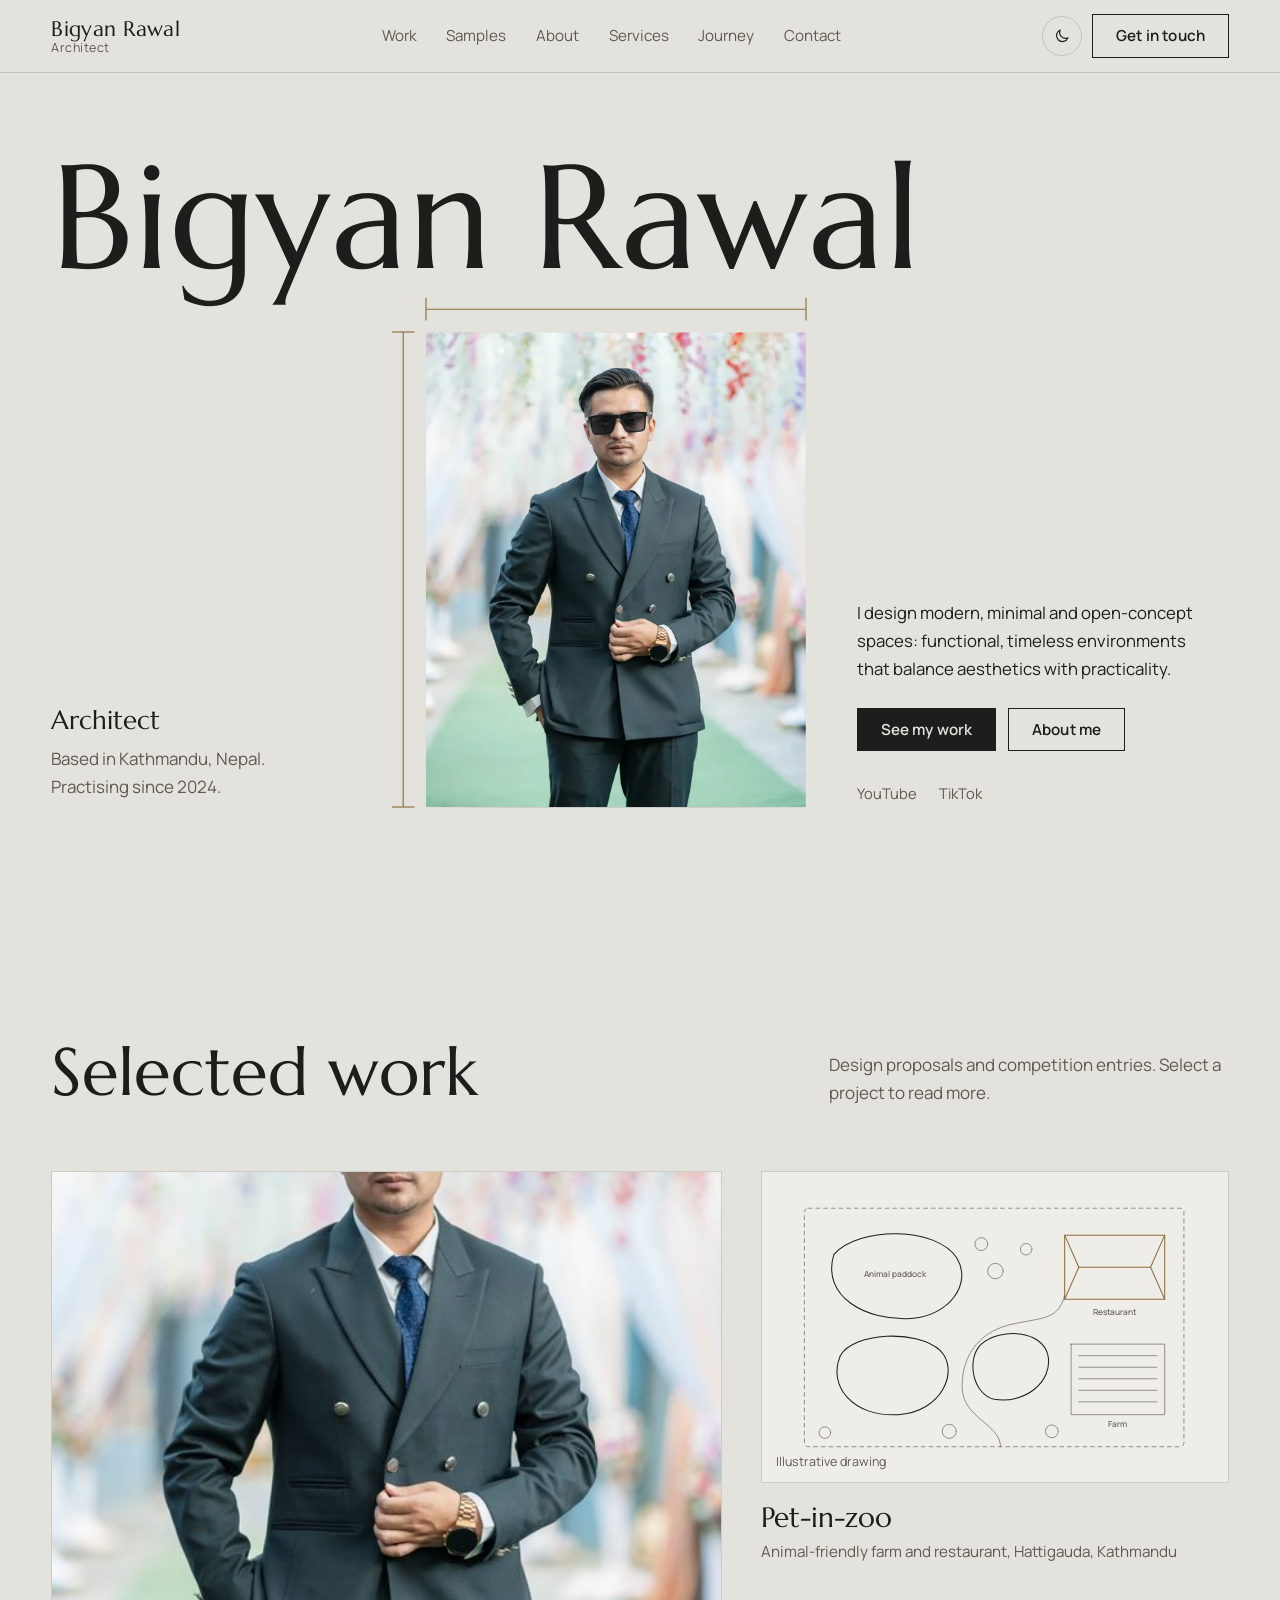
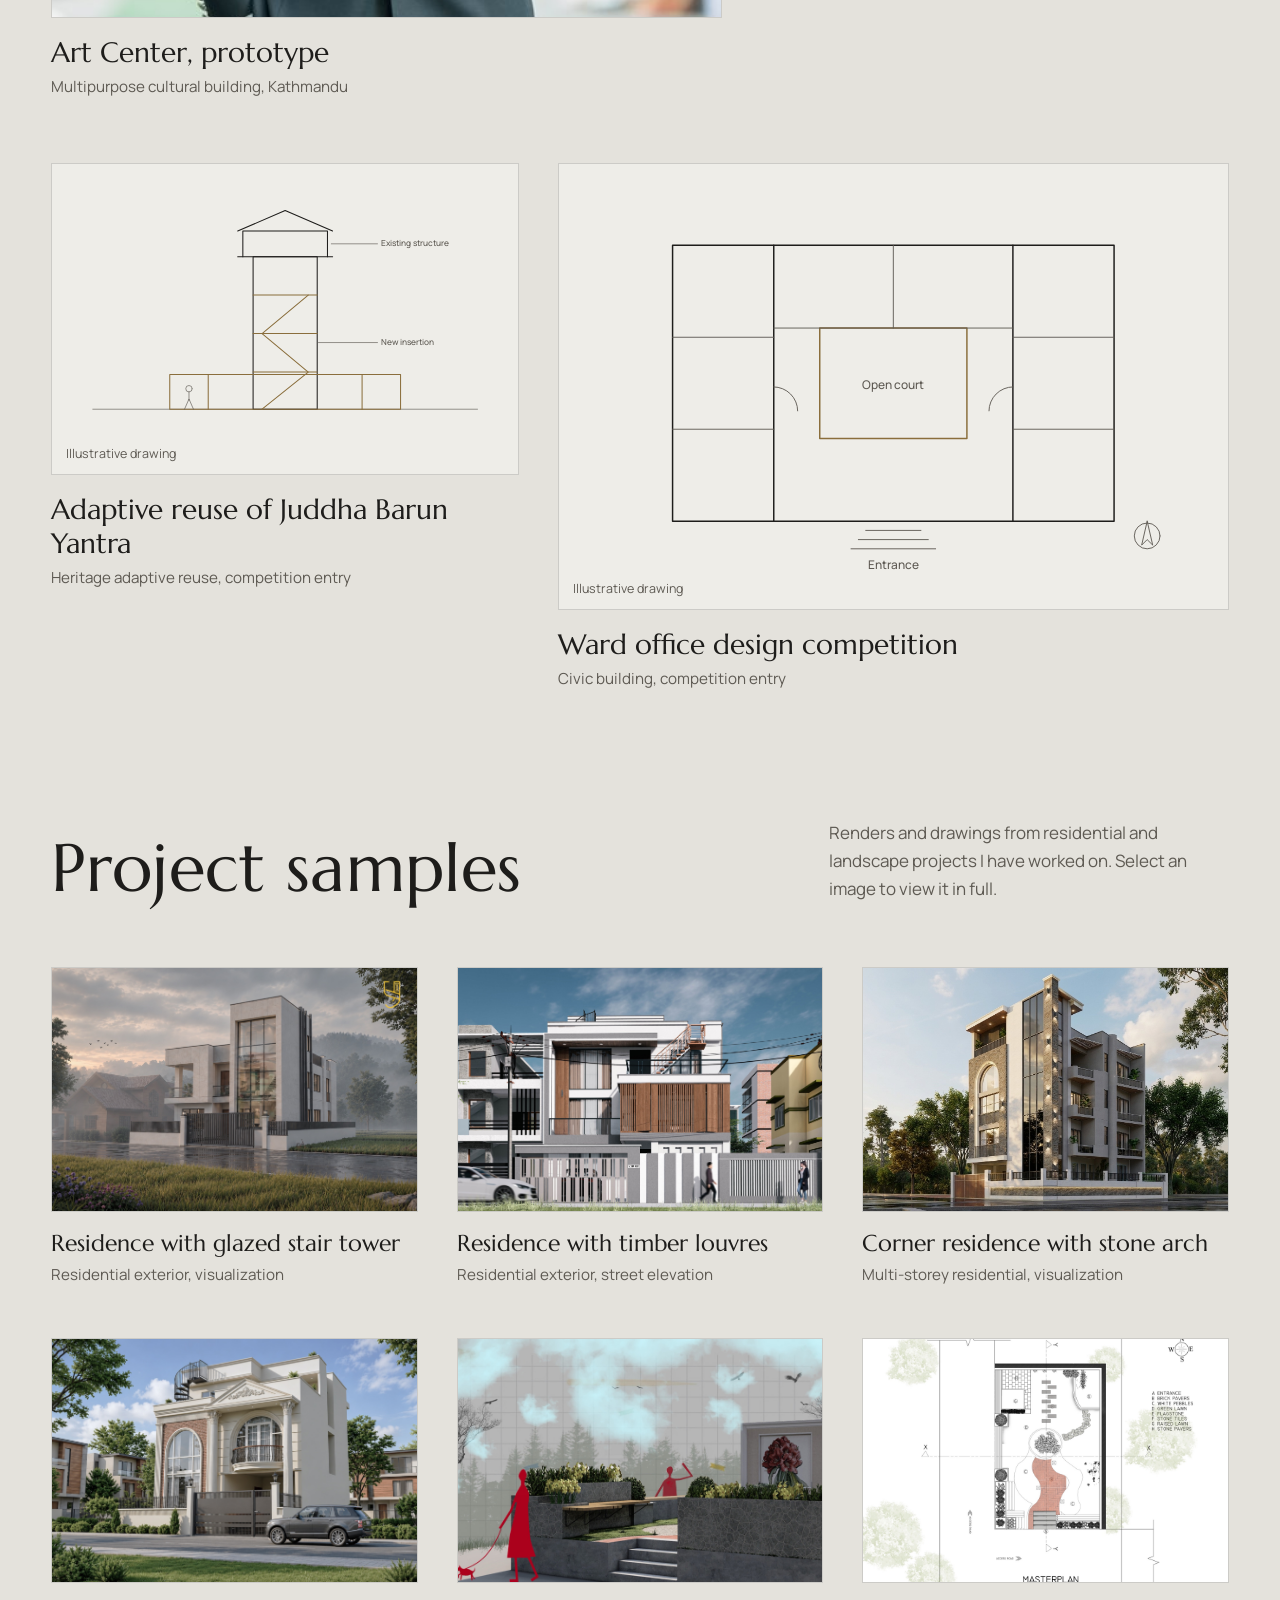
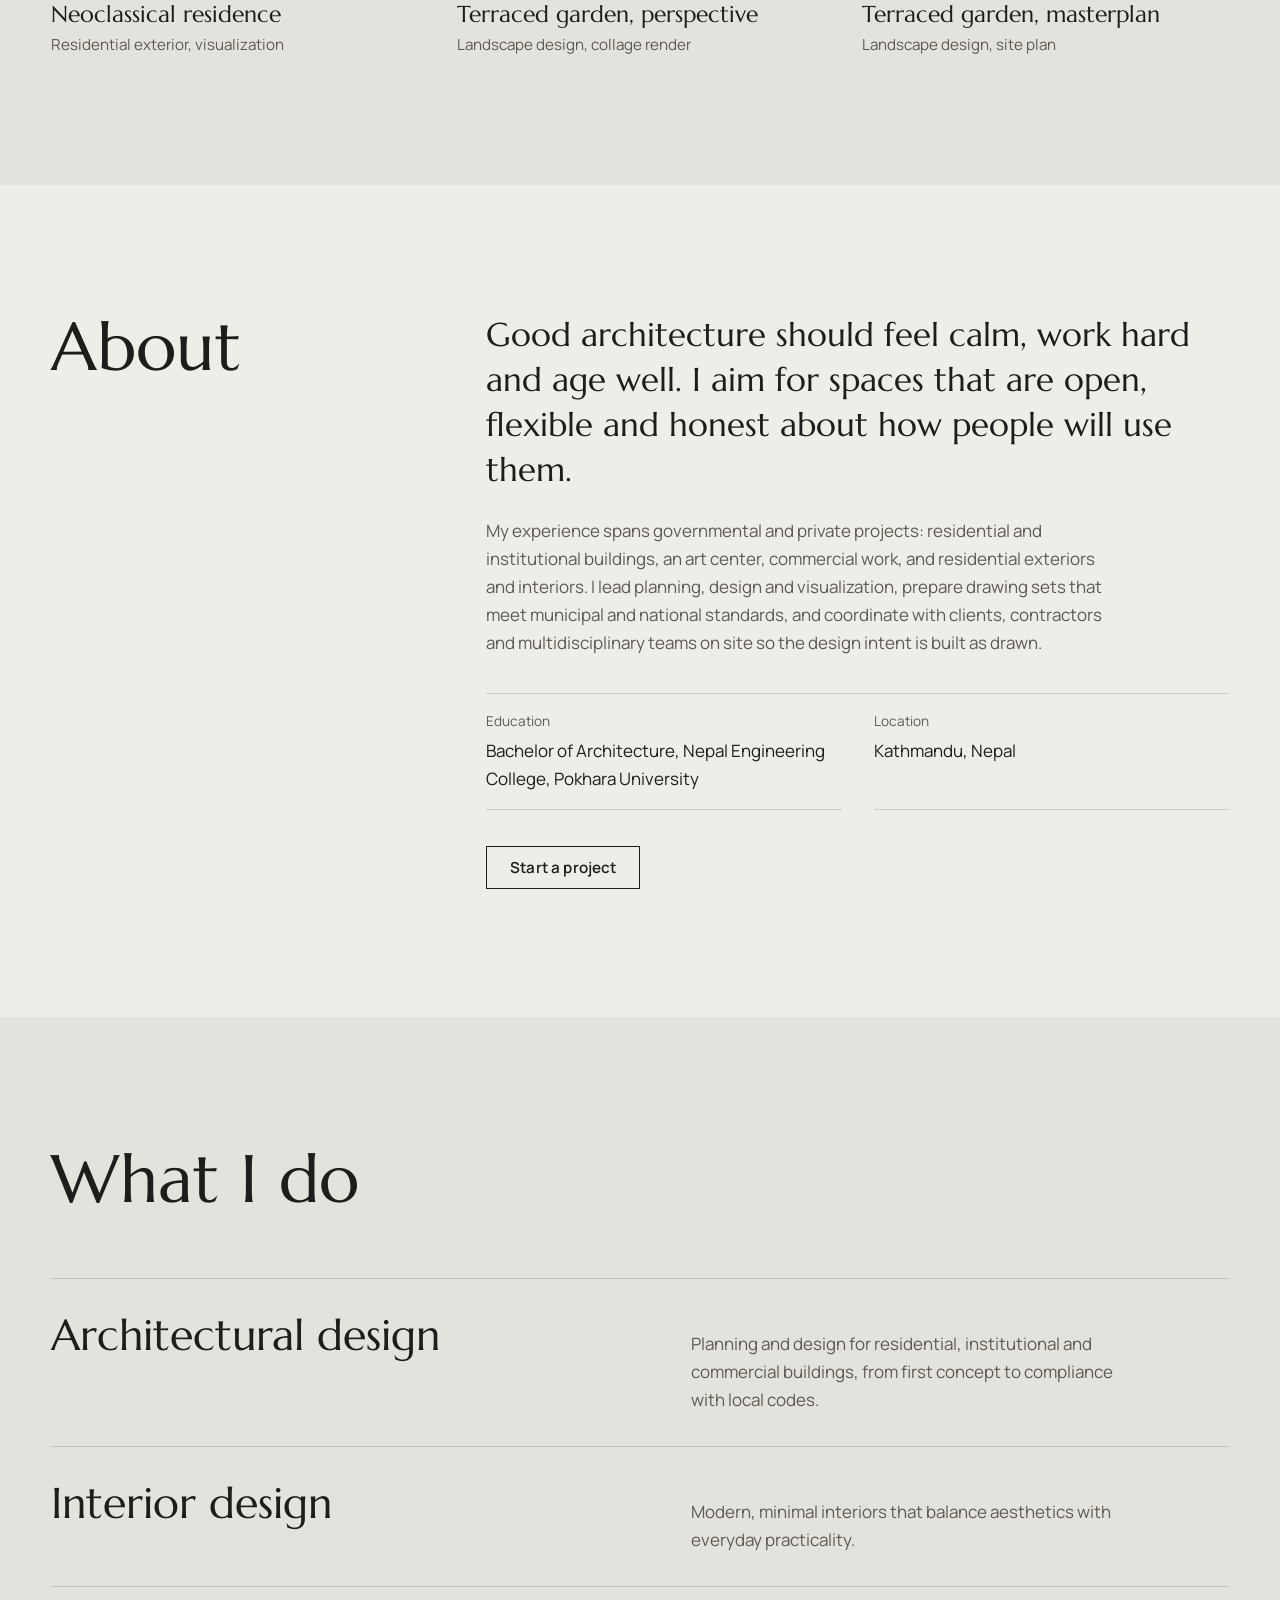
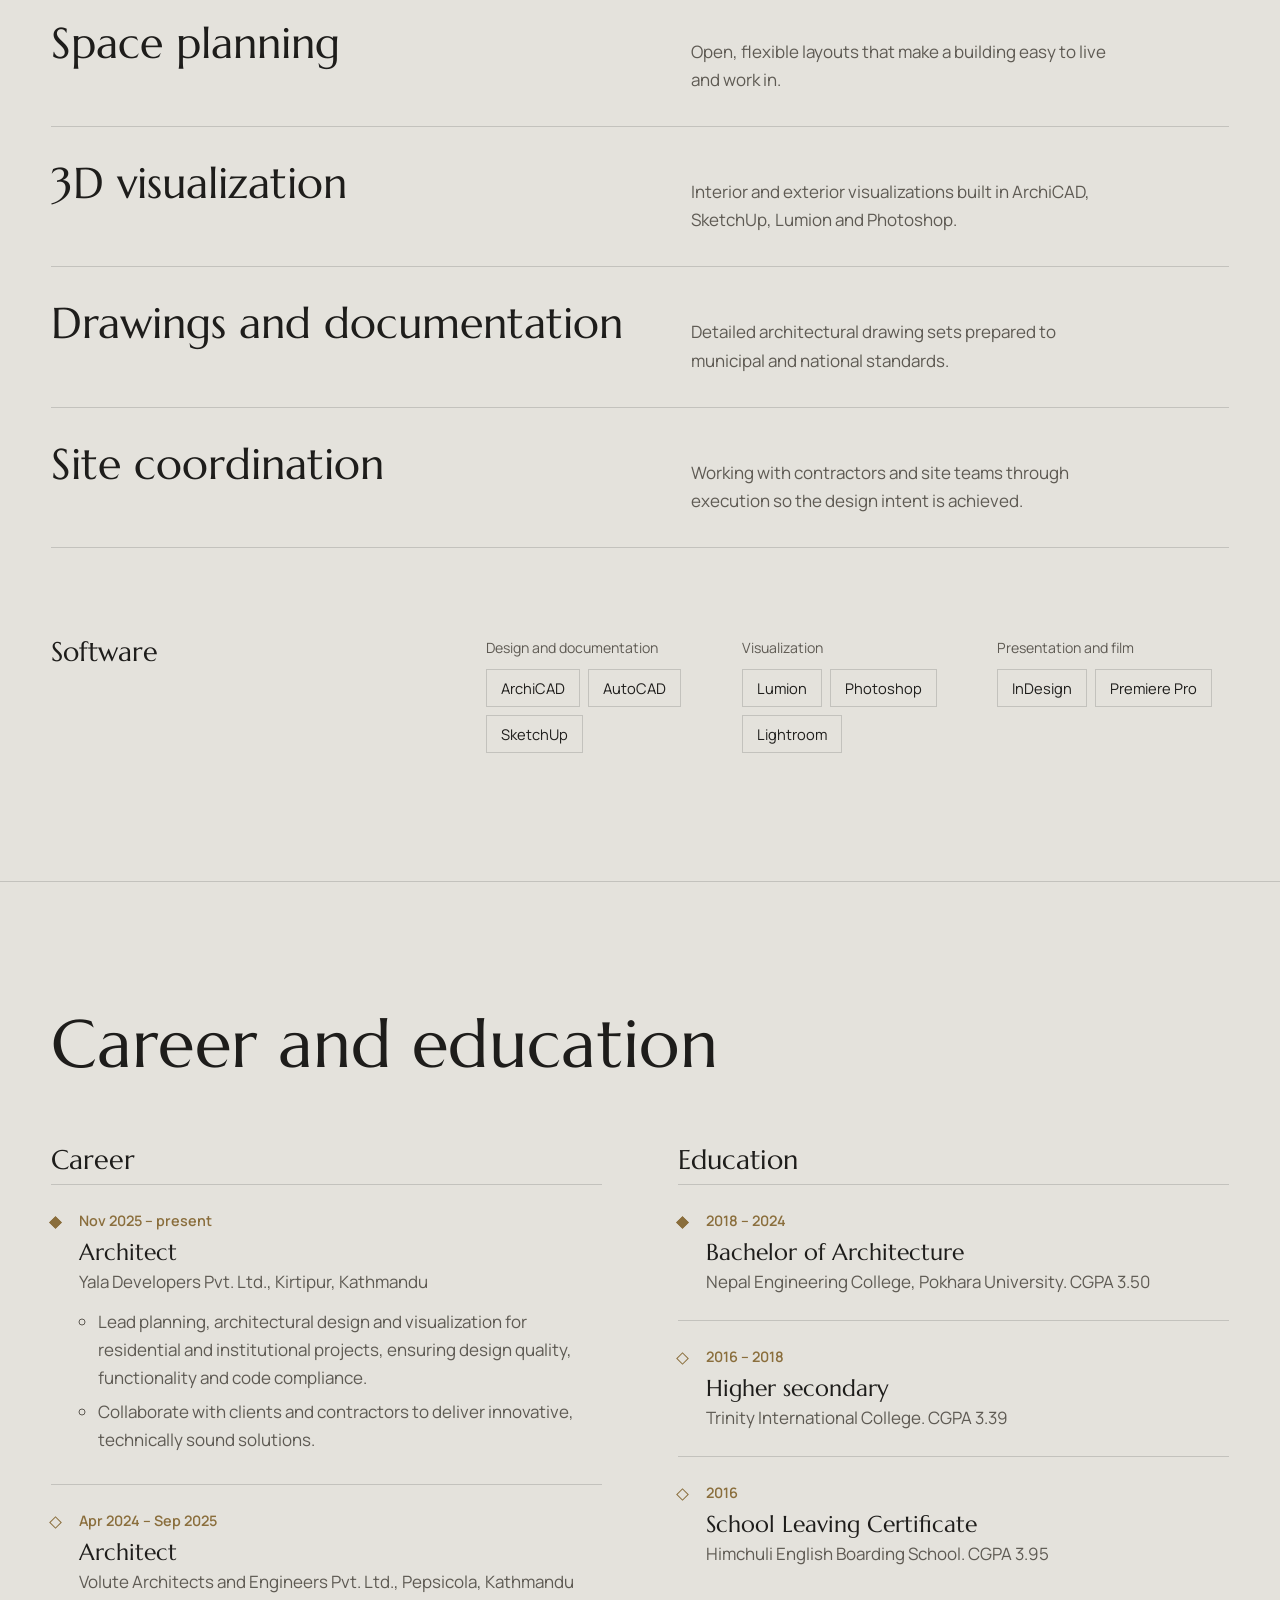
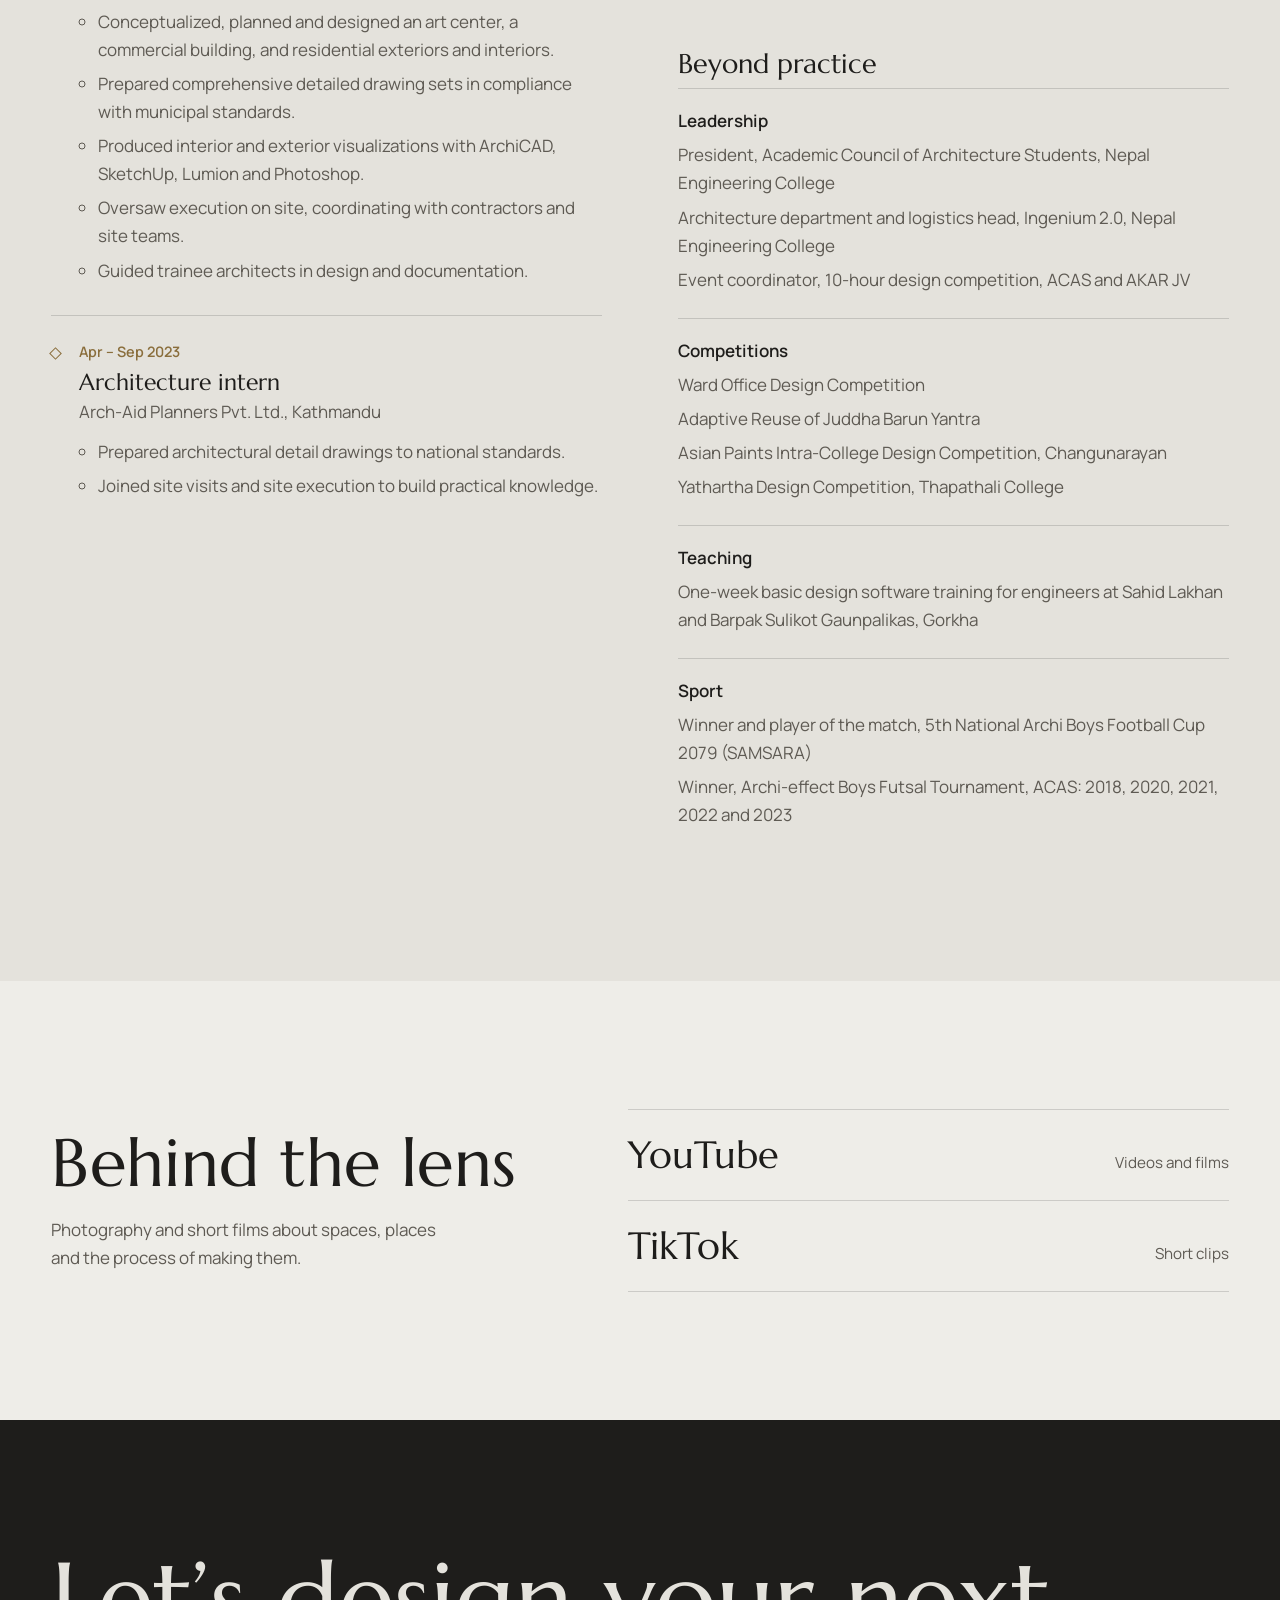
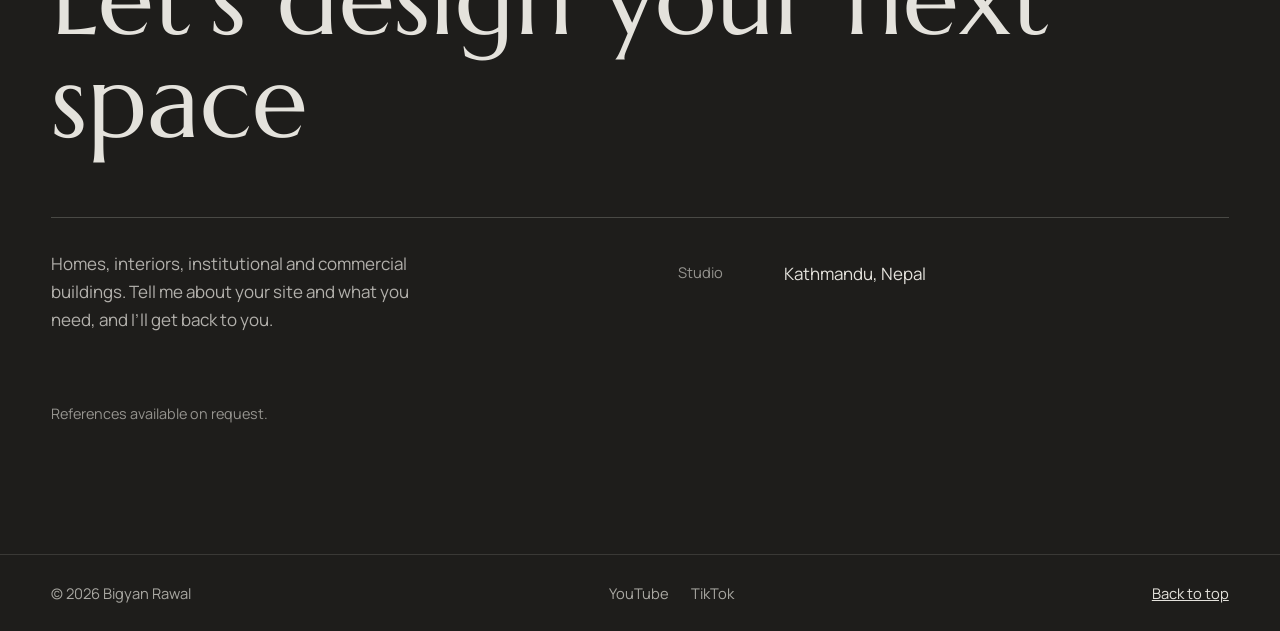
==== index.html @ cb6bcbfb "1st commit" ====
<!doctype html>
<html lang="en">
<head>
<meta charset="utf-8">
<meta name="viewport" content="width=device-width, initial-scale=1, viewport-fit=cover">
<title>Bigyan Rawal – Architect, Kathmandu</title>
<meta name="description" content="Bigyan Rawal is an architect in Kathmandu, Nepal, designing modern, minimal and open-concept buildings and interiors, with space planning, 3D visualization and site coordination.">
<meta property="og:title" content="Bigyan Rawal – Architect, Kathmandu">
<meta property="og:description" content="Modern, minimal, open-concept architecture and interiors.">
<meta property="og:type" content="website">
<meta property="og:image" content="assets/img/portrait-1000.jpg">
<meta name="theme-color" content="#E4E2DC" media="(prefers-color-scheme: light)">
<meta name="theme-color" content="#1E1D1B" media="(prefers-color-scheme: dark)">
<link rel="icon" href="favicon.svg" type="image/svg+xml">
<link rel="preconnect" href="https://fonts.googleapis.com">
<link rel="preconnect" href="https://fonts.gstatic.com" crossorigin>
<link href="https://fonts.googleapis.com/css2?family=Marcellus&family=Manrope:wght@400;500;600;700&display=swap" rel="stylesheet">
<!-- Your email, phone, social links and CV path live in js/config.js -->
<script src="js/config.js"></script>
<script>
  // Runs before paint: theme, JS flag, and whether to show the first-visit loader.
  (function () {
    var root = document.documentElement;
    root.classList.add('js');
    try { var t = localStorage.getItem('theme'); if (t === 'light' || t === 'dark') root.dataset.theme = t; } catch (e) {}
    var reduce = window.matchMedia && matchMedia('(prefers-reduced-motion: reduce)').matches;
    var seen = false;
    try { seen = sessionStorage.getItem('seen') === '1'; } catch (e) {}
    if (!reduce && !seen) root.classList.add('is-loading');
    setTimeout(function () { root.classList.add('force-reveal'); root.classList.remove('is-loading'); }, 4000);
  })();
</script>
<script type="application/ld+json">
{
  "@context": "https://schema.org",
  "@type": "Person",
  "name": "Bigyan Rawal",
  "jobTitle": "Architect",
  "address": { "@type": "PostalAddress", "addressLocality": "Kathmandu", "addressCountry": "NP" },
  "alumniOf": { "@type": "CollegeOrUniversity", "name": "Nepal Engineering College, Pokhara University" },
  "knowsAbout": ["Architecture", "Interior design", "Space planning", "3D visualization", "ArchiCAD", "SketchUp", "Lumion"]
}
</script>
<link rel="stylesheet" href="css/style.css">
</head>
<body>
<a class="skip" href="#main">Skip to content</a>

<div class="loader" aria-hidden="true">
  <div class="loader-inner">
    <p class="loader-name">Bigyan Rawal</p>
    <span class="loader-rule"></span>
    <p class="loader-sub">Architecture and interiors</p>
  </div>
</div>

<header class="site-header">
  <div class="wrap header-inner">
    <a class="brand" href="#top"><span class="brand-name">Bigyan Rawal</span><span class="brand-role">Architect</span></a>
    <nav class="nav" id="nav" aria-label="Main">
      <a href="#work">Work</a>
      <a href="#samples">Samples</a>
      <a href="#about">About</a>
      <a href="#services">Services</a>
      <a href="#journey">Journey</a>
      <a href="#contact">Contact</a>
    </nav>
    <div class="header-tools">
      <button class="icon-btn" id="themeToggle" type="button" aria-label="Switch theme">
        <svg class="theme-moon" viewBox="0 0 24 24" fill="none" stroke="currentColor" stroke-width="1.6" stroke-linecap="round" stroke-linejoin="round" aria-hidden="true"><path d="M20 14.5A8 8 0 0 1 9.5 4 8 8 0 1 0 20 14.5z"/></svg>
        <svg class="theme-sun" viewBox="0 0 24 24" fill="none" stroke="currentColor" stroke-width="1.6" stroke-linecap="round" aria-hidden="true"><circle cx="12" cy="12" r="4.2"/><path d="M12 2.5v2M12 19.5v2M2.5 12h2M19.5 12h2M5.3 5.3l1.4 1.4M17.3 17.3l1.4 1.4M5.3 18.7l1.4-1.4M17.3 6.7l1.4-1.4"/></svg>
      </button>
      <a class="btn btn--line header-cta" href="#contact">Get in touch</a>
      <button class="icon-btn menu-btn" id="menuToggle" type="button" aria-expanded="false" aria-controls="nav" aria-label="Open menu">
        <svg viewBox="0 0 24 24" fill="none" stroke="currentColor" stroke-width="1.6" stroke-linecap="round" aria-hidden="true"><path d="M4 8h16M4 16h16"/></svg>
      </button>
    </div>
  </div>
</header>

<main id="main">

  <!-- ================= HERO ================= -->
  <section class="hero" id="top" aria-labelledby="hero-name">
    <div class="wrap">
      <h1 class="hero-name" id="hero-name" aria-label="Bigyan Rawal">
        <span class="word" aria-hidden="true">Bigyan</span>
        <span class="word" aria-hidden="true">Rawal</span>
      </h1>

      <div class="hero-grid">
        <div class="hero-meta reveal-soft">
          <p class="hero-role">Architect</p>
          <p>Based in Kathmandu, Nepal.<br>Practising since 2024.</p>
        </div>

        <div class="portrait-frame">
          <svg class="dims" viewBox="0 0 100 125" preserveAspectRatio="none" aria-hidden="true">
            <line class="d" pathLength="1" x1="0" y1="-6" x2="100" y2="-6"/>
            <line class="d" pathLength="1" x1="0" y1="-9" x2="0" y2="-3"/>
            <line class="d" pathLength="1" x1="100" y1="-9" x2="100" y2="-3"/>
            <line class="d" pathLength="1" x1="-6" y1="0" x2="-6" y2="125"/>
            <line class="d" pathLength="1" x1="-9" y1="0" x2="-3" y2="0"/>
            <line class="d" pathLength="1" x1="-9" y1="125" x2="-3" y2="125"/>
          </svg>
          <div class="portrait">
            <picture>
              <source type="image/webp" srcset="assets/img/portrait-520.webp 520w, assets/img/portrait-1000.webp 1000w" sizes="(max-width: 900px) 86vw, 380px">
              <img src="assets/img/portrait-1000.jpg" srcset="assets/img/portrait-520.jpg 520w, assets/img/portrait-1000.jpg 1000w" sizes="(max-width: 900px) 86vw, 380px" width="1000" height="1250" alt="Portrait of Bigyan Rawal" fetchpriority="high">
            </picture>
          </div>
        </div>

        <div class="hero-intro reveal-soft">
          <p>I design modern, minimal and open-concept spaces: functional, timeless environments that balance aesthetics with practicality.</p>
          <div class="hero-actions">
            <a class="btn btn--solid" href="#work">See my work</a>
            <a class="btn btn--line" href="#about">About me</a>
          </div>
          <ul class="social" aria-label="Social links">
            <li data-social="youtube"><a href="#" target="_blank" rel="noopener">YouTube</a></li>
            <li data-social="tiktok"><a href="#" target="_blank" rel="noopener">TikTok</a></li>
            <li data-social="instagram"><a href="#" target="_blank" rel="noopener">Instagram</a></li>
            <li data-social="linkedin"><a href="#" target="_blank" rel="noopener">LinkedIn</a></li>
          </ul>
        </div>
      </div>
    </div>
  </section>

  <!-- ================= WORK ================= -->
  <section class="section" id="work" aria-labelledby="work-title">
    <div class="wrap">
      <div class="section-head">
        <h2 class="h2" id="work-title">Selected work</h2>
        <p class="section-note">Design proposals and competition entries. Select a project to read more.</p>
      </div>

      <div class="work-grid">
        <!-- Project 1 -->
        <article class="work-card work-card--wide">
          <button class="work-open" type="button" data-project="p-art-center" aria-label="Open project: Art Center prototype">
            <figure class="work-figure">
              <svg class="drawing" viewBox="0 0 640 420" aria-hidden="true">
                <g class="ln-t">
                  <line class="d" pathLength="1" x1="20" y1="350" x2="620" y2="350"/>
                  <line class="d" pathLength="1" x1="62" y1="58" x2="580" y2="58"/>
                  <line class="d" pathLength="1" x1="62" y1="50" x2="62" y2="66"/>
                  <line class="d" pathLength="1" x1="328" y1="50" x2="328" y2="66"/>
                  <line class="d" pathLength="1" x1="580" y1="50" x2="580" y2="66"/>
                </g>
                <g class="ln">
                  <polyline class="d" pathLength="1" points="62,150 195,98 328,150"/>
                  <rect class="d" pathLength="1" x="62" y="150" width="266" height="22"/>
                  <rect class="d" pathLength="1" x="82" y="172" width="16" height="158"/>
                  <rect class="d" pathLength="1" x="134" y="172" width="16" height="158"/>
                  <rect class="d" pathLength="1" x="186" y="172" width="16" height="158"/>
                  <rect class="d" pathLength="1" x="238" y="172" width="16" height="158"/>
                  <rect class="d" pathLength="1" x="290" y="172" width="16" height="158"/>
                  <rect class="d" pathLength="1" x="56" y="330" width="278" height="20"/>
                  <rect class="d" pathLength="1" x="328" y="122" width="252" height="228"/>
                  <line class="d" pathLength="1" x1="316" y1="122" x2="596" y2="122"/>
                  <line class="d" pathLength="1" x1="316" y1="112" x2="596" y2="112"/>
                </g>
                <g class="ln-a">
                  <rect class="d" pathLength="1" x="352" y="150" width="204" height="170"/>
                  <line class="d" pathLength="1" x1="403" y1="150" x2="403" y2="320"/>
                  <line class="d" pathLength="1" x1="454" y1="150" x2="454" y2="320"/>
                  <line class="d" pathLength="1" x1="505" y1="150" x2="505" y2="320"/>
                  <line class="d" pathLength="1" x1="352" y1="236" x2="556" y2="236"/>
                </g>
                <g class="ln-t">
                  <circle class="d" pathLength="1" cx="214" cy="316" r="5"/>
                  <polyline class="d" pathLength="1" points="207,350 214,334 221,350"/>
                  <line class="d" pathLength="1" x1="214" y1="321" x2="214" y2="336"/>
                  <circle class="d" pathLength="1" cx="472" cy="316" r="5"/>
                  <polyline class="d" pathLength="1" points="465,350 472,334 479,350"/>
                  <line class="d" pathLength="1" x1="472" y1="321" x2="472" y2="336"/>
                </g>
                <g class="lbl"><text x="195" y="44" text-anchor="middle">Neoclassical portico</text><text x="454" y="44" text-anchor="middle">Modern volume</text></g>
              </svg>
              <img class="render" src="assets/projects/art-center.jpg" alt="" loading="lazy">
              <figcaption class="illus-note">Illustrative drawing</figcaption>
            </figure>
            <span class="work-text">
              <span class="work-title">Art Center, prototype</span>
              <span class="work-meta">Multipurpose cultural building, Kathmandu</span>
            </span>
          </button>
        </article>

        <!-- Project 2 -->
        <article class="work-card">
          <button class="work-open" type="button" data-project="p-pet-in-zoo" aria-label="Open project: Pet-in-zoo">
            <figure class="work-figure">
              <svg class="drawing" viewBox="0 0 640 420" aria-hidden="true">
                <rect class="dash" x="24" y="24" width="592" height="372" rx="6"/>
                <g class="ln">
                  <path class="d" pathLength="1" d="M70 96 C 110 52, 230 52, 262 102 C 286 142, 250 192, 190 196 C 120 200, 50 162, 70 96 Z"/>
                  <path class="d" pathLength="1" d="M80 254 C 100 218, 200 212, 236 246 C 266 276, 240 342, 170 346 C 100 350, 60 302, 80 254 Z"/>
                  <path class="d" pathLength="1" d="M300 236 C 330 210, 396 214, 404 254 C 412 296, 366 330, 320 322 C 286 314, 276 258, 300 236 Z"/>
                </g>
                <g class="ln-a">
                  <rect class="d" pathLength="1" x="430" y="66" width="156" height="100"/>
                  <line class="d" pathLength="1" x1="452" y1="116" x2="564" y2="116"/>
                  <line class="d" pathLength="1" x1="430" y1="66" x2="452" y2="116"/>
                  <line class="d" pathLength="1" x1="586" y1="66" x2="564" y2="116"/>
                  <line class="d" pathLength="1" x1="430" y1="166" x2="452" y2="116"/>
                  <line class="d" pathLength="1" x1="586" y1="166" x2="564" y2="116"/>
                </g>
                <g class="ln-t">
                  <rect class="d" pathLength="1" x="440" y="236" width="146" height="110"/>
                  <line class="d" pathLength="1" x1="452" y1="254" x2="574" y2="254"/>
                  <line class="d" pathLength="1" x1="452" y1="272" x2="574" y2="272"/>
                  <line class="d" pathLength="1" x1="452" y1="290" x2="574" y2="290"/>
                  <line class="d" pathLength="1" x1="452" y1="308" x2="574" y2="308"/>
                  <line class="d" pathLength="1" x1="452" y1="326" x2="574" y2="326"/>
                  <path class="d" pathLength="1" d="M330 396 C 330 360 270 352 270 302 C 270 250 300 214 352 204 C 402 194 420 196 430 160"/>
                  <circle class="d" pathLength="1" cx="300" cy="80" r="10"/>
                  <circle class="d" pathLength="1" cx="322" cy="122" r="12"/>
                  <circle class="d" pathLength="1" cx="370" cy="88" r="9"/>
                  <circle class="d" pathLength="1" cx="250" cy="372" r="11"/>
                  <circle class="d" pathLength="1" cx="56" cy="374" r="9"/>
                  <circle class="d" pathLength="1" cx="410" cy="372" r="10"/>
                </g>
                <g class="lbl"><text x="166" y="132" text-anchor="middle">Animal paddock</text><text x="508" y="190" text-anchor="middle">Restaurant</text><text x="513" y="366" text-anchor="middle">Farm</text></g>
              </svg>
              <img class="render" src="assets/projects/pet-in-zoo.jpg" alt="" loading="lazy">
              <figcaption class="illus-note">Illustrative drawing</figcaption>
            </figure>
            <span class="work-text">
              <span class="work-title">Pet-in-zoo</span>
              <span class="work-meta">Animal-friendly farm and restaurant, Hattigauda, Kathmandu</span>
            </span>
          </button>
        </article>

        <!-- Project 3 -->
        <article class="work-card">
          <button class="work-open" type="button" data-project="p-barun-yantra" aria-label="Open project: Adaptive reuse of Juddha Barun Yantra">
            <figure class="work-figure">
              <svg class="drawing" viewBox="0 0 640 420" aria-hidden="true">
                <g class="ln-t"><line class="d" pathLength="1" x1="20" y1="350" x2="620" y2="350"/></g>
                <g class="ln">
                  <rect class="d" pathLength="1" x="270" y="112" width="100" height="238"/>
                  <polyline class="d" pathLength="1" points="254,112 254,72 386,72 386,112"/>
                  <line class="d" pathLength="1" x1="246" y1="112" x2="394" y2="112"/>
                  <polyline class="d" pathLength="1" points="246,72 320,40 394,72"/>
                </g>
                <g class="ln-a">
                  <line class="d" pathLength="1" x1="270" y1="172" x2="370" y2="172"/>
                  <line class="d" pathLength="1" x1="270" y1="232" x2="370" y2="232"/>
                  <line class="d" pathLength="1" x1="270" y1="292" x2="370" y2="292"/>
                  <polyline class="d" pathLength="1" points="284,350 356,292 284,232 356,172"/>
                  <rect class="d" pathLength="1" x="140" y="296" width="360" height="54"/>
                  <line class="d" pathLength="1" x1="200" y1="296" x2="200" y2="350"/>
                  <line class="d" pathLength="1" x1="440" y1="296" x2="440" y2="350"/>
                </g>
                <g class="ln-t">
                  <circle class="d" pathLength="1" cx="170" cy="318" r="5"/>
                  <polyline class="d" pathLength="1" points="163,350 170,334 177,350"/>
                  <line class="d" pathLength="1" x1="170" y1="323" x2="170" y2="336"/>
                </g>
                <g class="lbl"><text x="470" y="96" text-anchor="start">Existing structure</text><text x="470" y="250" text-anchor="start">New insertion</text></g>
                <g class="ln-t"><line class="d" pathLength="1" x1="392" y1="92" x2="464" y2="92"/><line class="d" pathLength="1" x1="372" y1="246" x2="464" y2="246"/></g>
              </svg>
              <img class="render" src="assets/projects/juddha-barun-yantra.jpg" alt="" loading="lazy">
              <figcaption class="illus-note">Illustrative drawing</figcaption>
            </figure>
            <span class="work-text">
              <span class="work-title">Adaptive reuse of Juddha Barun Yantra</span>
              <span class="work-meta">Heritage adaptive reuse, competition entry</span>
            </span>
          </button>
        </article>

        <!-- Project 4 -->
        <article class="work-card work-card--wide">
          <button class="work-open" type="button" data-project="p-ward-office" aria-label="Open project: Ward office design competition">
            <figure class="work-figure">
              <svg class="drawing" viewBox="0 0 640 420" aria-hidden="true">
                <g class="ln">
                  <rect class="d" pathLength="1" x="80" y="56" width="480" height="300"/>
                  <line class="d" pathLength="1" x1="190" y1="56" x2="190" y2="356"/>
                  <line class="d" pathLength="1" x1="450" y1="56" x2="450" y2="356"/>
                </g>
                <g class="ln-a"><rect class="d" pathLength="1" x="240" y="146" width="160" height="120"/></g>
                <g class="ln-t">
                  <line class="d" pathLength="1" x1="80" y1="156" x2="190" y2="156"/>
                  <line class="d" pathLength="1" x1="80" y1="256" x2="190" y2="256"/>
                  <line class="d" pathLength="1" x1="450" y1="156" x2="560" y2="156"/>
                  <line class="d" pathLength="1" x1="450" y1="256" x2="560" y2="256"/>
                  <line class="d" pathLength="1" x1="320" y1="56" x2="320" y2="146"/>
                  <line class="d" pathLength="1" x1="190" y1="146" x2="450" y2="146"/>
                  <line class="d" pathLength="1" x1="290" y1="366" x2="350" y2="366"/>
                  <line class="d" pathLength="1" x1="282" y1="376" x2="358" y2="376"/>
                  <line class="d" pathLength="1" x1="274" y1="386" x2="366" y2="386"/>
                  <path class="d" pathLength="1" d="M190 210 A 26 26 0 0 1 216 236"/>
                  <path class="d" pathLength="1" d="M450 210 A 26 26 0 0 0 424 236"/>
                  <circle class="d" pathLength="1" cx="596" cy="372" r="14"/>
                  <polyline class="d" pathLength="1" points="596,356 602,382 596,376 590,382 596,356"/>
                </g>
                <g class="lbl"><text x="320" y="212" text-anchor="middle">Open court</text><text x="320" y="408" text-anchor="middle">Entrance</text></g>
              </svg>
              <img class="render" src="assets/projects/ward-office.jpg" alt="" loading="lazy">
              <figcaption class="illus-note">Illustrative drawing</figcaption>
            </figure>
            <span class="work-text">
              <span class="work-title">Ward office design competition</span>
              <span class="work-meta">Civic building, competition entry</span>
            </span>
          </button>
        </article>
      </div>
    </div>
  </section>

  <!-- ================= PROJECT SAMPLES (images in assets/projects/samples/) ================= -->
  <section class="section samples" id="samples" aria-labelledby="samples-title">
    <div class="wrap">
      <div class="section-head">
        <h2 class="h2" id="samples-title">Project samples</h2>
        <p class="section-note">Renders and drawings from residential and landscape projects I have worked on. Select an image to view it in full.</p>
      </div>

      <ul class="sample-grid">
        <li>
          <button class="sample-open" type="button" data-sample>
            <span class="sample-figure"><img src="assets/projects/samples/residence-glass-stair-tower.jpg" alt="Contemporary white residence with a full-height glazed stair tower, at misty dawn" width="1537" height="1023" loading="lazy" decoding="async"></span>
            <span class="work-text">
              <span class="work-title">Residence with glazed stair tower</span>
              <span class="work-meta">Residential exterior, visualization</span>
            </span>
          </button>
        </li>
        <li>
          <button class="sample-open" type="button" data-sample>
            <span class="sample-figure"><img src="assets/projects/samples/residence-timber-louvres.jpg" alt="Street elevation of a three-storey house with timber louvres and a rooftop stair" width="2000" height="1125" loading="lazy" decoding="async"></span>
            <span class="work-text">
              <span class="work-title">Residence with timber louvres</span>
              <span class="work-meta">Residential exterior, street elevation</span>
            </span>
          </button>
        </li>
        <li>
          <button class="sample-open" type="button" data-sample>
            <span class="sample-figure"><img src="assets/projects/samples/apartment-stone-arch.jpg" alt="Five-storey corner building with a stone-clad arched bay and full-height glazing" width="1264" height="841" loading="lazy" decoding="async"></span>
            <span class="work-text">
              <span class="work-title">Corner residence with stone arch</span>
              <span class="work-meta">Multi-storey residential, visualization</span>
            </span>
          </button>
        </li>
        <li>
          <button class="sample-open" type="button" data-sample>
            <span class="sample-figure"><img src="assets/projects/samples/neoclassical-residence.jpg" alt="Neoclassical house with Corinthian columns, a pediment, arched windows and a spiral roof stair" width="1537" height="1023" loading="lazy" decoding="async"></span>
            <span class="work-text">
              <span class="work-title">Neoclassical residence</span>
              <span class="work-meta">Residential exterior, visualization</span>
            </span>
          </button>
        </li>
        <li>
          <button class="sample-open" type="button" data-sample>
            <span class="sample-figure"><img src="assets/projects/samples/landscape-courtyard-collage.jpg" alt="Collage perspective of a terraced garden with raised planters, timber benches and steps" width="2000" height="1116" loading="lazy" decoding="async"></span>
            <span class="work-text">
              <span class="work-title">Terraced garden, perspective</span>
              <span class="work-meta">Landscape design, collage render</span>
            </span>
          </button>
        </li>
        <li>
          <button class="sample-open" type="button" data-sample>
            <span class="sample-figure"><img src="assets/projects/samples/landscape-masterplan.jpg" alt="Landscape masterplan showing a brick-paver path, pebble beds, lawn, flagstone and raised lawns" width="2000" height="1413" loading="lazy" decoding="async"></span>
            <span class="work-text">
              <span class="work-title">Terraced garden, masterplan</span>
              <span class="work-meta">Landscape design, site plan</span>
            </span>
          </button>
        </li>
      </ul>
    </div>
  </section>

  <!-- ================= ABOUT ================= -->
  <section class="section about" id="about" aria-labelledby="about-title">
    <div class="wrap about-grid">
      <div>
        <h2 class="h2" id="about-title">About</h2>
      </div>
      <div class="about-body">
        <p class="about-lede">Good architecture should feel calm, work hard and age well. I aim for spaces that are open, flexible and honest about how people will use them.</p>
        <p>My experience spans governmental and private projects: residential and institutional buildings, an art center, commercial work, and residential exteriors and interiors. I lead planning, design and visualization, prepare drawing sets that meet municipal and national standards, and coordinate with clients, contractors and multidisciplinary teams on site so the design intent is built as drawn.</p>
        <dl class="facts">
          <div><dt>Education</dt><dd>Bachelor of Architecture, Nepal Engineering College, Pokhara University</dd></div>
          <div><dt>Location</dt><dd>Kathmandu, Nepal</dd></div>
          <div data-nec hidden><dt>Registration</dt><dd>Nepal Engineering Council, Reg. No. <span data-nec-number></span></dd></div>
        </dl>
        <div class="about-actions">
          <a class="btn btn--solid" href="assets/Bigyan_Rawal_CV.pdf" download data-cv>Download CV</a>
          <a class="btn btn--line" href="#contact">Start a project</a>
        </div>
      </div>
    </div>
  </section>

  <!-- ================= SERVICES ================= -->
  <section class="section" id="services" aria-labelledby="services-title">
    <div class="wrap">
      <div class="section-head">
        <h2 class="h2" id="services-title">What I do</h2>
      </div>
      <ul class="services">
        <li><h3>Architectural design</h3><p>Planning and design for residential, institutional and commercial buildings, from first concept to compliance with local codes.</p></li>
        <li><h3>Interior design</h3><p>Modern, minimal interiors that balance aesthetics with everyday practicality.</p></li>
        <li><h3>Space planning</h3><p>Open, flexible layouts that make a building easy to live and work in.</p></li>
        <li><h3>3D visualization</h3><p>Interior and exterior visualizations built in ArchiCAD, SketchUp, Lumion and Photoshop.</p></li>
        <li><h3>Drawings and documentation</h3><p>Detailed architectural drawing sets prepared to municipal and national standards.</p></li>
        <li><h3>Site coordination</h3><p>Working with contractors and site teams through execution so the design intent is achieved.</p></li>
      </ul>

      <div class="tools">
        <h3 class="tools-title">Software</h3>
        <div class="tool-groups">
          <div><p class="tool-group">Design and documentation</p><ul class="chips"><li>ArchiCAD</li><li>AutoCAD</li><li>SketchUp</li></ul></div>
          <div><p class="tool-group">Visualization</p><ul class="chips"><li>Lumion</li><li>Photoshop</li><li>Lightroom</li></ul></div>
          <div><p class="tool-group">Presentation and film</p><ul class="chips"><li>InDesign</li><li>Premiere Pro</li></ul></div>
        </div>
      </div>
    </div>
  </section>

  <!-- ================= JOURNEY ================= -->
  <section class="section journey" id="journey" aria-labelledby="journey-title">
    <div class="wrap">
      <div class="section-head">
        <h2 class="h2" id="journey-title">Career and education</h2>
      </div>
      <div class="journey-grid">
        <div>
          <h3 class="col-title">Career</h3>
          <ol class="timeline">
            <li>
              <p class="when">Nov 2025 – present</p>
              <h4>Architect</h4>
              <p class="where">Yala Developers Pvt. Ltd., Kirtipur, Kathmandu</p>
              <ul>
                <li>Lead planning, architectural design and visualization for residential and institutional projects, ensuring design quality, functionality and code compliance.</li>
                <li>Collaborate with clients and contractors to deliver innovative, technically sound solutions.</li>
              </ul>
            </li>
            <li>
              <p class="when">Apr 2024 – Sep 2025</p>
              <h4>Architect</h4>
              <p class="where">Volute Architects and Engineers Pvt. Ltd., Pepsicola, Kathmandu</p>
              <ul>
                <li>Conceptualized, planned and designed an art center, a commercial building, and residential exteriors and interiors.</li>
                <li>Prepared comprehensive detailed drawing sets in compliance with municipal standards.</li>
                <li>Produced interior and exterior visualizations with ArchiCAD, SketchUp, Lumion and Photoshop.</li>
                <li>Oversaw execution on site, coordinating with contractors and site teams.</li>
                <li>Guided trainee architects in design and documentation.</li>
              </ul>
            </li>
            <li>
              <p class="when">Apr – Sep 2023</p>
              <h4>Architecture intern</h4>
              <p class="where">Arch-Aid Planners Pvt. Ltd., Kathmandu</p>
              <ul>
                <li>Prepared architectural detail drawings to national standards.</li>
                <li>Joined site visits and site execution to build practical knowledge.</li>
              </ul>
            </li>
          </ol>
        </div>
        <div>
          <h3 class="col-title">Education</h3>
          <ol class="timeline">
            <li>
              <p class="when">2018 – 2024</p>
              <h4>Bachelor of Architecture</h4>
              <p class="where">Nepal Engineering College, Pokhara University. CGPA 3.50</p>
            </li>
            <li>
              <p class="when">2016 – 2018</p>
              <h4>Higher secondary</h4>
              <p class="where">Trinity International College. CGPA 3.39</p>
            </li>
            <li>
              <p class="when">2016</p>
              <h4>School Leaving Certificate</h4>
              <p class="where">Himchuli English Boarding School. CGPA 3.95</p>
            </li>
          </ol>

          <h3 class="col-title col-title--gap">Beyond practice</h3>
          <dl class="extras">
            <div>
              <dt>Leadership</dt>
              <dd>President, Academic Council of Architecture Students, Nepal Engineering College</dd>
              <dd>Architecture department and logistics head, Ingenium 2.0, Nepal Engineering College</dd>
              <dd>Event coordinator, 10-hour design competition, ACAS and AKAR JV</dd>
            </div>
            <div>
              <dt>Competitions</dt>
              <dd>Ward Office Design Competition</dd>
              <dd>Adaptive Reuse of Juddha Barun Yantra</dd>
              <dd>Asian Paints Intra-College Design Competition, Changunarayan</dd>
              <dd>Yathartha Design Competition, Thapathali College</dd>
            </div>
            <div>
              <dt>Teaching</dt>
              <dd>One-week basic design software training for engineers at Sahid Lakhan and Barpak Sulikot Gaunpalikas, Gorkha</dd>
            </div>
            <div>
              <dt>Sport</dt>
              <dd>Winner and player of the match, 5th National Archi Boys Football Cup 2079 (SAMSARA)</dd>
              <dd>Winner, Archi-effect Boys Futsal Tournament, ACAS: 2018, 2020, 2021, 2022 and 2023</dd>
            </div>
          </dl>
        </div>
      </div>
    </div>
  </section>

  <!-- ================= MEDIA ================= -->
  <section class="section media" id="media" aria-labelledby="media-title" data-media>
    <div class="wrap media-grid">
      <div>
        <h2 class="h2" id="media-title">Behind the lens</h2>
        <p class="section-note">Photography and short films about spaces, places and the process of making them.</p>
      </div>
      <ul class="media-links">
        <li data-social="youtube"><a href="#" target="_blank" rel="noopener"><span class="m-name">YouTube</span><span class="m-desc">Videos and films</span></a></li>
        <li data-social="tiktok"><a href="#" target="_blank" rel="noopener"><span class="m-name">TikTok</span><span class="m-desc">Short clips</span></a></li>
        <li data-social="instagram"><a href="#" target="_blank" rel="noopener"><span class="m-name">Instagram</span><span class="m-desc">Photography</span></a></li>
      </ul>
    </div>
  </section>

  <!-- ================= CONTACT ================= -->
  <section class="section contact" id="contact" aria-labelledby="contact-title">
    <div class="wrap">
      <h2 class="contact-big" id="contact-title">Let’s design your next space</h2>
      <div class="contact-grid">
        <p class="contact-note">Homes, interiors, institutional and commercial buildings. Tell me about your site and what you need, and I’ll get back to you.</p>
        <ul class="contact-list">
          <li data-email><span>Email</span><a href="#"></a></li>
          <li data-phone><span>Phone</span><a href="#"></a></li>
          <li><span>Studio</span><p>Kathmandu, Nepal</p></li>
        </ul>
      </div>
      <div class="contact-actions">
        <a class="btn btn--solid" href="#" data-email-btn>Email me</a>
        <a class="btn btn--line" href="assets/Bigyan_Rawal_CV.pdf" download data-cv>Download CV</a>
      </div>
      <p class="refs">References available on request.</p>
    </div>
  </section>
</main>

<footer class="site-footer">
  <div class="wrap footer-inner">
    <span>© <span id="year">2026</span> Bigyan Rawal</span>
    <ul class="social social--footer" aria-label="Social links">
      <li data-social="youtube"><a href="#" target="_blank" rel="noopener">YouTube</a></li>
      <li data-social="tiktok"><a href="#" target="_blank" rel="noopener">TikTok</a></li>
      <li data-social="instagram"><a href="#" target="_blank" rel="noopener">Instagram</a></li>
      <li data-social="linkedin"><a href="#" target="_blank" rel="noopener">LinkedIn</a></li>
    </ul>
    <a href="#top">Back to top</a>
  </div>
</footer>

<!-- ================= PROJECT DIALOG ================= -->
<dialog class="project-dialog" id="projectDialog" aria-labelledby="projectHeading">
  <div class="pd-shell">
    <div class="pd-bar">
      <button class="icon-btn" type="button" id="projectClose" aria-label="Close project">
        <svg viewBox="0 0 24 24" fill="none" stroke="currentColor" stroke-width="1.6" stroke-linecap="round" aria-hidden="true"><path d="M6 6l12 12M18 6L6 18"/></svg>
      </button>
    </div>
    <div class="pd-body" id="projectBody"></div>
  </div>
</dialog>

<template id="p-art-center">
  <h2 id="projectHeading">Art Center, prototype</h2>
  <dl class="pd-facts"><div><dt>Type</dt><dd>Multipurpose cultural building</dd></div><div><dt>Location</dt><dd>Kathmandu</dd></div><div><dt>Status</dt><dd>Prototype proposal</dd></div></dl>
  <p>A proposal for a multifunctional building that fuses modern minimal design with neoclassical elements. It is planned as a multipurpose venue that brings together an art gallery, film-making workshops and yoga under one roof.</p>
</template>
<template id="p-pet-in-zoo">
  <h2 id="projectHeading">Pet-in-zoo</h2>
  <dl class="pd-facts"><div><dt>Type</dt><dd>Animal-friendly leisure space with restaurant</dd></div><div><dt>Location</dt><dd>Hattigauda, Kathmandu</dd></div></dl>
  <p>An animal-friendly space laid out like a farm, alongside a restaurant. The design uses a traditional Nepali aesthetic that complements the overall concept of the site.</p>
</template>
<template id="p-barun-yantra">
  <h2 id="projectHeading">Adaptive reuse of Juddha Barun Yantra</h2>
  <dl class="pd-facts"><div><dt>Type</dt><dd>Heritage adaptive reuse</dd></div><div><dt>Format</dt><dd>Design competition entry</dd></div></dl>
  <p>A competition entry exploring how a heritage structure can take on a new public life through adaptive reuse.</p>
</template>
<template id="p-ward-office">
  <h2 id="projectHeading">Ward office design competition</h2>
  <dl class="pd-facts"><div><dt>Type</dt><dd>Civic building</dd></div><div><dt>Format</dt><dd>Design competition entry</dd></div></dl>
  <p>A competition entry for a ward office, the local government building where residents come for everyday public services.</p>
</template>

<script src="js/main.js"></script>
</body>
</html>
---- css/style.css ----
/* Portfolio styles. Colours are the variables at the top; dark theme values follow. */
*, *::before, *::after { box-sizing: inherit; }

:root {
  color-scheme: light;
  --bg: #E4E2DC;        /* lime plaster */
  --surface: #EEEDE8;
  --surface-2: #D9D6CE;
  --ink: #1E1D1B;       /* graphite */
  --muted: #5E5A53;
  --brass: #8A6E3C;
  --line: rgba(30, 29, 27, .16);
  --header-bg: rgba(228, 226, 220, .86);
  --shadow: 0 40px 70px -40px rgba(30, 29, 27, .45);

  --f-display: "Marcellus", "Optima", "Candara", Georgia, serif;
  --f-body: "Manrope", system-ui, -apple-system, "Segoe UI", Roboto, sans-serif;
  --ease: cubic-bezier(.65, 0, .25, 1);
  --gutter: clamp(20px, 4vw, 56px);
  --wrap: min(1280px, 100% - 2 * var(--gutter));
  --header-h: 72px;

  box-sizing: border-box;
  padding-top: env(safe-area-inset-top, 0px);
  padding-bottom: env(safe-area-inset-bottom, 0px);
}
@media (prefers-color-scheme: dark) {
  :root:not([data-theme="light"]) {
    color-scheme: dark;
    --bg: #1E1D1B; --surface: #272522; --surface-2: #312F2B;
    --ink: #ECE8E1; --muted: #A39D92; --brass: #C4A877;
    --line: rgba(236, 232, 225, .15); --header-bg: rgba(30, 29, 27, .86);
    --shadow: 0 40px 70px -40px rgba(0, 0, 0, .8);
  }
}
:root[data-theme="dark"] {
  color-scheme: dark;
  --bg: #1E1D1B; --surface: #272522; --surface-2: #312F2B;
  --ink: #ECE8E1; --muted: #A39D92; --brass: #C4A877;
  --line: rgba(236, 232, 225, .15); --header-bg: rgba(30, 29, 27, .86);
  --shadow: 0 40px 70px -40px rgba(0, 0, 0, .8);
}

html { scroll-behavior: smooth; scroll-padding-top: calc(env(safe-area-inset-top, 0px) + var(--header-h) + 12px); background: var(--bg); }
@media (prefers-reduced-motion: reduce) { html { scroll-behavior: auto; } }
body {
  margin: 0; background: var(--bg); color: var(--ink);
  font: 400 1.0625rem/1.65 var(--f-body);
  -webkit-font-smoothing: antialiased; text-rendering: optimizeLegibility;
  overflow-x: hidden;
}
body::before {
  content: ""; position: fixed; inset: 0 0 auto; height: env(safe-area-inset-top, 0px);
  z-index: 60; background: var(--header-bg); backdrop-filter: blur(12px); -webkit-backdrop-filter: blur(12px);
}
img, svg { max-width: 100%; }
a { color: inherit; }
:focus-visible { outline: 2px solid var(--brass); outline-offset: 3px; border-radius: 4px; }
.wrap { width: var(--wrap); margin-inline: auto; }
.skip { position: absolute; left: 12px; top: -60px; z-index: 100; background: var(--ink); color: var(--bg); padding: 10px 16px; text-decoration: none; }
.skip:focus { top: calc(env(safe-area-inset-top, 0px) + 12px); }
[hidden] { display: none !important; }

/* ---------- Loader ---------- */
.loader { display: none; }
.is-loading .loader {
  display: grid; place-items: center; position: fixed; inset: 0; z-index: 200;
  background: var(--bg); color: var(--ink); text-align: center;
  transition: opacity .7s ease, visibility .7s;
}
.loader-done .loader { opacity: 0; visibility: hidden; }
.loader-name { margin: 0; font: 400 clamp(2rem, 6vw, 3.6rem)/1.1 var(--f-display); letter-spacing: .04em; }
.loader-rule { display: block; height: 1px; background: var(--brass); margin: 18px auto; width: 0; animation: rule 1.1s var(--ease) .1s forwards; }
.loader-sub { margin: 0; color: var(--muted); font-size: .95rem; letter-spacing: .02em; }
@keyframes rule { to { width: min(320px, 70vw); } }
.is-loading body { overflow: hidden; }

/* ---------- Header ---------- */
.site-header {
  position: sticky; top: env(safe-area-inset-top, 0px); z-index: 50;
  background: var(--header-bg); backdrop-filter: blur(12px); -webkit-backdrop-filter: blur(12px);
  border-bottom: 1px solid var(--line);
}
.header-inner { height: var(--header-h); display: flex; align-items: center; justify-content: space-between; gap: 24px; }
.brand { display: flex; flex-direction: column; text-decoration: none; line-height: 1.1; }
.brand-name { font: 400 1.3rem/1.1 var(--f-display); letter-spacing: .02em; }
.brand-role { font-size: .78rem; color: var(--muted); letter-spacing: .04em; }
.nav { display: flex; align-items: center; gap: clamp(8px, 2vw, 28px); }
.nav a { text-decoration: none; font-size: .95rem; color: var(--muted); padding: 6px 2px; background: linear-gradient(var(--brass), var(--brass)) 0 100% / 0 1px no-repeat; transition: color .25s, background-size .4s var(--ease); }
.nav a:hover { color: var(--ink); background-size: 100% 1px; }
.header-tools { display: flex; align-items: center; gap: 10px; }
.icon-btn { width: 40px; height: 40px; display: inline-grid; place-items: center; border: 1px solid var(--line); border-radius: 50%; background: transparent; color: var(--ink); cursor: pointer; }
.icon-btn:hover { border-color: var(--ink); }
.icon-btn svg { width: 18px; height: 18px; }
.theme-sun { display: none; }
[data-mode="dark"] .theme-sun { display: block; }
[data-mode="dark"] .theme-moon { display: none; }
.menu-btn { display: none; }
@media (max-width: 880px) {
  .menu-btn { display: inline-grid; }
  .header-tools .header-cta { display: none; }
  .nav { position: absolute; top: 100%; left: 0; right: 0; flex-direction: column; align-items: stretch; gap: 0; background: var(--bg); border-bottom: 1px solid var(--line); padding: 8px var(--gutter) 18px; display: none; }
  .nav.is-open { display: flex; }
  .nav a { padding: 14px 0; font-size: 1.15rem; border-bottom: 1px solid var(--line); background: none; }
}

/* ---------- Buttons ---------- */
.btn { display: inline-flex; align-items: center; justify-content: center; padding: .85em 1.5em; border: 1px solid var(--ink); font: 600 .95rem/1 var(--f-body); letter-spacing: .01em; text-decoration: none; cursor: pointer; transition: background-color .3s, color .3s, border-color .3s; }
.btn--solid { background: var(--ink); color: var(--bg); }
.btn--solid:hover { background: var(--brass); border-color: var(--brass); color: #fff; }
.btn--line { background: transparent; color: var(--ink); }
.btn--line:hover { background: var(--ink); color: var(--bg); }

/* ---------- Hero ---------- */
.hero { padding-block: clamp(36px, 6vw, 80px) clamp(64px, 8vw, 120px); }
.hero-name {
  margin: 0; position: relative; z-index: 1;
  font: 400 clamp(3.4rem, 11.5vw, 11rem)/.92 var(--f-display); letter-spacing: .005em;
  display: flex; flex-wrap: wrap; column-gap: .28em;
}
.word { display: inline-flex; overflow: hidden; padding-bottom: .22em; margin-bottom: -.16em; }
.char { display: inline-block; }
.hero-grid {
  display: grid; grid-template-columns: minmax(0, 1fr) minmax(0, 380px) minmax(0, 1.15fr);
  gap: clamp(28px, 4vw, 64px); align-items: end; margin-top: clamp(28px, 3vw, 44px);
}
.hero-meta { align-self: end; padding-bottom: 6px; color: var(--muted); }
.hero-meta p { margin: 0; }
.hero-role { font: 400 1.6rem/1.2 var(--f-display); color: var(--ink); margin-bottom: 10px !important; }
.portrait-frame { position: relative; z-index: 2; }
.portrait { aspect-ratio: 4 / 5; overflow: hidden; background: var(--surface-2); box-shadow: var(--shadow); clip-path: inset(0 0 0 0); transition: clip-path 1.4s var(--ease); }
.portrait img { display: block; width: 100%; height: 100%; object-fit: cover; transition: transform 1.8s var(--ease); }
.dims { position: absolute; inset: 0; width: 100%; height: 100%; overflow: visible; pointer-events: none; }
.dims line { stroke: var(--brass); stroke-width: .3; }
.hero-intro p { margin: 0 0 26px; font-size: clamp(1.05rem, 1.3vw, 1.2rem); max-width: 36ch; }
.hero-actions { display: flex; flex-wrap: wrap; gap: 12px; margin-bottom: 28px; }
.social { list-style: none; margin: 0; padding: 0; display: flex; flex-wrap: wrap; gap: 6px 22px; }
.social a { font-size: .92rem; color: var(--muted); text-decoration: none; background: linear-gradient(var(--brass), var(--brass)) 0 100% / 0 1px no-repeat; transition: color .25s, background-size .4s var(--ease); }
.social a:hover { color: var(--ink); background-size: 100% 1px; }

@media (prefers-reduced-motion: no-preference) {
  .js .hero:not(.is-revealed) .char { transform: translateY(110%); }
  .js .hero .char { transition: transform 1.1s var(--ease); transition-delay: calc(var(--i, 0) * 45ms); }
  .js .hero:not(.is-revealed) .portrait { clip-path: inset(100% 0 0 0); }
  .js .hero:not(.is-revealed) .portrait img { transform: scale(1.15); }
  .js .hero:not(.is-revealed) .reveal-soft { opacity: 0; transform: translateY(14px); }
  .js .hero .reveal-soft { transition: opacity .9s ease .6s, transform .9s var(--ease) .6s; }
  .js .hero .dims .d { stroke-dasharray: 1; stroke-dashoffset: 1; transition: stroke-dashoffset 1.2s var(--ease) .9s; }
  .js .hero.is-revealed .dims .d { stroke-dashoffset: 0; }
}
.force-reveal .hero .char, .force-reveal .hero .portrait img, .force-reveal .hero .reveal-soft { transform: none !important; opacity: 1 !important; }
.force-reveal .hero .portrait { clip-path: none !important; }
.force-reveal .hero .dims .d { stroke-dashoffset: 0 !important; }

@media (max-width: 960px) {
  .hero-grid { grid-template-columns: minmax(0, 1fr) minmax(0, 1fr); margin-top: 28px; }
  .portrait-frame { grid-column: 1 / -1; grid-row: 1; width: min(100%, 420px); margin-inline: auto; }
  .hero-meta { grid-row: 2; }
  .hero-intro { grid-row: 2; }
}
@media (max-width: 600px) {
  .dims { display: none; }
  .hero-grid { grid-template-columns: 1fr; }
  .hero-meta, .hero-intro { grid-row: auto; }
}

/* ---------- Sections ---------- */
.section { padding-block: clamp(80px, 10vw, 150px); }
.section-head { display: flex; flex-wrap: wrap; align-items: end; justify-content: space-between; gap: 16px 48px; margin-bottom: clamp(36px, 5vw, 64px); }
.h2 { margin: 0; font: 400 clamp(2.4rem, 5.2vw, 4.4rem)/1.04 var(--f-display); letter-spacing: .005em; }
.section-note { margin: 0; max-width: 40ch; color: var(--muted); }

/* ---------- Work ---------- */
.work-grid { display: grid; grid-template-columns: repeat(12, minmax(0, 1fr)); gap: clamp(40px, 5vw, 72px) clamp(20px, 3vw, 40px); }
.work-card { grid-column: span 5; }
.work-card--wide { grid-column: span 7; }
.work-card:nth-child(3) { grid-column: span 5; }
.work-card:nth-child(4) { grid-column: span 7; }
@media (max-width: 820px) { .work-card, .work-card--wide, .work-card:nth-child(n) { grid-column: 1 / -1; } }
.work-open { display: block; width: 100%; padding: 0; border: 0; background: none; color: inherit; font: inherit; text-align: left; cursor: pointer; }
.work-figure { position: relative; margin: 0; aspect-ratio: 3 / 2; background: var(--surface); border: 1px solid var(--line); overflow: hidden; }
.work-figure .drawing { position: absolute; inset: 6%; width: 88%; height: 88%; transition: transform 1s var(--ease); }
.work-open:hover .drawing { transform: scale(1.03); }
.render { position: absolute; inset: 0; width: 100%; height: 100%; object-fit: cover; opacity: 0; transition: opacity .6s ease; }
.render.is-loaded { opacity: 1; }
.has-render .illus-note { display: none; }
.illus-note { position: absolute; left: 14px; bottom: 10px; font-size: .78rem; color: var(--muted); }
.work-text { display: block; margin-top: 18px; }
.work-title { display: block; font: 400 clamp(1.45rem, 2.2vw, 1.9rem)/1.2 var(--f-display); background: linear-gradient(var(--brass), var(--brass)) 0 100% / 0 1px no-repeat; width: fit-content; transition: background-size .5s var(--ease); }
.work-open:hover .work-title, .work-open:focus-visible .work-title { background-size: 100% 1px; }
.work-meta { display: block; margin-top: 4px; color: var(--muted); font-size: .95rem; }

/* ---------- Project samples ---------- */
.samples { padding-top: 0; }
.sample-grid { display: grid; grid-template-columns: repeat(3, minmax(0, 1fr)); gap: clamp(36px, 4vw, 56px) clamp(20px, 3vw, 40px); margin: 0; padding: 0; list-style: none; }
@media (max-width: 960px) { .sample-grid { grid-template-columns: repeat(2, minmax(0, 1fr)); } }
@media (max-width: 600px) { .sample-grid { grid-template-columns: 1fr; } }
.sample-open { display: block; width: 100%; padding: 0; border: 0; background: none; color: inherit; font: inherit; text-align: left; cursor: zoom-in; }
.sample-figure { display: block; aspect-ratio: 3 / 2; background: var(--surface); border: 1px solid var(--line); overflow: hidden; }
.sample-figure img { display: block; width: 100%; height: 100%; object-fit: cover; transition: transform 1s var(--ease); }
.sample-open:hover .sample-figure img { transform: scale(1.03); }
.sample-open .work-title { font-size: clamp(1.25rem, 1.8vw, 1.5rem); }
.sample-open:hover .work-title, .sample-open:focus-visible .work-title { background-size: 100% 1px; }
@media (prefers-reduced-motion: reduce) { .sample-figure img { transition: none; } }
.pd-image { display: block; width: 100%; height: auto; margin-bottom: 28px; border: 1px solid var(--line); }

/* Line drawings: drawn on scroll */
.drawing { overflow: visible; }
.drawing .ln, .drawing .ln-a, .drawing .ln-t, .drawing .dash { fill: none; stroke-linecap: round; stroke-linejoin: round; }
.drawing .ln { stroke: var(--ink); stroke-width: 1.6; }
.drawing .ln-a { stroke: var(--brass); stroke-width: 1.6; }
.drawing .ln-t { stroke: var(--muted); stroke-width: 1; }
.drawing .dash { stroke: var(--muted); stroke-width: 1; stroke-dasharray: 6 6; }
.drawing .lbl text { fill: var(--muted); font: 500 13px var(--f-body); }
@media (prefers-reduced-motion: no-preference) {
  .js .drawing .d { stroke-dasharray: 1; stroke-dashoffset: 1; }
  .js .drawing.is-drawn .d { stroke-dashoffset: 0; transition: stroke-dashoffset 1.8s var(--ease); }
  .js .drawing.is-drawn .ln .d { transition-delay: .1s; }
  .js .drawing.is-drawn .ln-a .d { transition-delay: .7s; }
  .js .drawing.is-drawn .ln-t .d { transition-delay: .4s; }
  .js .drawing .lbl, .js .drawing .dash { opacity: 0; transition: opacity .8s ease 1.4s; }
  .js .drawing.is-drawn .lbl, .js .drawing.is-drawn .dash { opacity: 1; }
}

/* ---------- About ---------- */
.about { background: var(--surface); }
.about-grid { display: grid; grid-template-columns: minmax(0, 1fr) minmax(0, 2fr); gap: clamp(28px, 5vw, 80px); }
.about-lede { margin: 0 0 24px; font: 400 clamp(1.5rem, 2.6vw, 2.15rem)/1.35 var(--f-display); max-width: 30ch; }
.about-body > p { max-width: 62ch; color: var(--muted); }
.about-body > .about-lede { color: var(--ink); }
.facts { margin: 36px 0; display: grid; grid-template-columns: repeat(auto-fit, minmax(200px, 1fr)); gap: 0 32px; border-top: 1px solid var(--line); }
.facts > div { padding: 16px 0; border-bottom: 1px solid var(--line); }
.facts dt { font-size: .85rem; color: var(--muted); }
.facts dd { margin: 4px 0 0; }
.about-actions { display: flex; flex-wrap: wrap; gap: 12px; }
@media (max-width: 760px) { .about-grid { grid-template-columns: 1fr; } }

/* ---------- Services ---------- */
.services { list-style: none; margin: 0; padding: 0; border-bottom: 1px solid var(--line); }
.services li { display: grid; grid-template-columns: minmax(0, 1.1fr) minmax(0, 1fr); gap: 10px 48px; align-items: baseline; padding: clamp(22px, 3vw, 32px) 0; border-top: 1px solid var(--line); }
.services h3 { margin: 0; font: 400 clamp(1.6rem, 3.4vw, 2.7rem)/1.15 var(--f-display); transition: color .35s, transform .6s var(--ease); }
.services p { margin: 0; color: var(--muted); max-width: 44ch; }
@media (hover: hover) and (pointer: fine) {
  .services li:hover h3 { color: var(--brass); transform: translateX(16px); }
}
@media (max-width: 720px) { .services li { grid-template-columns: 1fr; } }
.tools { margin-top: clamp(56px, 7vw, 88px); display: grid; grid-template-columns: minmax(0, 1fr) minmax(0, 2fr); gap: 24px clamp(28px, 5vw, 80px); }
.tools-title { margin: 0; font: 400 1.7rem/1.2 var(--f-display); }
.tool-groups { display: grid; grid-template-columns: repeat(auto-fit, minmax(180px, 1fr)); gap: 24px; }
.tool-group { margin: 0 0 10px; font-size: .88rem; color: var(--muted); }
.chips { list-style: none; margin: 0; padding: 0; display: flex; flex-wrap: wrap; gap: 8px; }
.chips li { padding: 6px 14px; border: 1px solid var(--line); font-size: .92rem; }
@media (max-width: 720px) { .tools { grid-template-columns: 1fr; } }

/* ---------- Journey ---------- */
.journey { border-top: 1px solid var(--line); }
.journey-grid { display: grid; grid-template-columns: repeat(2, minmax(0, 1fr)); gap: 48px clamp(32px, 6vw, 96px); }
.col-title { margin: 0 0 8px; font: 400 1.7rem/1.2 var(--f-display); }
.col-title--gap { margin-top: 56px; }
.timeline { list-style: none; margin: 0; padding: 0; }
.timeline > li { position: relative; padding: 24px 0 24px 28px; border-top: 1px solid var(--line); }
.timeline > li::before { content: ""; position: absolute; left: 0; top: 33px; width: 9px; height: 9px; border: 1px solid var(--brass); transform: rotate(45deg); }
.timeline > li:first-child::before { background: var(--brass); }
.when { margin: 0; font-size: .9rem; color: var(--brass); font-weight: 600; }
.timeline h4 { margin: 4px 0 2px; font: 400 1.45rem/1.25 var(--f-display); }
.where { margin: 0; color: var(--muted); }
.timeline ul { margin: 12px 0 0; padding-left: 1.1em; color: var(--muted); }
.timeline ul li { margin: 6px 0; }
.extras { margin: 0; }
.extras > div { padding: 18px 0; border-top: 1px solid var(--line); }
.extras dt { font-weight: 600; margin-bottom: 6px; }
.extras dd { margin: 0 0 6px; color: var(--muted); }
@media (max-width: 820px) { .journey-grid { grid-template-columns: 1fr; } }

/* ---------- Media ---------- */
.media { background: var(--surface); }
.media-grid { display: grid; grid-template-columns: minmax(0, 1fr) minmax(0, 1.2fr); gap: 32px clamp(28px, 6vw, 96px); align-items: center; }
.media .section-note { margin-top: 18px; }
.media-links { list-style: none; margin: 0; padding: 0; border-bottom: 1px solid var(--line); }
.media-links a { display: flex; justify-content: space-between; align-items: baseline; gap: 16px; padding: 22px 0; border-top: 1px solid var(--line); text-decoration: none; }
.m-name { font: 400 clamp(1.6rem, 3vw, 2.4rem)/1.2 var(--f-display); transition: color .3s, transform .6s var(--ease); }
.m-desc { color: var(--muted); font-size: .95rem; }
.media-links a:hover .m-name { color: var(--brass); transform: translateX(12px); }
@media (max-width: 760px) { .media-grid { grid-template-columns: 1fr; } }

/* ---------- Contact ---------- */
.contact { background: var(--ink); color: var(--bg); }
.contact .btn { border-color: var(--bg); }
.contact .btn--solid { background: var(--bg); color: var(--ink); }
.contact .btn--solid:hover { background: var(--brass); border-color: var(--brass); color: #fff; }
.contact .btn--line { color: var(--bg); }
.contact .btn--line:hover { background: var(--bg); color: var(--ink); }
.contact :focus-visible { outline-color: var(--bg); }
.contact-big { margin: 0 0 clamp(40px, 5vw, 64px); font: 400 clamp(2.8rem, 8vw, 7.2rem)/1 var(--f-display); max-width: 14ch; }
.contact-grid { display: grid; grid-template-columns: minmax(0, 1fr) minmax(0, 1fr); gap: 32px clamp(28px, 6vw, 96px); padding-top: 32px; border-top: 1px solid color-mix(in srgb, var(--bg) 22%, transparent); }
.contact-note { margin: 0; max-width: 40ch; color: color-mix(in srgb, var(--bg) 75%, transparent); }
.contact-list { list-style: none; margin: 0; padding: 0; }
.contact-list li { display: grid; grid-template-columns: 90px 1fr; gap: 16px; padding: 10px 0; }
.contact-list span { color: color-mix(in srgb, var(--bg) 60%, transparent); font-size: .92rem; }
.contact-list a, .contact-list p { margin: 0; text-decoration: none; }
.contact-list a:hover { text-decoration: underline; text-underline-offset: .2em; }
.contact-actions { display: flex; flex-wrap: wrap; gap: 12px; margin-top: 40px; }
.refs { margin: 28px 0 0; font-size: .9rem; color: color-mix(in srgb, var(--bg) 60%, transparent); }
@media (max-width: 720px) { .contact-grid { grid-template-columns: 1fr; } }

/* ---------- Footer ---------- */
.site-footer { background: var(--ink); color: color-mix(in srgb, var(--bg) 70%, transparent); border-top: 1px solid color-mix(in srgb, var(--bg) 14%, transparent); }
.footer-inner { display: flex; flex-wrap: wrap; justify-content: space-between; align-items: center; gap: 12px 32px; padding-block: 26px; font-size: .92rem; }
.site-footer a { color: var(--bg); }
.social--footer a { color: color-mix(in srgb, var(--bg) 70%, transparent); }
.social--footer a:hover { color: var(--bg); }

/* ---------- Project dialog ---------- */
.project-dialog { width: min(920px, 100% - 24px); max-height: min(90svh, 940px); padding: 0; border: 1px solid var(--line); background: var(--bg); color: var(--ink); box-shadow: var(--shadow); }
.project-dialog::backdrop { background: rgba(15, 14, 12, .62); backdrop-filter: blur(4px); }
.project-dialog[open] { animation: rise .55s var(--ease); }
@keyframes rise { from { opacity: 0; transform: translateY(26px); } }
@media (prefers-reduced-motion: reduce) { .project-dialog[open] { animation: none; } }
.pd-shell { display: flex; flex-direction: column; max-height: inherit; }
.pd-bar { display: flex; justify-content: flex-end; padding: 14px 14px 0; }
.pd-body { overflow-y: auto; padding: 0 clamp(20px, 5vw, 56px) clamp(28px, 5vw, 52px); }
.pd-body .work-figure { margin-bottom: 28px; }
.pd-body h2 { margin: 0 0 18px; font: 400 clamp(2rem, 4.4vw, 3.2rem)/1.08 var(--f-display); }
.pd-body p { max-width: 64ch; color: var(--muted); }
.pd-facts { display: grid; grid-template-columns: repeat(auto-fit, minmax(170px, 1fr)); gap: 0 24px; margin: 0 0 20px; border-top: 1px solid var(--line); }
.pd-facts > div { padding: 12px 0; border-bottom: 1px solid var(--line); }
.pd-facts dt { font-size: .82rem; color: var(--muted); }
.pd-facts dd { margin: 2px 0 0; }
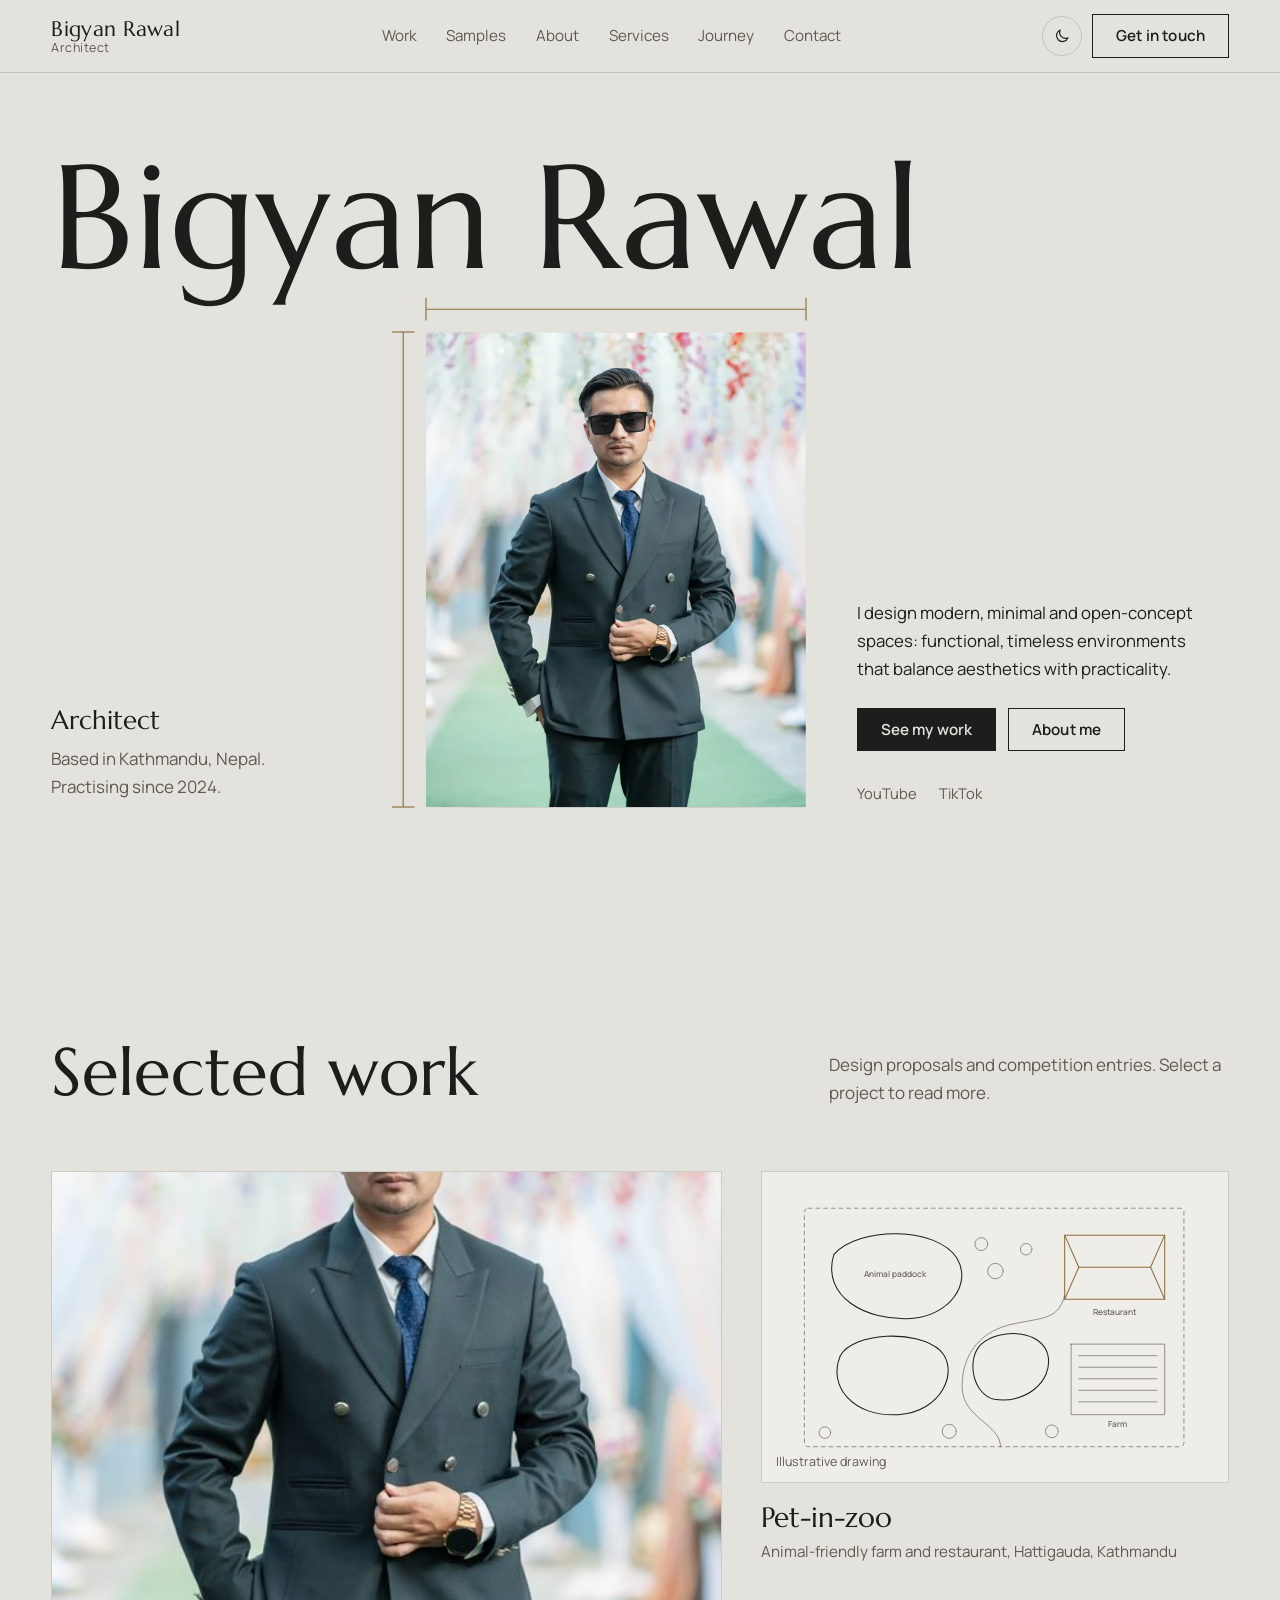
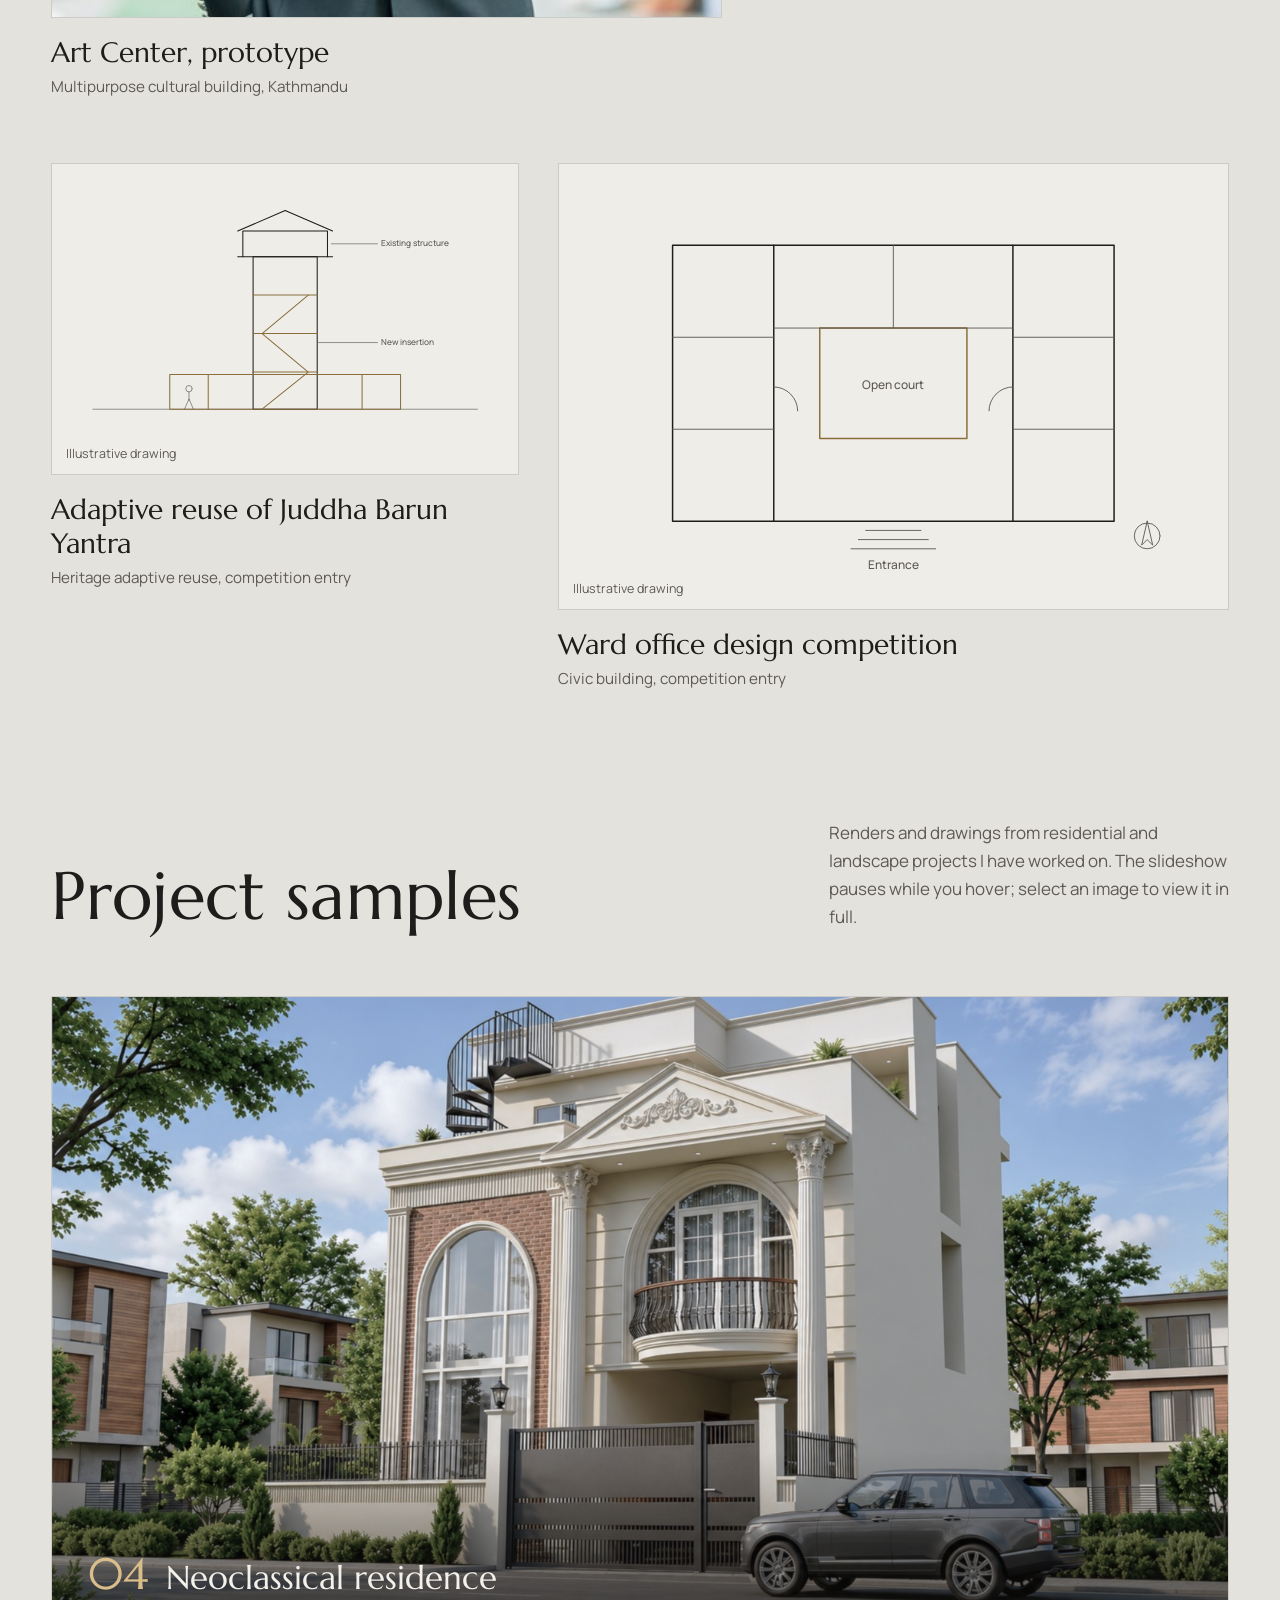
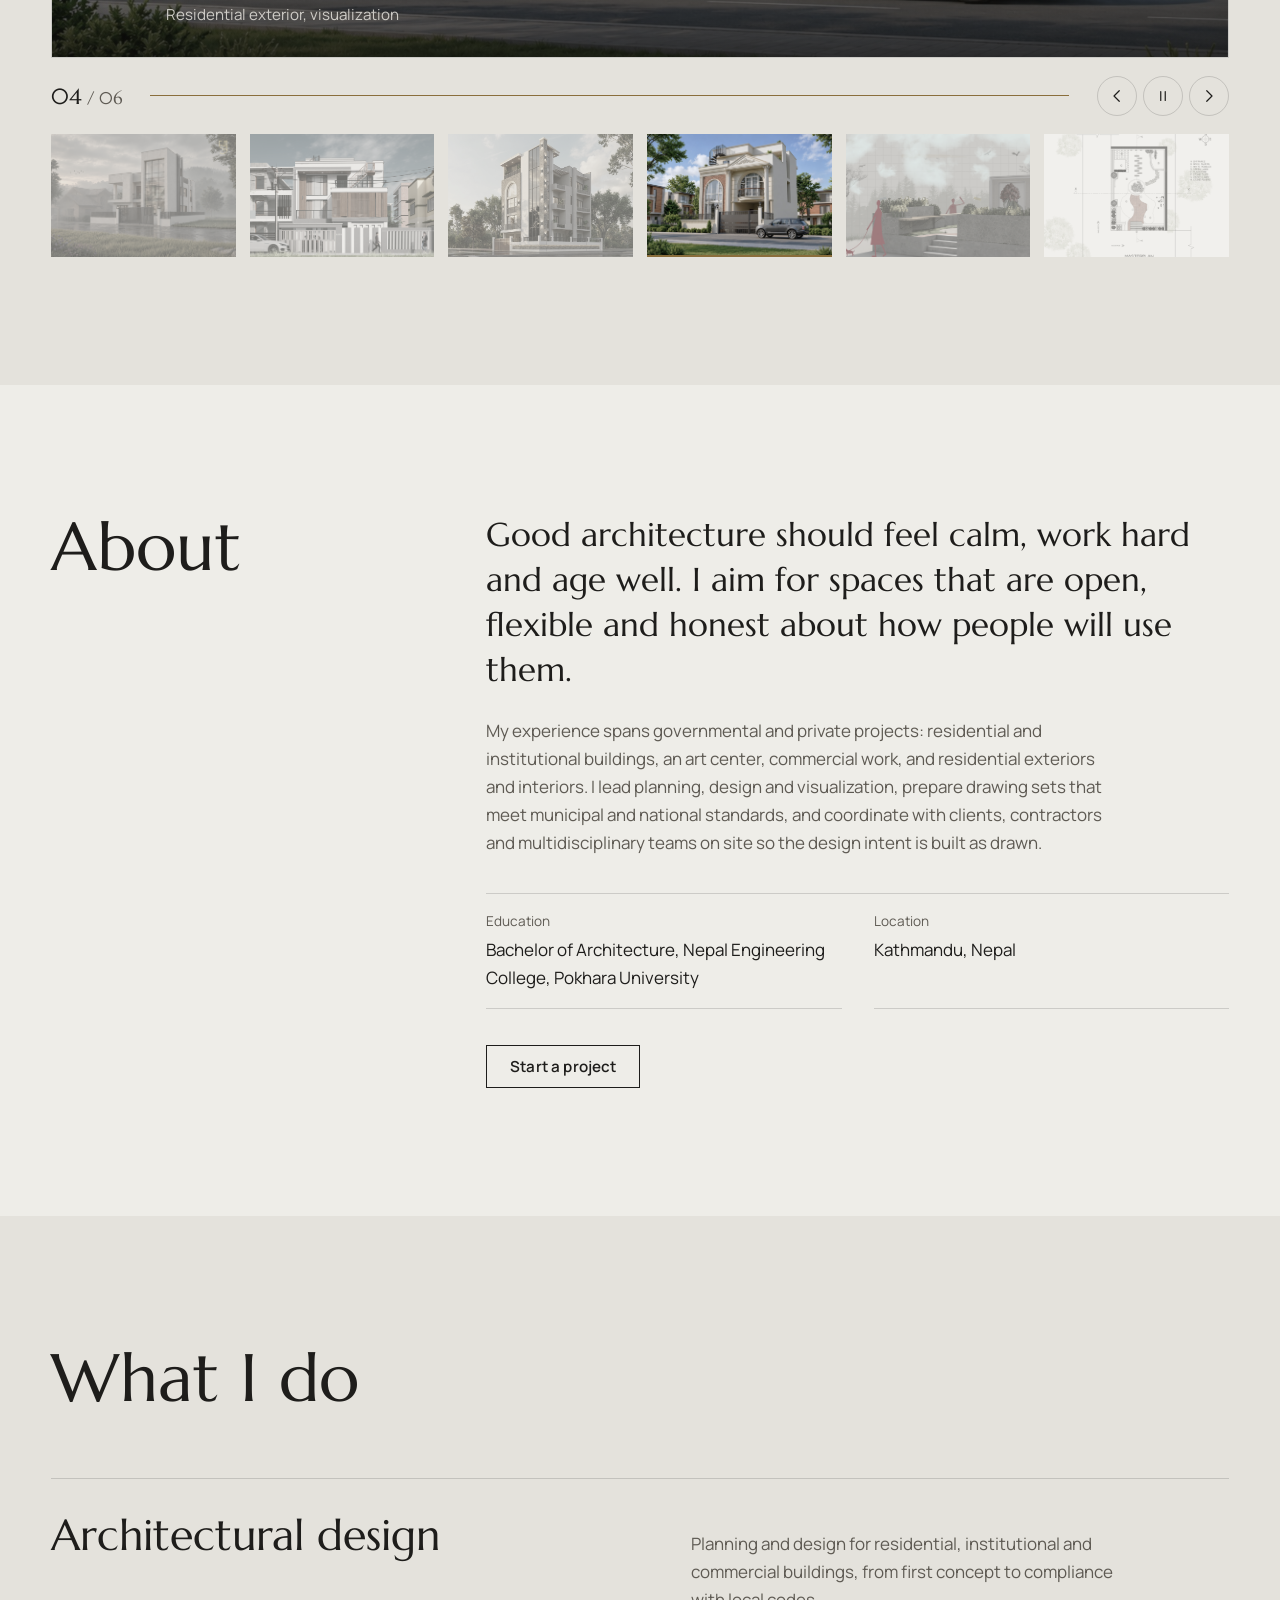
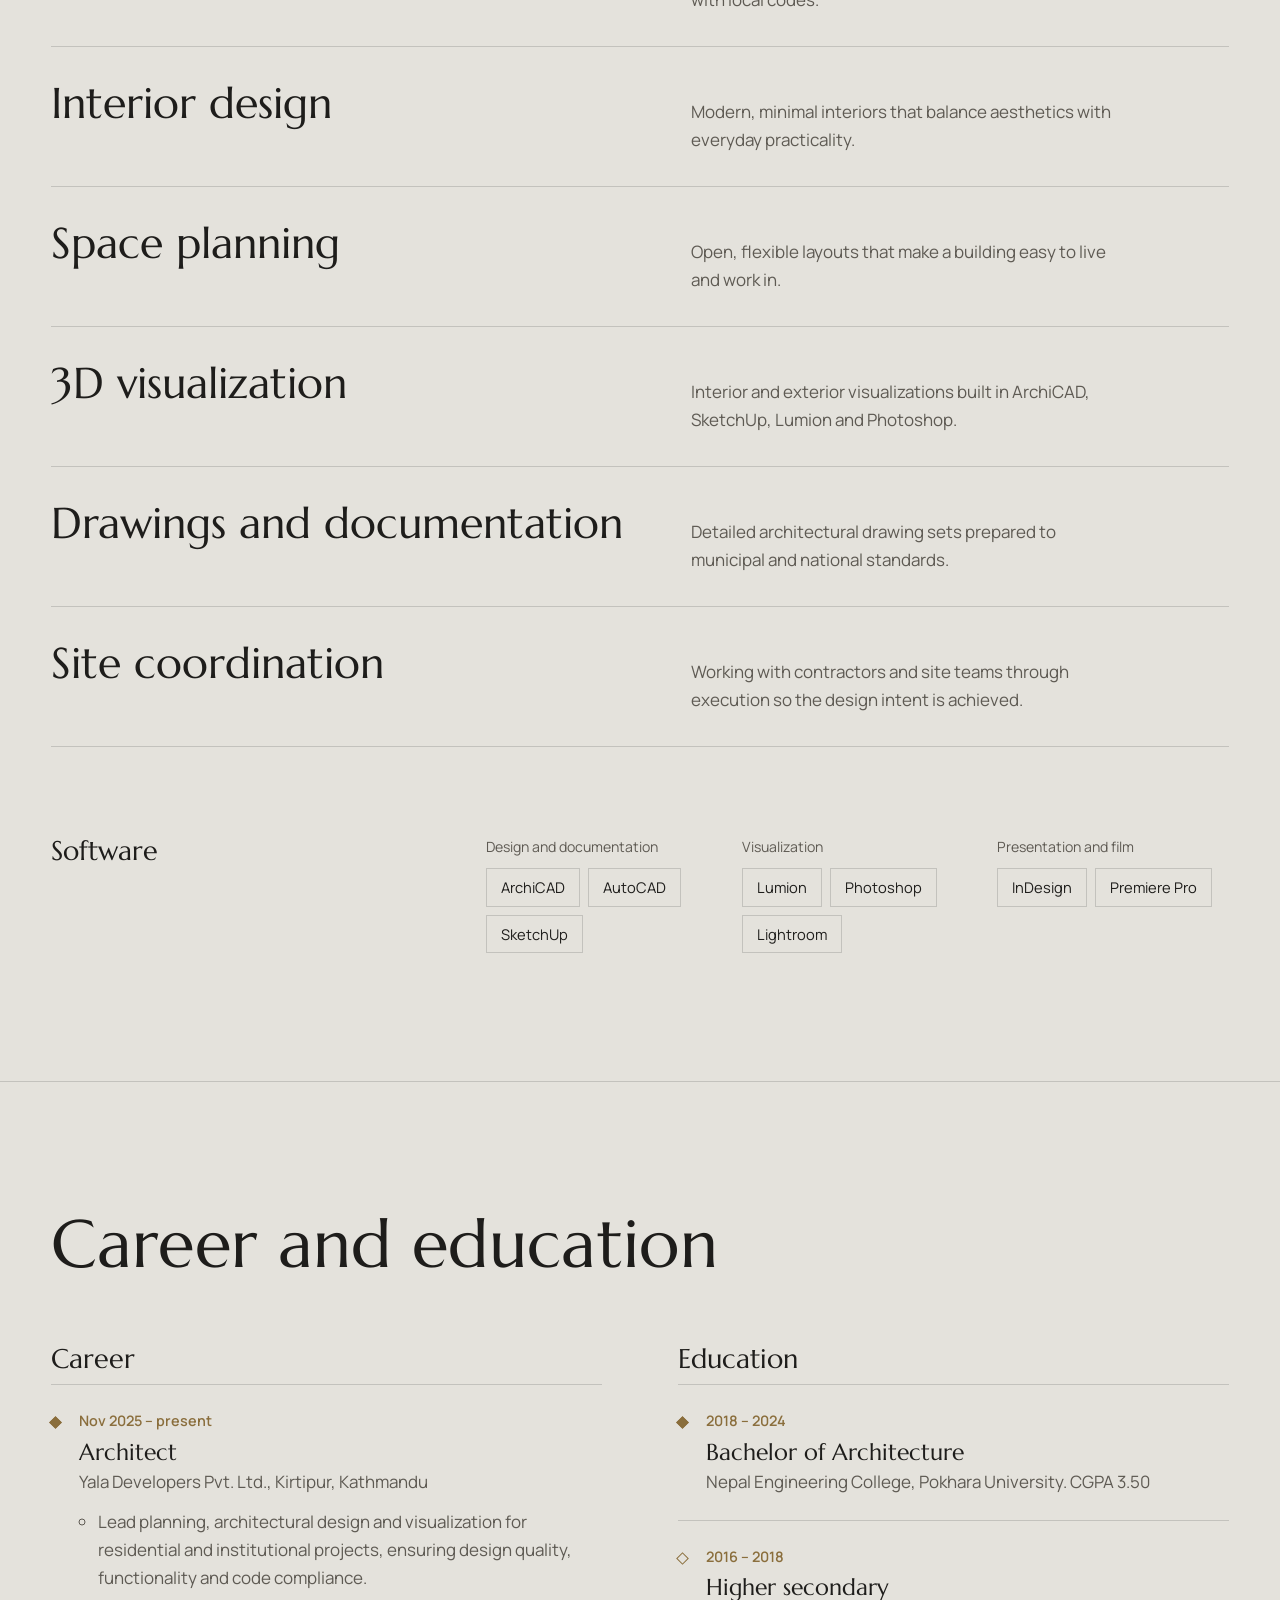
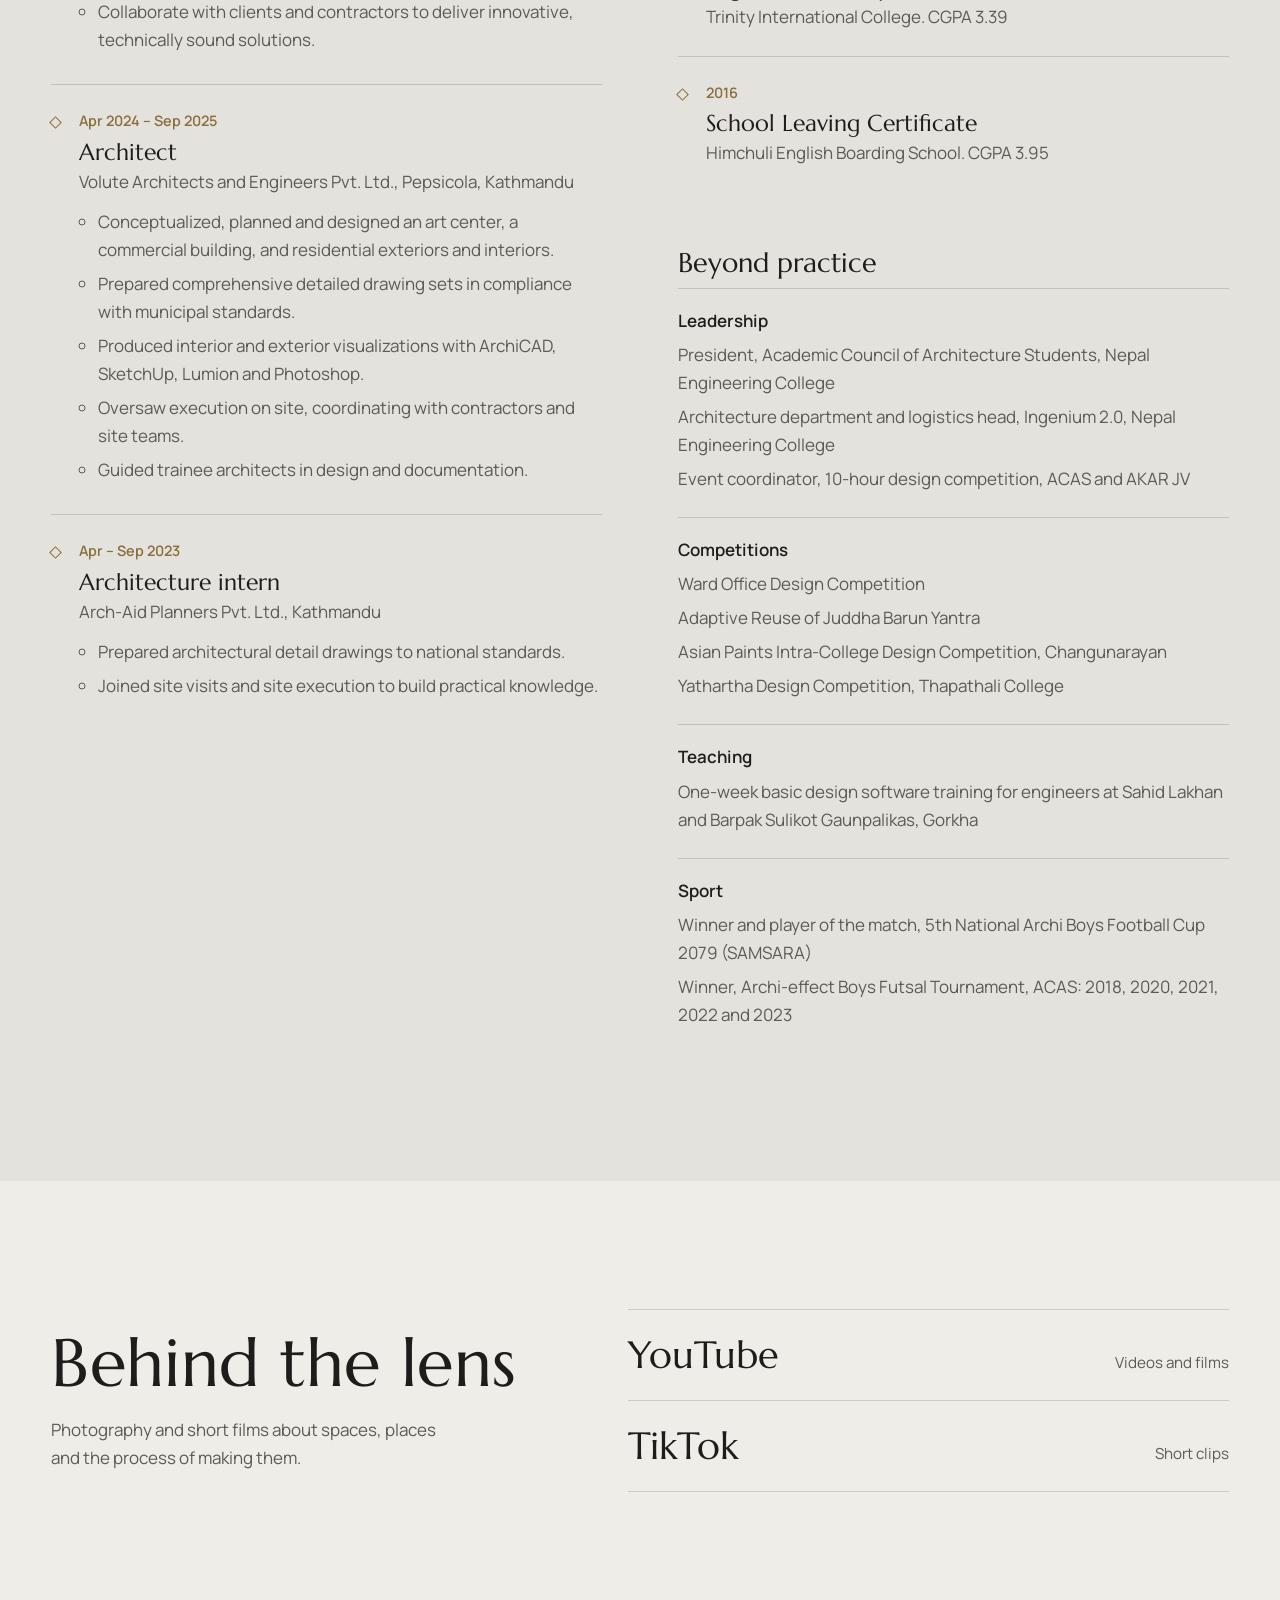
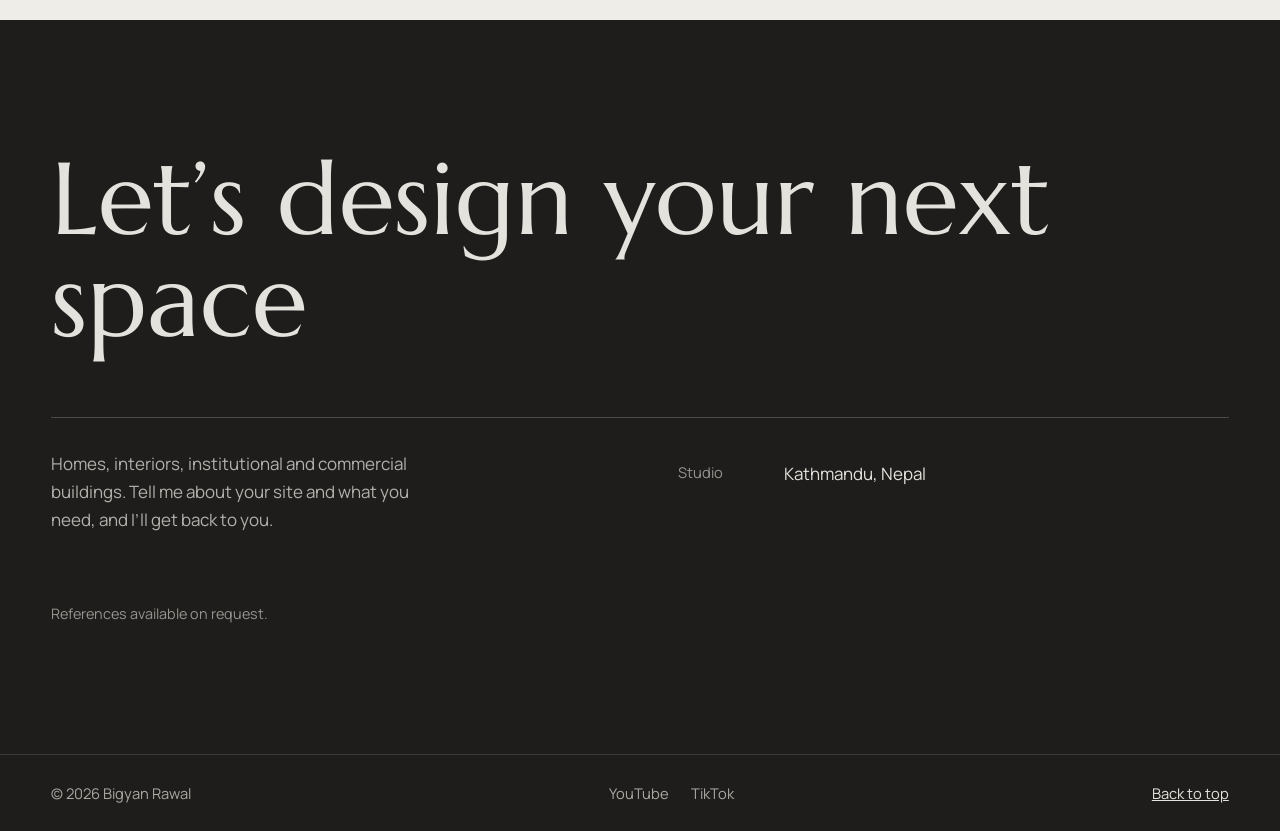
==== commit e74dbb4e: "added contact info" ====
--- a/index.html
+++ b/index.html
@@ -320,65 +320,66 @@
     <div class="wrap">
       <div class="section-head">
         <h2 class="h2" id="samples-title">Project samples</h2>
-        <p class="section-note">Renders and drawings from residential and landscape projects I have worked on. Select an image to view it in full.</p>
-      </div>
-
-      <ul class="sample-grid">
-        <li>
-          <button class="sample-open" type="button" data-sample>
-            <span class="sample-figure"><img src="assets/projects/samples/residence-glass-stair-tower.jpg" alt="Contemporary white residence with a full-height glazed stair tower, at misty dawn" width="1537" height="1023" loading="lazy" decoding="async"></span>
-            <span class="work-text">
-              <span class="work-title">Residence with glazed stair tower</span>
-              <span class="work-meta">Residential exterior, visualization</span>
-            </span>
-          </button>
-        </li>
-        <li>
-          <button class="sample-open" type="button" data-sample>
-            <span class="sample-figure"><img src="assets/projects/samples/residence-timber-louvres.jpg" alt="Street elevation of a three-storey house with timber louvres and a rooftop stair" width="2000" height="1125" loading="lazy" decoding="async"></span>
-            <span class="work-text">
-              <span class="work-title">Residence with timber louvres</span>
-              <span class="work-meta">Residential exterior, street elevation</span>
-            </span>
-          </button>
-        </li>
-        <li>
-          <button class="sample-open" type="button" data-sample>
-            <span class="sample-figure"><img src="assets/projects/samples/apartment-stone-arch.jpg" alt="Five-storey corner building with a stone-clad arched bay and full-height glazing" width="1264" height="841" loading="lazy" decoding="async"></span>
-            <span class="work-text">
-              <span class="work-title">Corner residence with stone arch</span>
-              <span class="work-meta">Multi-storey residential, visualization</span>
-            </span>
-          </button>
-        </li>
-        <li>
-          <button class="sample-open" type="button" data-sample>
-            <span class="sample-figure"><img src="assets/projects/samples/neoclassical-residence.jpg" alt="Neoclassical house with Corinthian columns, a pediment, arched windows and a spiral roof stair" width="1537" height="1023" loading="lazy" decoding="async"></span>
-            <span class="work-text">
-              <span class="work-title">Neoclassical residence</span>
-              <span class="work-meta">Residential exterior, visualization</span>
-            </span>
-          </button>
-        </li>
-        <li>
-          <button class="sample-open" type="button" data-sample>
-            <span class="sample-figure"><img src="assets/projects/samples/landscape-courtyard-collage.jpg" alt="Collage perspective of a terraced garden with raised planters, timber benches and steps" width="2000" height="1116" loading="lazy" decoding="async"></span>
-            <span class="work-text">
-              <span class="work-title">Terraced garden, perspective</span>
-              <span class="work-meta">Landscape design, collage render</span>
-            </span>
-          </button>
-        </li>
-        <li>
-          <button class="sample-open" type="button" data-sample>
-            <span class="sample-figure"><img src="assets/projects/samples/landscape-masterplan.jpg" alt="Landscape masterplan showing a brick-paver path, pebble beds, lawn, flagstone and raised lawns" width="2000" height="1413" loading="lazy" decoding="async"></span>
-            <span class="work-text">
-              <span class="work-title">Terraced garden, masterplan</span>
-              <span class="work-meta">Landscape design, site plan</span>
-            </span>
-          </button>
-        </li>
-      </ul>
+        <p class="section-note">Renders and drawings from residential and landscape projects I have worked on. The slideshow pauses while you hover; select an image to view it in full.</p>
+      </div>
+
+      <div class="slider" data-slider aria-roledescription="carousel" aria-label="Project samples">
+        <ul class="slides" aria-live="off">
+          <li class="slide" aria-roledescription="slide" aria-label="1 of 6">
+            <button class="sample-open" type="button" data-sample>
+              <img src="assets/projects/samples/residence-glass-stair-tower.jpg" alt="Contemporary white residence with a full-height glazed stair tower, at misty dawn" width="1537" height="1023" loading="eager" decoding="async">
+              <span class="slide-caption"><span class="slide-num">01</span><span class="work-title">Residence with glazed stair tower</span><span class="work-meta">Residential exterior, visualization</span></span>
+            </button>
+          </li>
+          <li class="slide" aria-roledescription="slide" aria-label="2 of 6">
+            <button class="sample-open" type="button" data-sample>
+              <img src="assets/projects/samples/residence-timber-louvres.jpg" alt="Street elevation of a three-storey house with timber louvres and a rooftop stair" width="2000" height="1125" loading="lazy" decoding="async">
+              <span class="slide-caption"><span class="slide-num">02</span><span class="work-title">Residence with timber louvres</span><span class="work-meta">Residential exterior, street elevation</span></span>
+            </button>
+          </li>
+          <li class="slide" aria-roledescription="slide" aria-label="3 of 6">
+            <button class="sample-open" type="button" data-sample>
+              <img src="assets/projects/samples/apartment-stone-arch.jpg" alt="Five-storey corner building with a stone-clad arched bay and full-height glazing" width="1264" height="841" loading="lazy" decoding="async">
+              <span class="slide-caption"><span class="slide-num">03</span><span class="work-title">Corner residence with stone arch</span><span class="work-meta">Multi-storey residential, visualization</span></span>
+            </button>
+          </li>
+          <li class="slide" aria-roledescription="slide" aria-label="4 of 6">
+            <button class="sample-open" type="button" data-sample>
+              <img src="assets/projects/samples/neoclassical-residence.jpg" alt="Neoclassical house with Corinthian columns, a pediment, arched windows and a spiral roof stair" width="1537" height="1023" loading="lazy" decoding="async">
+              <span class="slide-caption"><span class="slide-num">04</span><span class="work-title">Neoclassical residence</span><span class="work-meta">Residential exterior, visualization</span></span>
+            </button>
+          </li>
+          <li class="slide" aria-roledescription="slide" aria-label="5 of 6">
+            <button class="sample-open" type="button" data-sample>
+              <img src="assets/projects/samples/landscape-courtyard-collage.jpg" alt="Collage perspective of a terraced garden with raised planters, timber benches and steps" width="2000" height="1116" loading="lazy" decoding="async">
+              <span class="slide-caption"><span class="slide-num">05</span><span class="work-title">Terraced garden, perspective</span><span class="work-meta">Landscape design, collage render</span></span>
+            </button>
+          </li>
+          <li class="slide slide--contain" aria-roledescription="slide" aria-label="6 of 6">
+            <button class="sample-open" type="button" data-sample>
+              <img src="assets/projects/samples/landscape-masterplan.jpg" alt="Landscape masterplan showing a brick-paver path, pebble beds, lawn, flagstone and raised lawns" width="2000" height="1413" loading="lazy" decoding="async">
+              <span class="slide-caption"><span class="slide-num">06</span><span class="work-title">Terraced garden, masterplan</span><span class="work-meta">Landscape design, site plan</span></span>
+            </button>
+          </li>
+        </ul>
+        <div class="slider-bar">
+          <p class="slider-count" aria-hidden="true"><span data-slider-current>01</span> / <span>06</span></p>
+          <span class="slider-progress" aria-hidden="true"><span data-slider-progress></span></span>
+          <div class="slider-btns">
+            <button class="icon-btn" type="button" data-slider-prev aria-label="Previous image">
+              <svg viewBox="0 0 24 24" fill="none" stroke="currentColor" stroke-width="1.6" stroke-linecap="round" stroke-linejoin="round" aria-hidden="true"><path d="M15 5l-7 7 7 7"/></svg>
+            </button>
+            <button class="icon-btn" type="button" data-slider-play aria-label="Pause slideshow">
+              <svg class="i-pause" viewBox="0 0 24 24" fill="none" stroke="currentColor" stroke-width="1.6" stroke-linecap="round" aria-hidden="true"><path d="M9 6v12M15 6v12"/></svg>
+              <svg class="i-play" viewBox="0 0 24 24" fill="none" stroke="currentColor" stroke-width="1.6" stroke-linejoin="round" aria-hidden="true"><path d="M8 5.5v13l10.5-6.5z"/></svg>
+            </button>
+            <button class="icon-btn" type="button" data-slider-next aria-label="Next image">
+              <svg viewBox="0 0 24 24" fill="none" stroke="currentColor" stroke-width="1.6" stroke-linecap="round" stroke-linejoin="round" aria-hidden="true"><path d="M9 5l7 7-7 7"/></svg>
+            </button>
+          </div>
+        </div>
+        <div class="slider-thumbs" data-slider-thumbs></div>
+      </div>
     </div>
   </section>
 
--- a/css/style.css
+++ b/css/style.css
@@ -190,18 +190,62 @@
 .work-open:hover .work-title, .work-open:focus-visible .work-title { background-size: 100% 1px; }
 .work-meta { display: block; margin-top: 4px; color: var(--muted); font-size: .95rem; }
 
-/* ---------- Project samples ---------- */
+/* ---------- Project samples: auto-playing slider ---------- */
 .samples { padding-top: 0; }
-.sample-grid { display: grid; grid-template-columns: repeat(3, minmax(0, 1fr)); gap: clamp(36px, 4vw, 56px) clamp(20px, 3vw, 40px); margin: 0; padding: 0; list-style: none; }
-@media (max-width: 960px) { .sample-grid { grid-template-columns: repeat(2, minmax(0, 1fr)); } }
-@media (max-width: 600px) { .sample-grid { grid-template-columns: 1fr; } }
-.sample-open { display: block; width: 100%; padding: 0; border: 0; background: none; color: inherit; font: inherit; text-align: left; cursor: zoom-in; }
-.sample-figure { display: block; aspect-ratio: 3 / 2; background: var(--surface); border: 1px solid var(--line); overflow: hidden; }
-.sample-figure img { display: block; width: 100%; height: 100%; object-fit: cover; transition: transform 1s var(--ease); }
-.sample-open:hover .sample-figure img { transform: scale(1.03); }
-.sample-open .work-title { font-size: clamp(1.25rem, 1.8vw, 1.5rem); }
-.sample-open:hover .work-title, .sample-open:focus-visible .work-title { background-size: 100% 1px; }
-@media (prefers-reduced-motion: reduce) { .sample-figure img { transition: none; } }
+.slider { --slide-time: 6s; }
+.slides { position: relative; margin: 0; padding: 0; list-style: none; aspect-ratio: 16 / 9; overflow: hidden; background: var(--surface); border: 1px solid var(--line); touch-action: pan-y; }
+@media (max-width: 600px) { .slides { aspect-ratio: 4 / 3; } }
+.slide { position: absolute; inset: 0; visibility: hidden; }
+.slide.is-active, .slide.is-leaving { visibility: visible; }
+.slide.is-leaving { z-index: 1; }
+.slide.is-active { z-index: 2; animation: wipe-in 1.2s var(--ease) both; }
+.slider.is-reverse .slide.is-active { animation-name: wipe-in-rev; }
+@keyframes wipe-in { from { clip-path: inset(0 0 0 100%); } to { clip-path: inset(0); } }
+@keyframes wipe-in-rev { from { clip-path: inset(0 100% 0 0); } to { clip-path: inset(0); } }
+.slide .sample-open { position: relative; display: block; width: 100%; height: 100%; padding: 0; border: 0; background: none; color: #F4F1EA; font: inherit; text-align: left; cursor: zoom-in; overflow: hidden; }
+.slide img { display: block; width: 100%; height: 100%; object-fit: cover; transform-origin: 60% 40%; }
+.slide.is-active img { animation: ken-burns calc(var(--slide-time) + 1.5s) ease-out both; }
+@keyframes ken-burns { from { transform: scale(1.12); } to { transform: scale(1); } }
+.slide--contain img { object-fit: contain; background: #fff; }
+.slide-caption { position: absolute; inset: auto 0 0; display: grid; grid-template-columns: auto 1fr; column-gap: 18px; align-items: baseline; padding: clamp(48px, 8vw, 110px) clamp(18px, 3vw, 36px) clamp(16px, 2.6vw, 30px); background: linear-gradient(to top, rgba(15, 14, 12, .78), rgba(15, 14, 12, 0)); }
+.slide-num { grid-row: span 2; font: 400 clamp(1.6rem, 3.4vw, 2.8rem)/1 var(--f-display); color: #D9BE8A; }
+.slide-caption .work-title { font-size: clamp(1.3rem, 2.6vw, 2.2rem); }
+.slide-caption .work-meta { color: rgba(244, 241, 234, .78); }
+.slide-caption > * { opacity: 0; transform: translateY(18px); }
+.slide.is-active .slide-caption > * { opacity: 1; transform: none; transition: opacity .7s ease, transform .9s var(--ease); }
+.slide.is-active .slide-num { transition-delay: .45s; }
+.slide.is-active .work-title { transition-delay: .55s; }
+.slide.is-active .work-meta { transition-delay: .68s; }
+.slide .sample-open:hover .work-title, .slide .sample-open:focus-visible .work-title { background-size: 100% 1px; }
+.slide .sample-open:focus-visible { outline-offset: -4px; }
+
+.slider-bar { display: flex; align-items: center; gap: clamp(14px, 2.4vw, 28px); margin-top: 18px; }
+.slider-count { margin: 0; font: 400 1.05rem/1 var(--f-display); color: var(--muted); font-variant-numeric: tabular-nums; }
+.slider-count [data-slider-current] { color: var(--ink); font-size: 1.4rem; }
+.slider-progress { position: relative; flex: 1; height: 1px; background: var(--line); overflow: hidden; }
+.slider-progress > span { position: absolute; inset: 0; background: var(--brass); transform: scaleX(0); transform-origin: left; }
+.slider-progress > span.is-running { animation: slide-progress var(--slide-time) linear forwards; }
+.slider.is-paused .slider-progress > span { animation-play-state: paused; }
+@keyframes slide-progress { to { transform: scaleX(1); } }
+.slider-btns { display: flex; gap: 6px; }
+[data-slider-play] .i-play { display: none; }
+.slider.is-stopped [data-slider-play] .i-play { display: block; }
+.slider.is-stopped [data-slider-play] .i-pause { display: none; }
+
+.slider-thumbs { display: grid; grid-template-columns: repeat(6, minmax(0, 1fr)); gap: clamp(8px, 1.2vw, 14px); margin-top: 18px; }
+@media (max-width: 600px) { .slider-thumbs { display: none; } }
+.slider-thumb { position: relative; padding: 0; border: 0; background: var(--surface); aspect-ratio: 3 / 2; overflow: hidden; cursor: pointer; opacity: .5; filter: grayscale(.6); transition: opacity .4s ease, filter .4s ease; }
+.slider-thumb img { display: block; width: 100%; height: 100%; object-fit: cover; }
+.slider-thumb::after { content: ""; position: absolute; inset: auto 0 0; height: 2px; background: var(--brass); transform: scaleX(0); transform-origin: left; transition: transform .6s var(--ease); }
+.slider-thumb:hover { opacity: .85; filter: none; }
+.slider-thumb[aria-current="true"] { opacity: 1; filter: none; }
+.slider-thumb[aria-current="true"]::after { transform: scaleX(1); }
+
+@media (prefers-reduced-motion: reduce) {
+  .slide.is-active, .slide.is-active img { animation: none; }
+  .slide-caption > * { opacity: 1; transform: none; }
+  .slide.is-active .slide-caption > * { transition: none; }
+}
 .pd-image { display: block; width: 100%; height: auto; margin-bottom: 28px; border: 1px solid var(--line); }
 
 /* Line drawings: drawn on scroll */
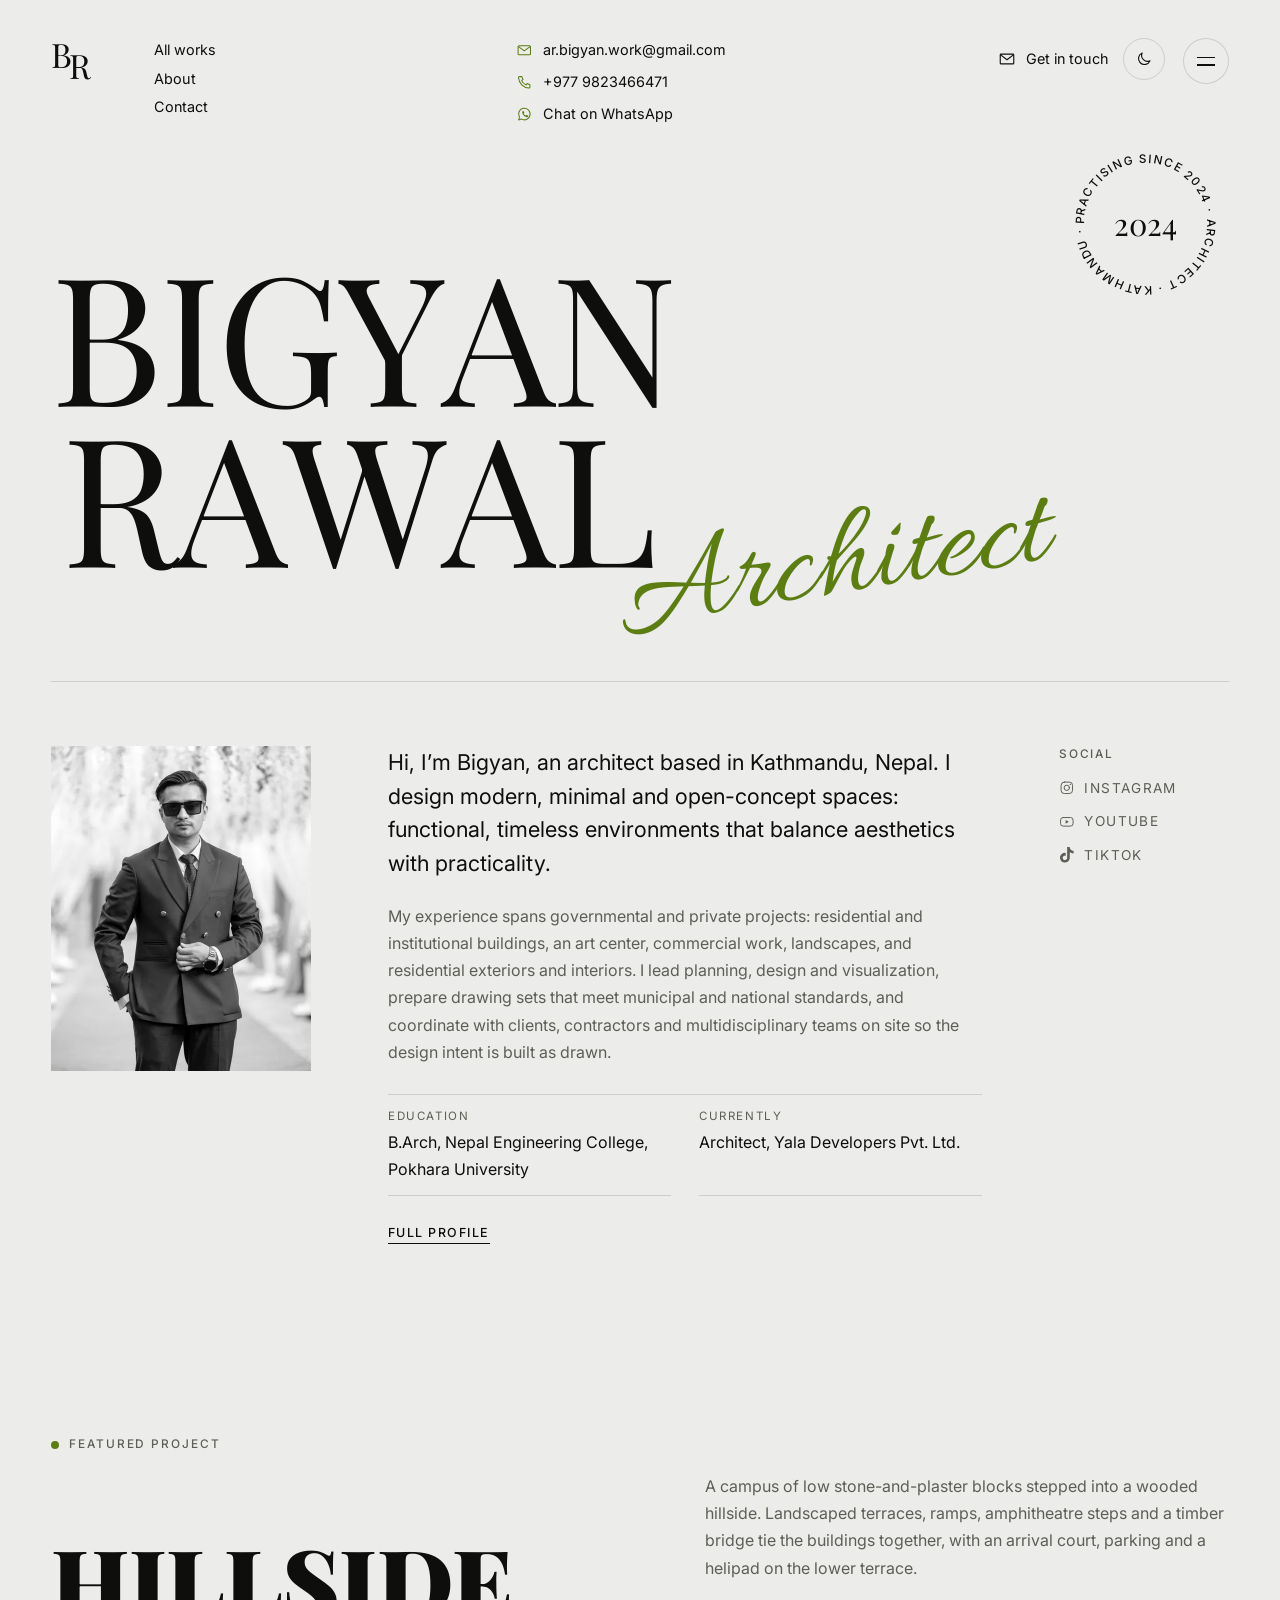
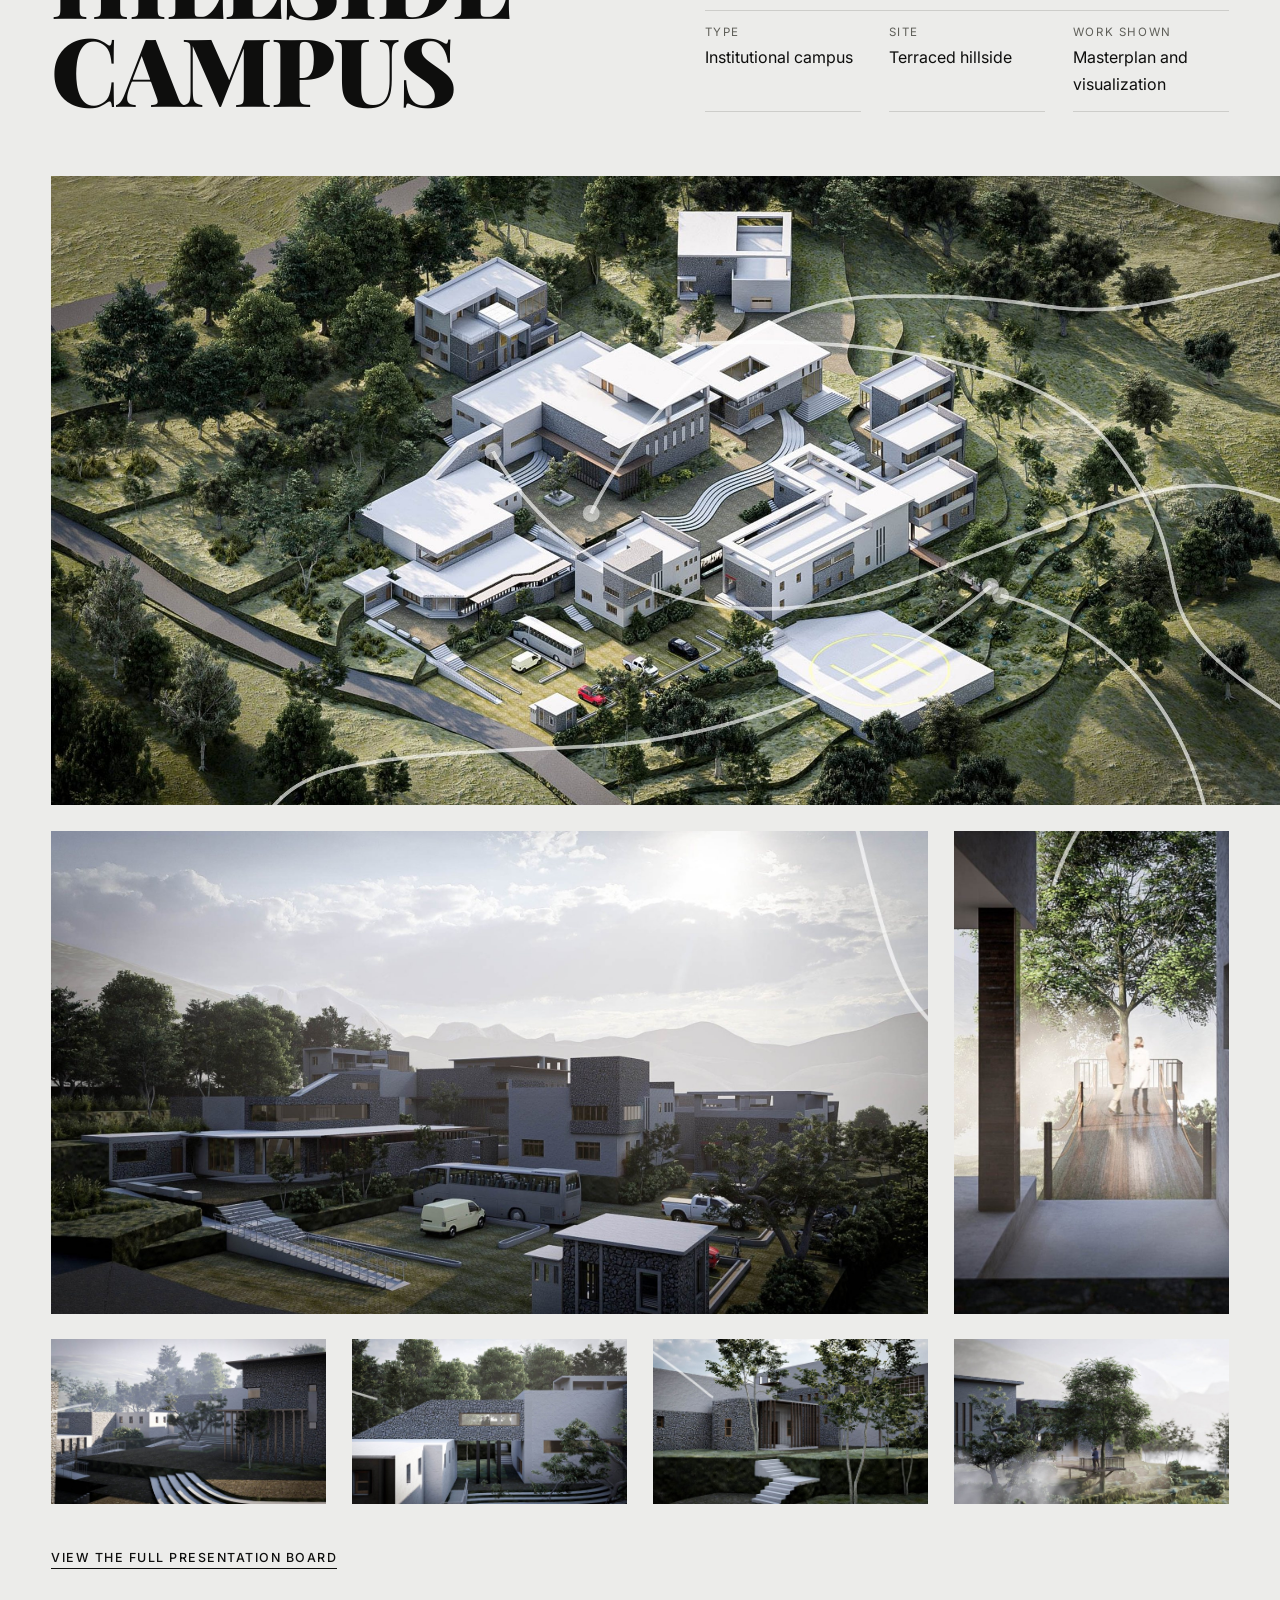
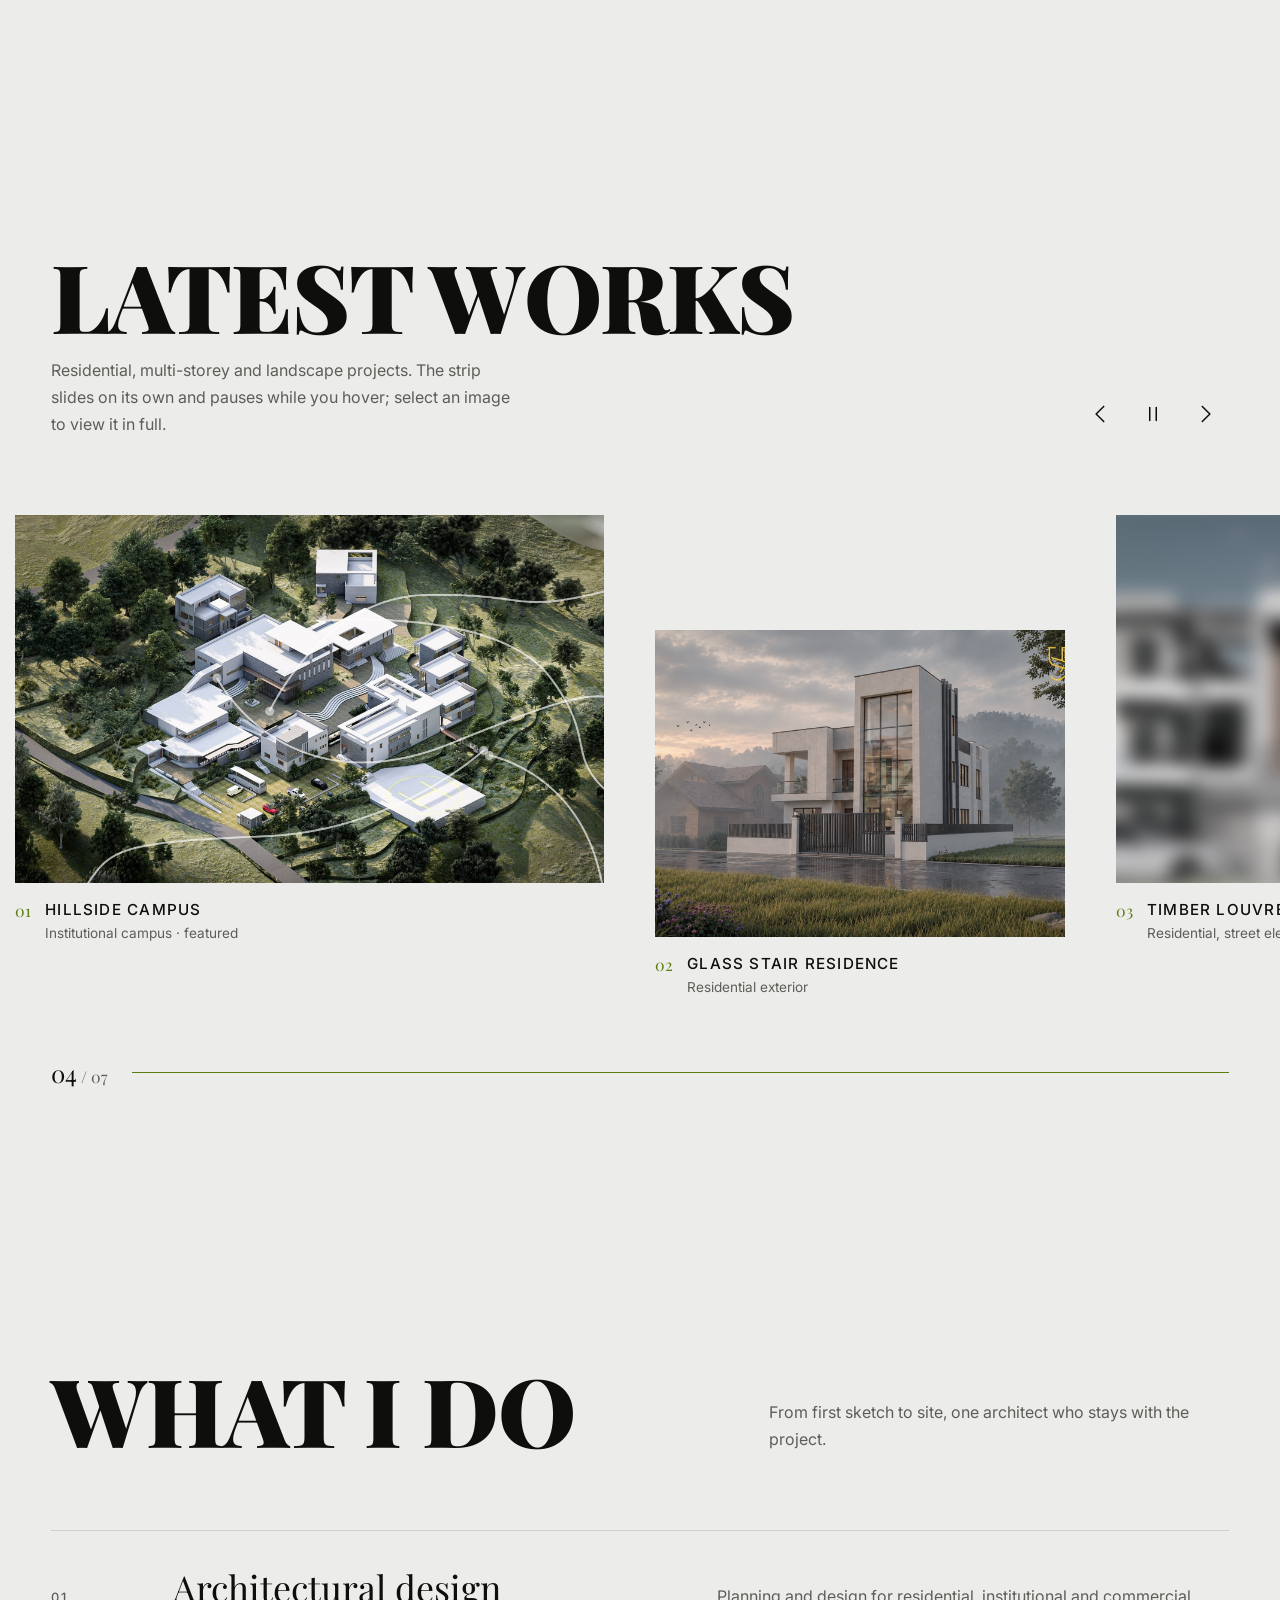
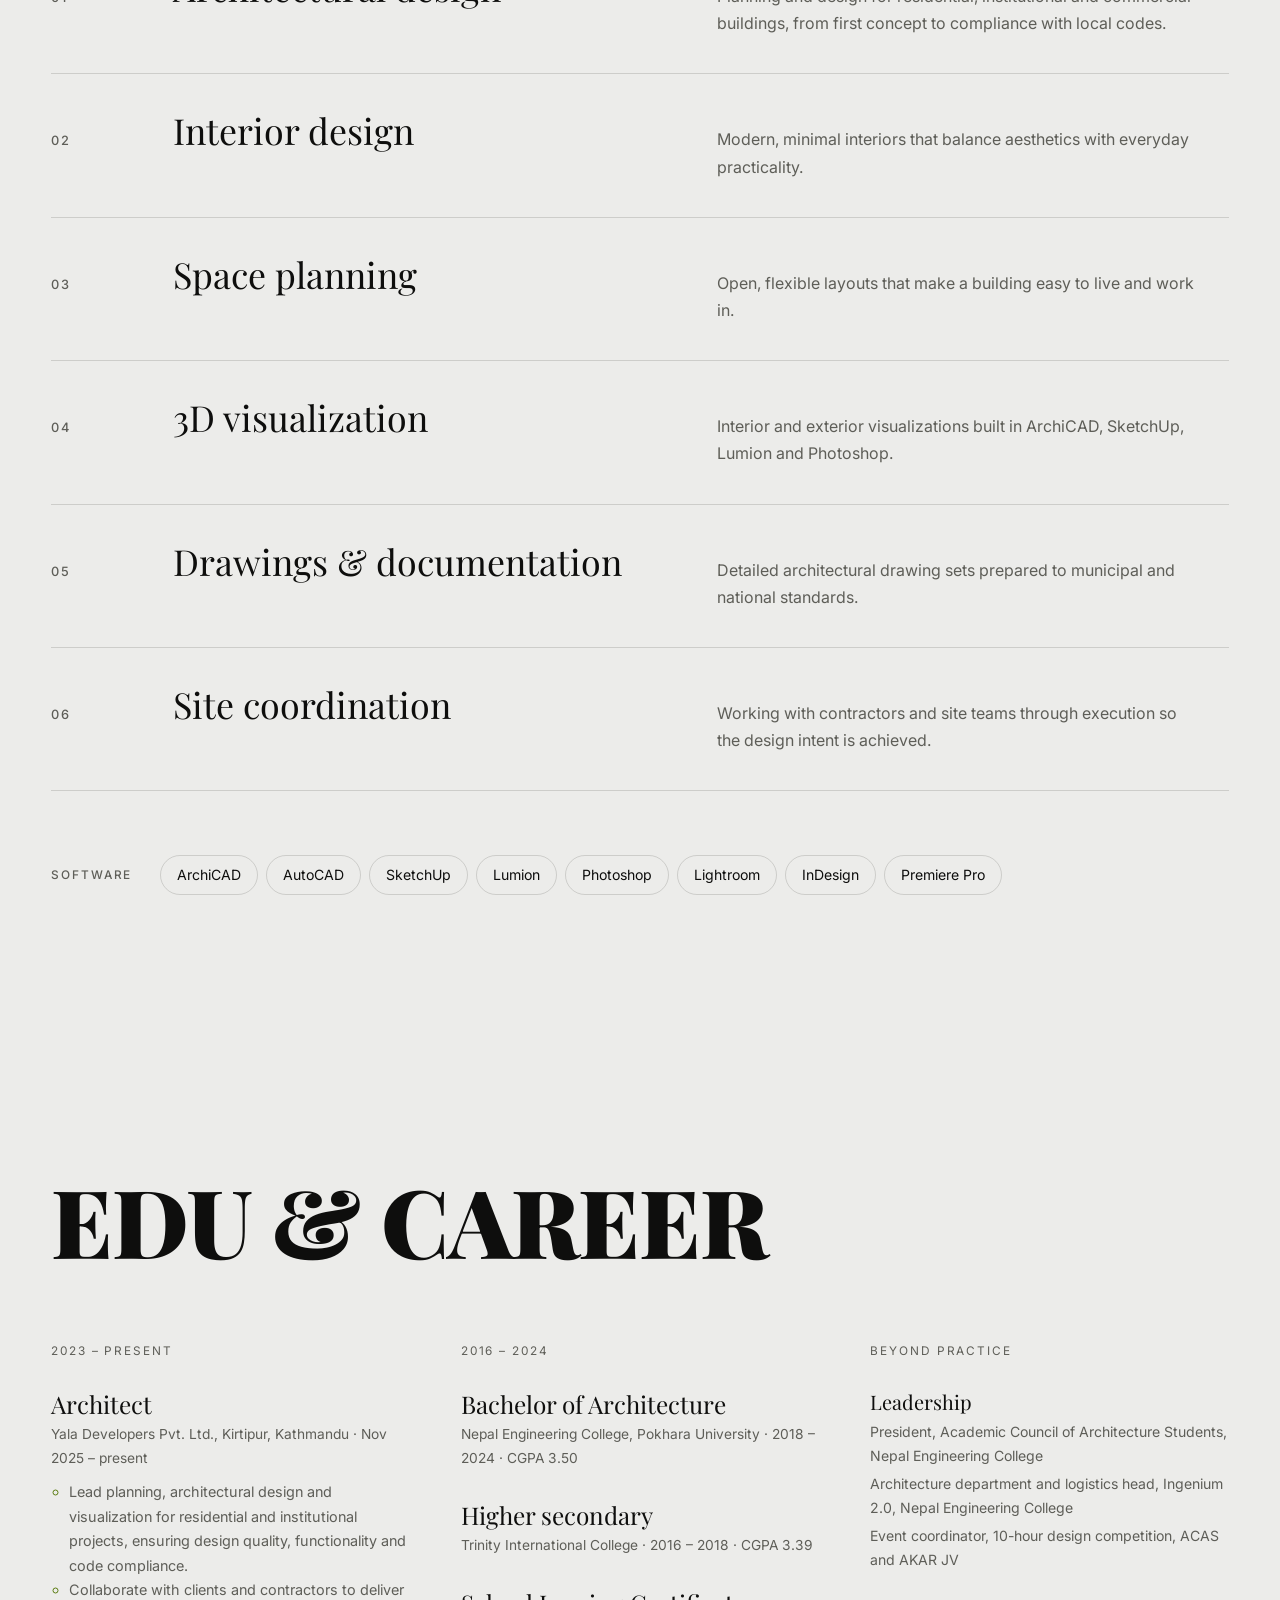
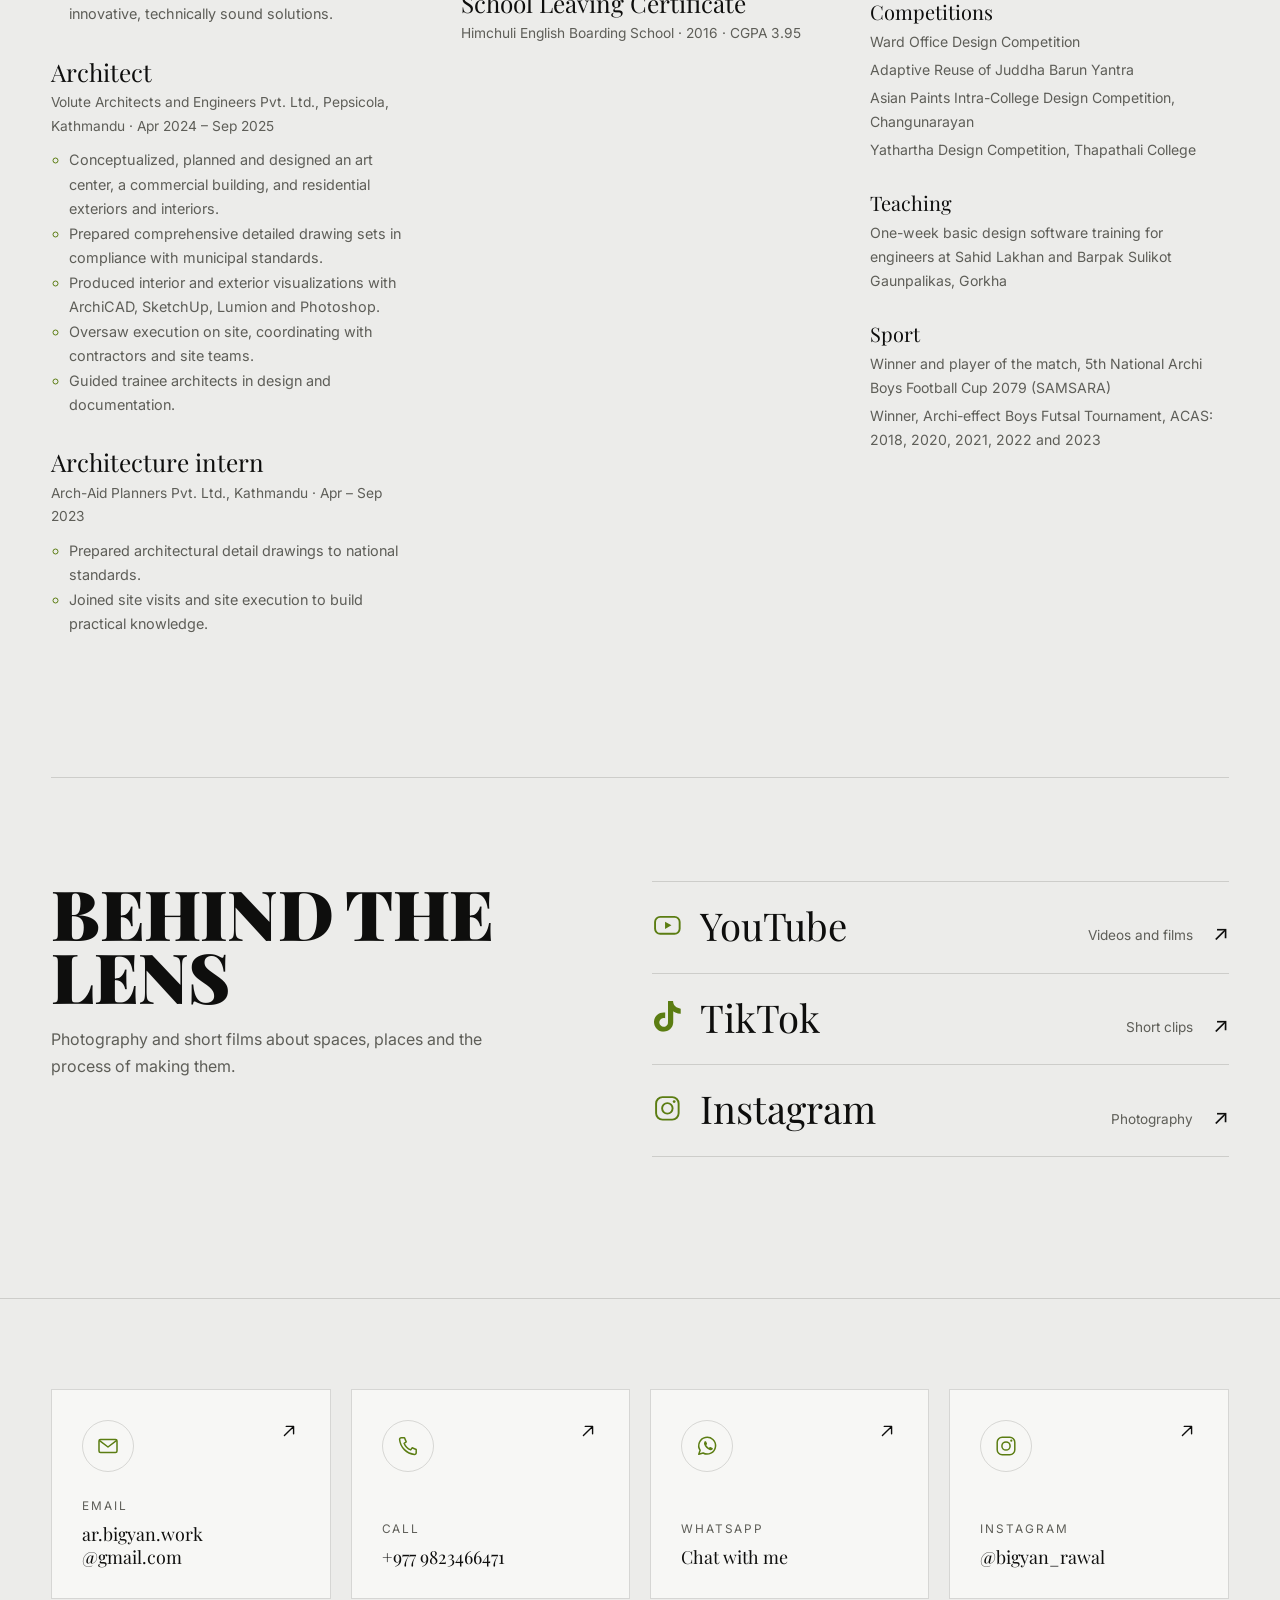
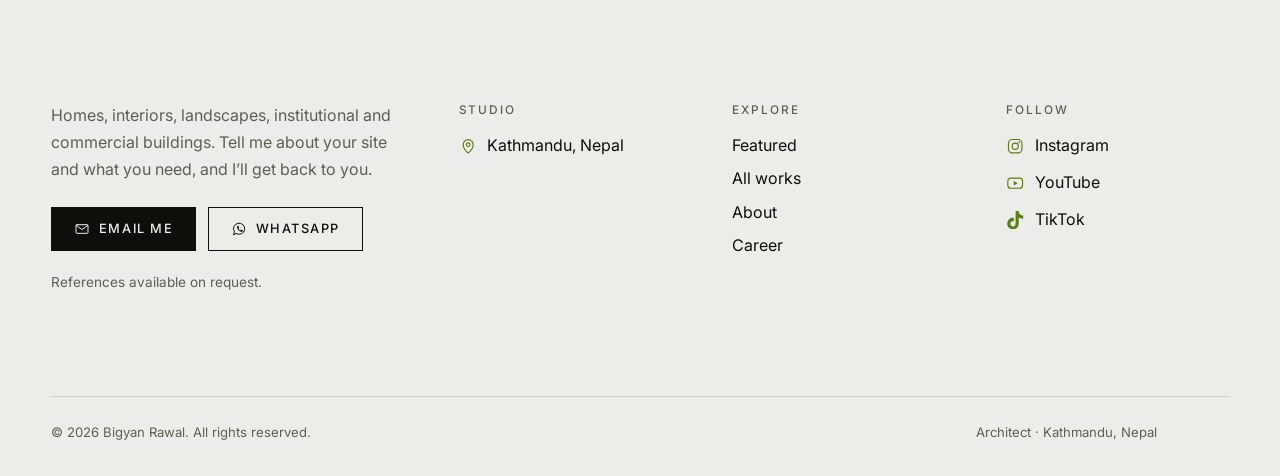
==== commit ea14d33f: "contact info" ====
--- a/index.html
+++ b/index.html
@@ -4,17 +4,17 @@
 <meta charset="utf-8">
 <meta name="viewport" content="width=device-width, initial-scale=1, viewport-fit=cover">
 <title>Bigyan Rawal – Architect, Kathmandu</title>
-<meta name="description" content="Bigyan Rawal is an architect in Kathmandu, Nepal, designing modern, minimal and open-concept buildings and interiors, with space planning, 3D visualization and site coordination.">
+<meta name="description" content="Bigyan Rawal is an architect in Kathmandu, Nepal, designing modern, minimal and open-concept buildings, campuses and interiors, with space planning, 3D visualization and site coordination.">
 <meta property="og:title" content="Bigyan Rawal – Architect, Kathmandu">
-<meta property="og:description" content="Modern, minimal, open-concept architecture and interiors.">
+<meta property="og:description" content="Modern, minimal, open-concept architecture, landscapes and interiors.">
 <meta property="og:type" content="website">
-<meta property="og:image" content="assets/img/portrait-1000.jpg">
-<meta name="theme-color" content="#E4E2DC" media="(prefers-color-scheme: light)">
-<meta name="theme-color" content="#1E1D1B" media="(prefers-color-scheme: dark)">
+<meta property="og:image" content="assets/projects/featured/campus-aerial.jpg">
+<meta name="theme-color" content="#ECECEA" media="(prefers-color-scheme: light)">
+<meta name="theme-color" content="#121211" media="(prefers-color-scheme: dark)">
 <link rel="icon" href="favicon.svg" type="image/svg+xml">
 <link rel="preconnect" href="https://fonts.googleapis.com">
 <link rel="preconnect" href="https://fonts.gstatic.com" crossorigin>
-<link href="https://fonts.googleapis.com/css2?family=Marcellus&family=Manrope:wght@400;500;600;700&display=swap" rel="stylesheet">
+<link href="https://fonts.googleapis.com/css2?family=Playfair+Display:wght@400;500;800;900&family=Inter:wght@300;400;500;600&family=Allura&display=swap" rel="stylesheet">
 <!-- Your email, phone, social links and CV path live in js/config.js -->
 <script src="js/config.js"></script>
 <script>
@@ -38,7 +38,8 @@
   "jobTitle": "Architect",
   "address": { "@type": "PostalAddress", "addressLocality": "Kathmandu", "addressCountry": "NP" },
   "alumniOf": { "@type": "CollegeOrUniversity", "name": "Nepal Engineering College, Pokhara University" },
-  "knowsAbout": ["Architecture", "Interior design", "Space planning", "3D visualization", "ArchiCAD", "SketchUp", "Lumion"]
+  "sameAs": ["https://www.instagram.com/bigyan_rawal/", "https://www.youtube.com/@itsbigyan", "https://www.tiktok.com/@itsbigyan_"],
+  "knowsAbout": ["Architecture", "Interior design", "Landscape design", "Space planning", "3D visualization", "ArchiCAD", "SketchUp", "Lumion"]
 }
 </script>
 <link rel="stylesheet" href="css/style.css">
@@ -46,414 +47,324 @@
 <body>
 <a class="skip" href="#main">Skip to content</a>
 
+<!-- Icon set: used as <svg class="ico"><use href="#i-name"/></svg> -->
+<svg width="0" height="0" style="position:absolute" aria-hidden="true" focusable="false">
+  <symbol id="i-mail" viewBox="0 0 24 24"><rect x="3" y="5.5" width="18" height="13" rx="1.5"/><path d="M3.6 6.6l8.4 6.4 8.4-6.4"/></symbol>
+  <symbol id="i-phone" viewBox="0 0 24 24"><path d="M5.2 3.8h3.3l1.7 4.1-2.1 1.4a11.2 11.2 0 0 0 6.6 6.6l1.4-2.1 4.1 1.7v3.3a1.6 1.6 0 0 1-1.7 1.6A16.6 16.6 0 0 1 3.6 5.5a1.6 1.6 0 0 1 1.6-1.7z"/></symbol>
+  <symbol id="i-whatsapp" viewBox="0 0 24 24"><path d="M3.8 20.2l1.3-4A8.4 8.4 0 1 1 8.1 19z"/><path fill="currentColor" stroke="none" d="M9.4 7.6c.2-.3.5-.4.8-.4h.5c.2 0 .3.1.4.3l.9 2.1c.1.2 0 .4-.1.6l-.6.7c-.1.1-.1.3 0 .4.6 1 1.4 1.8 2.4 2.4.1.1.3.1.4 0l.7-.6c.2-.1.4-.2.6-.1l2.1.9c.2.1.3.2.3.4v.5c0 .3-.1.6-.4.8-.6.5-1.6.8-2.8.4a8.6 8.6 0 0 1-5.4-5.4c-.4-1.2-.1-2.2.4-2.8z"/></symbol>
+  <symbol id="i-pin" viewBox="0 0 24 24"><path d="M12 21s-6.5-5.6-6.5-11A6.5 6.5 0 0 1 18.5 10c0 5.4-6.5 11-6.5 11z"/><circle cx="12" cy="10" r="2.4"/></symbol>
+  <symbol id="i-instagram" viewBox="0 0 24 24"><rect x="3.2" y="3.2" width="17.6" height="17.6" rx="5"/><circle cx="12" cy="12" r="4.1"/><circle cx="17.3" cy="6.7" r="1.1" fill="currentColor" stroke="none"/></symbol>
+  <symbol id="i-youtube" viewBox="0 0 24 24"><rect x="2.4" y="5.4" width="19.2" height="13.2" rx="4"/><path fill="currentColor" stroke="none" d="M10.2 9.1v5.8l5-2.9z"/></symbol>
+  <symbol id="i-tiktok" viewBox="0 0 24 24"><path fill="currentColor" stroke="none" d="M12.53.02c1.31-.02 2.61-.01 3.91-.02.08 1.53.63 3.09 1.75 4.17 1.12 1.11 2.7 1.62 4.24 1.79v4.03c-1.44-.05-2.89-.35-4.2-.97-.57-.26-1.1-.59-1.62-.93-.01 2.92.01 5.84-.02 8.75-.08 1.4-.54 2.79-1.35 3.94-1.31 1.92-3.58 3.17-5.91 3.21-1.43.08-2.86-.31-4.08-1.03-2.02-1.19-3.44-3.37-3.65-5.71-.02-.5-.03-1-.01-1.49.18-1.9 1.12-3.72 2.58-4.96 1.66-1.44 3.98-2.13 6.15-1.72.02 1.48-.04 2.96-.04 4.44-.99-.32-2.15-.23-3.02.37-.63.41-1.11 1.04-1.36 1.75-.21.51-.15 1.07-.14 1.61.24 1.64 1.82 3.02 3.5 2.87 1.12-.01 2.19-.66 2.77-1.61.19-.33.4-.67.41-1.06.1-1.79.06-3.57.07-5.36.01-4.03-.01-8.05.02-12.07z"/></symbol>
+  <symbol id="i-linkedin" viewBox="0 0 24 24"><rect x="3.2" y="3.2" width="17.6" height="17.6" rx="2.5"/><path d="M8 10.5v6M8 7.6v.1M11.5 16.5v-6M11.5 13c0-1.6 1-2.6 2.4-2.6s2.1.9 2.1 2.6v3.5"/></symbol>
+  <symbol id="i-arrow" viewBox="0 0 24 24"><path d="M7 17L17 7M9 7h8v8"/></symbol>
+</svg>
+
+<!-- ================= LOADER (first visit only) ================= -->
 <div class="loader" aria-hidden="true">
-  <div class="loader-inner">
-    <p class="loader-name">Bigyan Rawal</p>
-    <span class="loader-rule"></span>
-    <p class="loader-sub">Architecture and interiors</p>
+  <p class="loader-word"><span>L</span><span>o</span><span>a</span><span>d</span><span>i</span><span>n</span><span>g</span></p>
+</div>
+
+<!-- ================= HEADER ================= -->
+<header class="site-header">
+  <div class="wrap header-inner">
+    <a class="monogram" href="#top" aria-label="Bigyan Rawal, back to top"><span>B</span><span>R</span></a>
+    <nav class="header-links" aria-label="Main">
+      <a href="#works">All works</a>
+      <a href="#about">About</a>
+      <a href="#contact">Contact</a>
+    </nav>
+    <ul class="header-contact">
+      <li data-email><a href="#"><svg class="ico" aria-hidden="true"><use href="#i-mail"/></svg><span data-text></span></a></li>
+      <li data-phone><a href="#"><svg class="ico" aria-hidden="true"><use href="#i-phone"/></svg><span data-text></span></a></li>
+      <li data-whatsapp><a href="#" target="_blank" rel="noopener"><svg class="ico" aria-hidden="true"><use href="#i-whatsapp"/></svg><span>Chat on WhatsApp</span></a></li>
+    </ul>
+    <div class="header-tools">
+      <a class="quote-link" href="#contact">
+        <svg viewBox="0 0 24 24" fill="none" stroke="currentColor" stroke-width="1.5" stroke-linejoin="round" aria-hidden="true"><rect x="3" y="5.5" width="18" height="13" rx="1"/><path d="M3.5 6.5l8.5 6.5 8.5-6.5"/></svg>
+        Get in touch
+      </a>
+      <button class="icon-btn" id="themeToggle" type="button" aria-label="Switch theme">
+        <svg class="theme-moon" viewBox="0 0 24 24" fill="none" stroke="currentColor" stroke-width="1.5" stroke-linecap="round" stroke-linejoin="round" aria-hidden="true"><path d="M20 14.5A8 8 0 0 1 9.5 4 8 8 0 1 0 20 14.5z"/></svg>
+        <svg class="theme-sun" viewBox="0 0 24 24" fill="none" stroke="currentColor" stroke-width="1.5" stroke-linecap="round" aria-hidden="true"><circle cx="12" cy="12" r="4.2"/><path d="M12 2.5v2M12 19.5v2M2.5 12h2M19.5 12h2M5.3 5.3l1.4 1.4M17.3 17.3l1.4 1.4M5.3 18.7l1.4-1.4M17.3 6.7l1.4-1.4"/></svg>
+      </button>
+    </div>
+  </div>
+</header>
+
+<!-- Fixed menu button + full-screen menu -->
+<button class="menu-btn" id="menuToggle" type="button" aria-expanded="false" aria-controls="menu" aria-label="Open menu">
+  <span></span><span></span>
+</button>
+<div class="menu" id="menu" hidden>
+  <div class="wrap menu-inner">
+    <nav class="menu-nav" aria-label="Full menu">
+      <a href="#top"><small>01</small>Home</a>
+      <a href="#featured"><small>02</small>Featured</a>
+      <a href="#works"><small>03</small>Works</a>
+      <a href="#services"><small>04</small>Services</a>
+      <a href="#career"><small>05</small>Career</a>
+      <a href="#contact"><small>06</small>Contact</a>
+    </nav>
+    <div class="menu-side">
+      <p class="eyebrow">Contact</p>
+      <ul class="menu-social menu-contact">
+        <li data-email><a href="#"><svg class="ico" aria-hidden="true"><use href="#i-mail"/></svg><span data-text></span></a></li>
+        <li data-phone><a href="#"><svg class="ico" aria-hidden="true"><use href="#i-phone"/></svg><span data-text></span></a></li>
+      </ul>
+      <p class="eyebrow">Studio</p>
+      <p>Kathmandu, Nepal</p>
+      <p class="eyebrow">Follow</p>
+      <ul class="menu-social">
+        <li data-social="instagram"><a href="#" target="_blank" rel="noopener"><svg class="ico" aria-hidden="true"><use href="#i-instagram"/></svg><span>Instagram</span></a></li>
+        <li data-social="youtube"><a href="#" target="_blank" rel="noopener"><svg class="ico" aria-hidden="true"><use href="#i-youtube"/></svg><span>YouTube</span></a></li>
+        <li data-social="tiktok"><a href="#" target="_blank" rel="noopener"><svg class="ico" aria-hidden="true"><use href="#i-tiktok"/></svg><span>TikTok</span></a></li>
+        <li data-social="linkedin"><a href="#" target="_blank" rel="noopener"><svg class="ico" aria-hidden="true"><use href="#i-linkedin"/></svg><span>LinkedIn</span></a></li>
+        <li data-whatsapp><a href="#" target="_blank" rel="noopener"><svg class="ico" aria-hidden="true"><use href="#i-whatsapp"/></svg><span>WhatsApp</span></a></li>
+      </ul>
+    </div>
   </div>
 </div>
-
-<header class="site-header">
-  <div class="wrap header-inner">
-    <a class="brand" href="#top"><span class="brand-name">Bigyan Rawal</span><span class="brand-role">Architect</span></a>
-    <nav class="nav" id="nav" aria-label="Main">
-      <a href="#work">Work</a>
-      <a href="#samples">Samples</a>
-      <a href="#about">About</a>
-      <a href="#services">Services</a>
-      <a href="#journey">Journey</a>
-      <a href="#contact">Contact</a>
-    </nav>
-    <div class="header-tools">
-      <button class="icon-btn" id="themeToggle" type="button" aria-label="Switch theme">
-        <svg class="theme-moon" viewBox="0 0 24 24" fill="none" stroke="currentColor" stroke-width="1.6" stroke-linecap="round" stroke-linejoin="round" aria-hidden="true"><path d="M20 14.5A8 8 0 0 1 9.5 4 8 8 0 1 0 20 14.5z"/></svg>
-        <svg class="theme-sun" viewBox="0 0 24 24" fill="none" stroke="currentColor" stroke-width="1.6" stroke-linecap="round" aria-hidden="true"><circle cx="12" cy="12" r="4.2"/><path d="M12 2.5v2M12 19.5v2M2.5 12h2M19.5 12h2M5.3 5.3l1.4 1.4M17.3 17.3l1.4 1.4M5.3 18.7l1.4-1.4M17.3 6.7l1.4-1.4"/></svg>
-      </button>
-      <a class="btn btn--line header-cta" href="#contact">Get in touch</a>
-      <button class="icon-btn menu-btn" id="menuToggle" type="button" aria-expanded="false" aria-controls="nav" aria-label="Open menu">
-        <svg viewBox="0 0 24 24" fill="none" stroke="currentColor" stroke-width="1.6" stroke-linecap="round" aria-hidden="true"><path d="M4 8h16M4 16h16"/></svg>
-      </button>
-    </div>
-  </div>
-</header>
 
 <main id="main">
 
   <!-- ================= HERO ================= -->
   <section class="hero" id="top" aria-labelledby="hero-name">
     <div class="wrap">
-      <h1 class="hero-name" id="hero-name" aria-label="Bigyan Rawal">
-        <span class="word" aria-hidden="true">Bigyan</span>
-        <span class="word" aria-hidden="true">Rawal</span>
-      </h1>
-
-      <div class="hero-grid">
-        <div class="hero-meta reveal-soft">
-          <p class="hero-role">Architect</p>
-          <p>Based in Kathmandu, Nepal.<br>Practising since 2024.</p>
-        </div>
-
-        <div class="portrait-frame">
-          <svg class="dims" viewBox="0 0 100 125" preserveAspectRatio="none" aria-hidden="true">
-            <line class="d" pathLength="1" x1="0" y1="-6" x2="100" y2="-6"/>
-            <line class="d" pathLength="1" x1="0" y1="-9" x2="0" y2="-3"/>
-            <line class="d" pathLength="1" x1="100" y1="-9" x2="100" y2="-3"/>
-            <line class="d" pathLength="1" x1="-6" y1="0" x2="-6" y2="125"/>
-            <line class="d" pathLength="1" x1="-9" y1="0" x2="-3" y2="0"/>
-            <line class="d" pathLength="1" x1="-9" y1="125" x2="-3" y2="125"/>
+      <div class="hero-title">
+        <h1 class="hero-name" id="hero-name" aria-label="Bigyan Rawal, architect">
+          <span class="word" aria-hidden="true">Bigyan</span>
+          <span class="word" aria-hidden="true">Rawal</span>
+        </h1>
+        <span class="hero-script" aria-hidden="true">Architect</span>
+        <a class="badge" href="#about" aria-label="About Bigyan, practising since 2024">
+          <svg class="badge-ring" viewBox="0 0 200 200" aria-hidden="true">
+            <defs><path id="badgeCircle" d="M100,100 m-74,0 a74,74 0 1,1 148,0 a74,74 0 1,1 -148,0"/></defs>
+            <text><textPath href="#badgeCircle" textLength="458" lengthAdjust="spacing">Practising since 2024 · Architect · Kathmandu · </textPath></text>
           </svg>
-          <div class="portrait">
-            <picture>
-              <source type="image/webp" srcset="assets/img/portrait-520.webp 520w, assets/img/portrait-1000.webp 1000w" sizes="(max-width: 900px) 86vw, 380px">
-              <img src="assets/img/portrait-1000.jpg" srcset="assets/img/portrait-520.jpg 520w, assets/img/portrait-1000.jpg 1000w" sizes="(max-width: 900px) 86vw, 380px" width="1000" height="1250" alt="Portrait of Bigyan Rawal" fetchpriority="high">
-            </picture>
-          </div>
-        </div>
-
-        <div class="hero-intro reveal-soft">
-          <p>I design modern, minimal and open-concept spaces: functional, timeless environments that balance aesthetics with practicality.</p>
-          <div class="hero-actions">
-            <a class="btn btn--solid" href="#work">See my work</a>
-            <a class="btn btn--line" href="#about">About me</a>
-          </div>
-          <ul class="social" aria-label="Social links">
-            <li data-social="youtube"><a href="#" target="_blank" rel="noopener">YouTube</a></li>
-            <li data-social="tiktok"><a href="#" target="_blank" rel="noopener">TikTok</a></li>
-            <li data-social="instagram"><a href="#" target="_blank" rel="noopener">Instagram</a></li>
-            <li data-social="linkedin"><a href="#" target="_blank" rel="noopener">LinkedIn</a></li>
-          </ul>
-        </div>
-      </div>
-    </div>
-  </section>
-
-  <!-- ================= WORK ================= -->
-  <section class="section" id="work" aria-labelledby="work-title">
-    <div class="wrap">
-      <div class="section-head">
-        <h2 class="h2" id="work-title">Selected work</h2>
-        <p class="section-note">Design proposals and competition entries. Select a project to read more.</p>
-      </div>
-
-      <div class="work-grid">
-        <!-- Project 1 -->
-        <article class="work-card work-card--wide">
-          <button class="work-open" type="button" data-project="p-art-center" aria-label="Open project: Art Center prototype">
-            <figure class="work-figure">
-              <svg class="drawing" viewBox="0 0 640 420" aria-hidden="true">
-                <g class="ln-t">
-                  <line class="d" pathLength="1" x1="20" y1="350" x2="620" y2="350"/>
-                  <line class="d" pathLength="1" x1="62" y1="58" x2="580" y2="58"/>
-                  <line class="d" pathLength="1" x1="62" y1="50" x2="62" y2="66"/>
-                  <line class="d" pathLength="1" x1="328" y1="50" x2="328" y2="66"/>
-                  <line class="d" pathLength="1" x1="580" y1="50" x2="580" y2="66"/>
-                </g>
-                <g class="ln">
-                  <polyline class="d" pathLength="1" points="62,150 195,98 328,150"/>
-                  <rect class="d" pathLength="1" x="62" y="150" width="266" height="22"/>
-                  <rect class="d" pathLength="1" x="82" y="172" width="16" height="158"/>
-                  <rect class="d" pathLength="1" x="134" y="172" width="16" height="158"/>
-                  <rect class="d" pathLength="1" x="186" y="172" width="16" height="158"/>
-                  <rect class="d" pathLength="1" x="238" y="172" width="16" height="158"/>
-                  <rect class="d" pathLength="1" x="290" y="172" width="16" height="158"/>
-                  <rect class="d" pathLength="1" x="56" y="330" width="278" height="20"/>
-                  <rect class="d" pathLength="1" x="328" y="122" width="252" height="228"/>
-                  <line class="d" pathLength="1" x1="316" y1="122" x2="596" y2="122"/>
-                  <line class="d" pathLength="1" x1="316" y1="112" x2="596" y2="112"/>
-                </g>
-                <g class="ln-a">
-                  <rect class="d" pathLength="1" x="352" y="150" width="204" height="170"/>
-                  <line class="d" pathLength="1" x1="403" y1="150" x2="403" y2="320"/>
-                  <line class="d" pathLength="1" x1="454" y1="150" x2="454" y2="320"/>
-                  <line class="d" pathLength="1" x1="505" y1="150" x2="505" y2="320"/>
-                  <line class="d" pathLength="1" x1="352" y1="236" x2="556" y2="236"/>
-                </g>
-                <g class="ln-t">
-                  <circle class="d" pathLength="1" cx="214" cy="316" r="5"/>
-                  <polyline class="d" pathLength="1" points="207,350 214,334 221,350"/>
-                  <line class="d" pathLength="1" x1="214" y1="321" x2="214" y2="336"/>
-                  <circle class="d" pathLength="1" cx="472" cy="316" r="5"/>
-                  <polyline class="d" pathLength="1" points="465,350 472,334 479,350"/>
-                  <line class="d" pathLength="1" x1="472" y1="321" x2="472" y2="336"/>
-                </g>
-                <g class="lbl"><text x="195" y="44" text-anchor="middle">Neoclassical portico</text><text x="454" y="44" text-anchor="middle">Modern volume</text></g>
-              </svg>
-              <img class="render" src="assets/projects/art-center.jpg" alt="" loading="lazy">
-              <figcaption class="illus-note">Illustrative drawing</figcaption>
-            </figure>
-            <span class="work-text">
-              <span class="work-title">Art Center, prototype</span>
-              <span class="work-meta">Multipurpose cultural building, Kathmandu</span>
-            </span>
-          </button>
-        </article>
-
-        <!-- Project 2 -->
-        <article class="work-card">
-          <button class="work-open" type="button" data-project="p-pet-in-zoo" aria-label="Open project: Pet-in-zoo">
-            <figure class="work-figure">
-              <svg class="drawing" viewBox="0 0 640 420" aria-hidden="true">
-                <rect class="dash" x="24" y="24" width="592" height="372" rx="6"/>
-                <g class="ln">
-                  <path class="d" pathLength="1" d="M70 96 C 110 52, 230 52, 262 102 C 286 142, 250 192, 190 196 C 120 200, 50 162, 70 96 Z"/>
-                  <path class="d" pathLength="1" d="M80 254 C 100 218, 200 212, 236 246 C 266 276, 240 342, 170 346 C 100 350, 60 302, 80 254 Z"/>
-                  <path class="d" pathLength="1" d="M300 236 C 330 210, 396 214, 404 254 C 412 296, 366 330, 320 322 C 286 314, 276 258, 300 236 Z"/>
-                </g>
-                <g class="ln-a">
-                  <rect class="d" pathLength="1" x="430" y="66" width="156" height="100"/>
-                  <line class="d" pathLength="1" x1="452" y1="116" x2="564" y2="116"/>
-                  <line class="d" pathLength="1" x1="430" y1="66" x2="452" y2="116"/>
-                  <line class="d" pathLength="1" x1="586" y1="66" x2="564" y2="116"/>
-                  <line class="d" pathLength="1" x1="430" y1="166" x2="452" y2="116"/>
-                  <line class="d" pathLength="1" x1="586" y1="166" x2="564" y2="116"/>
-                </g>
-                <g class="ln-t">
-                  <rect class="d" pathLength="1" x="440" y="236" width="146" height="110"/>
-                  <line class="d" pathLength="1" x1="452" y1="254" x2="574" y2="254"/>
-                  <line class="d" pathLength="1" x1="452" y1="272" x2="574" y2="272"/>
-                  <line class="d" pathLength="1" x1="452" y1="290" x2="574" y2="290"/>
-                  <line class="d" pathLength="1" x1="452" y1="308" x2="574" y2="308"/>
-                  <line class="d" pathLength="1" x1="452" y1="326" x2="574" y2="326"/>
-                  <path class="d" pathLength="1" d="M330 396 C 330 360 270 352 270 302 C 270 250 300 214 352 204 C 402 194 420 196 430 160"/>
-                  <circle class="d" pathLength="1" cx="300" cy="80" r="10"/>
-                  <circle class="d" pathLength="1" cx="322" cy="122" r="12"/>
-                  <circle class="d" pathLength="1" cx="370" cy="88" r="9"/>
-                  <circle class="d" pathLength="1" cx="250" cy="372" r="11"/>
-                  <circle class="d" pathLength="1" cx="56" cy="374" r="9"/>
-                  <circle class="d" pathLength="1" cx="410" cy="372" r="10"/>
-                </g>
-                <g class="lbl"><text x="166" y="132" text-anchor="middle">Animal paddock</text><text x="508" y="190" text-anchor="middle">Restaurant</text><text x="513" y="366" text-anchor="middle">Farm</text></g>
-              </svg>
-              <img class="render" src="assets/projects/pet-in-zoo.jpg" alt="" loading="lazy">
-              <figcaption class="illus-note">Illustrative drawing</figcaption>
-            </figure>
-            <span class="work-text">
-              <span class="work-title">Pet-in-zoo</span>
-              <span class="work-meta">Animal-friendly farm and restaurant, Hattigauda, Kathmandu</span>
-            </span>
-          </button>
-        </article>
-
-        <!-- Project 3 -->
-        <article class="work-card">
-          <button class="work-open" type="button" data-project="p-barun-yantra" aria-label="Open project: Adaptive reuse of Juddha Barun Yantra">
-            <figure class="work-figure">
-              <svg class="drawing" viewBox="0 0 640 420" aria-hidden="true">
-                <g class="ln-t"><line class="d" pathLength="1" x1="20" y1="350" x2="620" y2="350"/></g>
-                <g class="ln">
-                  <rect class="d" pathLength="1" x="270" y="112" width="100" height="238"/>
-                  <polyline class="d" pathLength="1" points="254,112 254,72 386,72 386,112"/>
-                  <line class="d" pathLength="1" x1="246" y1="112" x2="394" y2="112"/>
-                  <polyline class="d" pathLength="1" points="246,72 320,40 394,72"/>
-                </g>
-                <g class="ln-a">
-                  <line class="d" pathLength="1" x1="270" y1="172" x2="370" y2="172"/>
-                  <line class="d" pathLength="1" x1="270" y1="232" x2="370" y2="232"/>
-                  <line class="d" pathLength="1" x1="270" y1="292" x2="370" y2="292"/>
-                  <polyline class="d" pathLength="1" points="284,350 356,292 284,232 356,172"/>
-                  <rect class="d" pathLength="1" x="140" y="296" width="360" height="54"/>
-                  <line class="d" pathLength="1" x1="200" y1="296" x2="200" y2="350"/>
-                  <line class="d" pathLength="1" x1="440" y1="296" x2="440" y2="350"/>
-                </g>
-                <g class="ln-t">
-                  <circle class="d" pathLength="1" cx="170" cy="318" r="5"/>
-                  <polyline class="d" pathLength="1" points="163,350 170,334 177,350"/>
-                  <line class="d" pathLength="1" x1="170" y1="323" x2="170" y2="336"/>
-                </g>
-                <g class="lbl"><text x="470" y="96" text-anchor="start">Existing structure</text><text x="470" y="250" text-anchor="start">New insertion</text></g>
-                <g class="ln-t"><line class="d" pathLength="1" x1="392" y1="92" x2="464" y2="92"/><line class="d" pathLength="1" x1="372" y1="246" x2="464" y2="246"/></g>
-              </svg>
-              <img class="render" src="assets/projects/juddha-barun-yantra.jpg" alt="" loading="lazy">
-              <figcaption class="illus-note">Illustrative drawing</figcaption>
-            </figure>
-            <span class="work-text">
-              <span class="work-title">Adaptive reuse of Juddha Barun Yantra</span>
-              <span class="work-meta">Heritage adaptive reuse, competition entry</span>
-            </span>
-          </button>
-        </article>
-
-        <!-- Project 4 -->
-        <article class="work-card work-card--wide">
-          <button class="work-open" type="button" data-project="p-ward-office" aria-label="Open project: Ward office design competition">
-            <figure class="work-figure">
-              <svg class="drawing" viewBox="0 0 640 420" aria-hidden="true">
-                <g class="ln">
-                  <rect class="d" pathLength="1" x="80" y="56" width="480" height="300"/>
-                  <line class="d" pathLength="1" x1="190" y1="56" x2="190" y2="356"/>
-                  <line class="d" pathLength="1" x1="450" y1="56" x2="450" y2="356"/>
-                </g>
-                <g class="ln-a"><rect class="d" pathLength="1" x="240" y="146" width="160" height="120"/></g>
-                <g class="ln-t">
-                  <line class="d" pathLength="1" x1="80" y1="156" x2="190" y2="156"/>
-                  <line class="d" pathLength="1" x1="80" y1="256" x2="190" y2="256"/>
-                  <line class="d" pathLength="1" x1="450" y1="156" x2="560" y2="156"/>
-                  <line class="d" pathLength="1" x1="450" y1="256" x2="560" y2="256"/>
-                  <line class="d" pathLength="1" x1="320" y1="56" x2="320" y2="146"/>
-                  <line class="d" pathLength="1" x1="190" y1="146" x2="450" y2="146"/>
-                  <line class="d" pathLength="1" x1="290" y1="366" x2="350" y2="366"/>
-                  <line class="d" pathLength="1" x1="282" y1="376" x2="358" y2="376"/>
-                  <line class="d" pathLength="1" x1="274" y1="386" x2="366" y2="386"/>
-                  <path class="d" pathLength="1" d="M190 210 A 26 26 0 0 1 216 236"/>
-                  <path class="d" pathLength="1" d="M450 210 A 26 26 0 0 0 424 236"/>
-                  <circle class="d" pathLength="1" cx="596" cy="372" r="14"/>
-                  <polyline class="d" pathLength="1" points="596,356 602,382 596,376 590,382 596,356"/>
-                </g>
-                <g class="lbl"><text x="320" y="212" text-anchor="middle">Open court</text><text x="320" y="408" text-anchor="middle">Entrance</text></g>
-              </svg>
-              <img class="render" src="assets/projects/ward-office.jpg" alt="" loading="lazy">
-              <figcaption class="illus-note">Illustrative drawing</figcaption>
-            </figure>
-            <span class="work-text">
-              <span class="work-title">Ward office design competition</span>
-              <span class="work-meta">Civic building, competition entry</span>
-            </span>
-          </button>
-        </article>
-      </div>
-    </div>
-  </section>
-
-  <!-- ================= PROJECT SAMPLES (images in assets/projects/samples/) ================= -->
-  <section class="section samples" id="samples" aria-labelledby="samples-title">
-    <div class="wrap">
-      <div class="section-head">
-        <h2 class="h2" id="samples-title">Project samples</h2>
-        <p class="section-note">Renders and drawings from residential and landscape projects I have worked on. The slideshow pauses while you hover; select an image to view it in full.</p>
-      </div>
-
-      <div class="slider" data-slider aria-roledescription="carousel" aria-label="Project samples">
-        <ul class="slides" aria-live="off">
-          <li class="slide" aria-roledescription="slide" aria-label="1 of 6">
-            <button class="sample-open" type="button" data-sample>
-              <img src="assets/projects/samples/residence-glass-stair-tower.jpg" alt="Contemporary white residence with a full-height glazed stair tower, at misty dawn" width="1537" height="1023" loading="eager" decoding="async">
-              <span class="slide-caption"><span class="slide-num">01</span><span class="work-title">Residence with glazed stair tower</span><span class="work-meta">Residential exterior, visualization</span></span>
-            </button>
-          </li>
-          <li class="slide" aria-roledescription="slide" aria-label="2 of 6">
-            <button class="sample-open" type="button" data-sample>
-              <img src="assets/projects/samples/residence-timber-louvres.jpg" alt="Street elevation of a three-storey house with timber louvres and a rooftop stair" width="2000" height="1125" loading="lazy" decoding="async">
-              <span class="slide-caption"><span class="slide-num">02</span><span class="work-title">Residence with timber louvres</span><span class="work-meta">Residential exterior, street elevation</span></span>
-            </button>
-          </li>
-          <li class="slide" aria-roledescription="slide" aria-label="3 of 6">
-            <button class="sample-open" type="button" data-sample>
-              <img src="assets/projects/samples/apartment-stone-arch.jpg" alt="Five-storey corner building with a stone-clad arched bay and full-height glazing" width="1264" height="841" loading="lazy" decoding="async">
-              <span class="slide-caption"><span class="slide-num">03</span><span class="work-title">Corner residence with stone arch</span><span class="work-meta">Multi-storey residential, visualization</span></span>
-            </button>
-          </li>
-          <li class="slide" aria-roledescription="slide" aria-label="4 of 6">
-            <button class="sample-open" type="button" data-sample>
-              <img src="assets/projects/samples/neoclassical-residence.jpg" alt="Neoclassical house with Corinthian columns, a pediment, arched windows and a spiral roof stair" width="1537" height="1023" loading="lazy" decoding="async">
-              <span class="slide-caption"><span class="slide-num">04</span><span class="work-title">Neoclassical residence</span><span class="work-meta">Residential exterior, visualization</span></span>
-            </button>
-          </li>
-          <li class="slide" aria-roledescription="slide" aria-label="5 of 6">
-            <button class="sample-open" type="button" data-sample>
-              <img src="assets/projects/samples/landscape-courtyard-collage.jpg" alt="Collage perspective of a terraced garden with raised planters, timber benches and steps" width="2000" height="1116" loading="lazy" decoding="async">
-              <span class="slide-caption"><span class="slide-num">05</span><span class="work-title">Terraced garden, perspective</span><span class="work-meta">Landscape design, collage render</span></span>
-            </button>
-          </li>
-          <li class="slide slide--contain" aria-roledescription="slide" aria-label="6 of 6">
-            <button class="sample-open" type="button" data-sample>
-              <img src="assets/projects/samples/landscape-masterplan.jpg" alt="Landscape masterplan showing a brick-paver path, pebble beds, lawn, flagstone and raised lawns" width="2000" height="1413" loading="lazy" decoding="async">
-              <span class="slide-caption"><span class="slide-num">06</span><span class="work-title">Terraced garden, masterplan</span><span class="work-meta">Landscape design, site plan</span></span>
-            </button>
-          </li>
-        </ul>
-        <div class="slider-bar">
-          <p class="slider-count" aria-hidden="true"><span data-slider-current>01</span> / <span>06</span></p>
-          <span class="slider-progress" aria-hidden="true"><span data-slider-progress></span></span>
-          <div class="slider-btns">
-            <button class="icon-btn" type="button" data-slider-prev aria-label="Previous image">
-              <svg viewBox="0 0 24 24" fill="none" stroke="currentColor" stroke-width="1.6" stroke-linecap="round" stroke-linejoin="round" aria-hidden="true"><path d="M15 5l-7 7 7 7"/></svg>
-            </button>
-            <button class="icon-btn" type="button" data-slider-play aria-label="Pause slideshow">
-              <svg class="i-pause" viewBox="0 0 24 24" fill="none" stroke="currentColor" stroke-width="1.6" stroke-linecap="round" aria-hidden="true"><path d="M9 6v12M15 6v12"/></svg>
-              <svg class="i-play" viewBox="0 0 24 24" fill="none" stroke="currentColor" stroke-width="1.6" stroke-linejoin="round" aria-hidden="true"><path d="M8 5.5v13l10.5-6.5z"/></svg>
-            </button>
-            <button class="icon-btn" type="button" data-slider-next aria-label="Next image">
-              <svg viewBox="0 0 24 24" fill="none" stroke="currentColor" stroke-width="1.6" stroke-linecap="round" stroke-linejoin="round" aria-hidden="true"><path d="M9 5l7 7-7 7"/></svg>
-            </button>
-          </div>
-        </div>
-        <div class="slider-thumbs" data-slider-thumbs></div>
-      </div>
-    </div>
-  </section>
-
-  <!-- ================= ABOUT ================= -->
-  <section class="section about" id="about" aria-labelledby="about-title">
-    <div class="wrap about-grid">
-      <div>
-        <h2 class="h2" id="about-title">About</h2>
-      </div>
-      <div class="about-body">
-        <p class="about-lede">Good architecture should feel calm, work hard and age well. I aim for spaces that are open, flexible and honest about how people will use them.</p>
-        <p>My experience spans governmental and private projects: residential and institutional buildings, an art center, commercial work, and residential exteriors and interiors. I lead planning, design and visualization, prepare drawing sets that meet municipal and national standards, and coordinate with clients, contractors and multidisciplinary teams on site so the design intent is built as drawn.</p>
+          <span class="badge-core" aria-hidden="true">2024</span>
+        </a>
+      </div>
+    </div>
+  </section>
+
+  <!-- ================= PROFILE / ABOUT ================= -->
+  <section class="profile" id="about" aria-labelledby="about-title">
+    <div class="wrap profile-grid">
+      <figure class="profile-photo reveal">
+        <picture>
+          <source type="image/webp" srcset="assets/img/portrait-520.webp 520w, assets/img/portrait-1000.webp 1000w" sizes="(max-width: 820px) 60vw, 260px">
+          <img src="assets/img/portrait-1000.jpg" srcset="assets/img/portrait-520.jpg 520w, assets/img/portrait-1000.jpg 1000w" sizes="(max-width: 820px) 60vw, 260px" width="1000" height="1250" alt="Portrait of Bigyan Rawal" fetchpriority="high">
+        </picture>
+      </figure>
+
+      <div class="profile-body reveal">
+        <h2 class="visually-hidden" id="about-title">About</h2>
+        <p class="profile-lede">Hi, I’m Bigyan, an architect based in Kathmandu, Nepal. I design modern, minimal and open-concept spaces: functional, timeless environments that balance aesthetics with practicality.</p>
+        <p>My experience spans governmental and private projects: residential and institutional buildings, an art center, commercial work, landscapes, and residential exteriors and interiors. I lead planning, design and visualization, prepare drawing sets that meet municipal and national standards, and coordinate with clients, contractors and multidisciplinary teams on site so the design intent is built as drawn.</p>
         <dl class="facts">
-          <div><dt>Education</dt><dd>Bachelor of Architecture, Nepal Engineering College, Pokhara University</dd></div>
-          <div><dt>Location</dt><dd>Kathmandu, Nepal</dd></div>
+          <div><dt>Education</dt><dd>B.Arch, Nepal Engineering College, Pokhara University</dd></div>
+          <div><dt>Currently</dt><dd>Architect, Yala Developers Pvt. Ltd.</dd></div>
           <div data-nec hidden><dt>Registration</dt><dd>Nepal Engineering Council, Reg. No. <span data-nec-number></span></dd></div>
         </dl>
-        <div class="about-actions">
-          <a class="btn btn--solid" href="assets/Bigyan_Rawal_CV.pdf" download data-cv>Download CV</a>
-          <a class="btn btn--line" href="#contact">Start a project</a>
+        <div class="profile-actions">
+          <a class="text-link" href="assets/Bigyan_Rawal_CV.pdf" download data-cv>Download CV</a>
+          <a class="text-link" href="#career">Full profile</a>
         </div>
       </div>
+
+      <div class="profile-social reveal">
+        <p class="eyebrow">Social</p>
+        <ul>
+          <li data-social="instagram"><a href="#" target="_blank" rel="noopener"><svg class="ico" aria-hidden="true"><use href="#i-instagram"/></svg><span>Instagram</span></a></li>
+          <li data-social="youtube"><a href="#" target="_blank" rel="noopener"><svg class="ico" aria-hidden="true"><use href="#i-youtube"/></svg><span>YouTube</span></a></li>
+          <li data-social="tiktok"><a href="#" target="_blank" rel="noopener"><svg class="ico" aria-hidden="true"><use href="#i-tiktok"/></svg><span>TikTok</span></a></li>
+          <li data-social="linkedin"><a href="#" target="_blank" rel="noopener"><svg class="ico" aria-hidden="true"><use href="#i-linkedin"/></svg><span>LinkedIn</span></a></li>
+        </ul>
+      </div>
+    </div>
+  </section>
+
+  <!-- ================= FEATURED PROJECT (images in assets/projects/featured/) ================= -->
+  <section class="section featured" id="featured" aria-labelledby="featured-title">
+    <div class="wrap">
+      <div class="featured-head reveal">
+        <p class="eyebrow"><span class="dot" aria-hidden="true"></span>Featured project</p>
+        <h2 class="display" id="featured-title">Hillside campus</h2>
+        <div class="featured-intro">
+          <p>A campus of low stone-and-plaster blocks stepped into a wooded hillside. Landscaped terraces, ramps, amphitheatre steps and a timber bridge tie the buildings together, with an arrival court, parking and a helipad on the lower terrace.</p>
+          <dl class="facts facts--row">
+            <div><dt>Type</dt><dd>Institutional campus</dd></div>
+            <div><dt>Site</dt><dd>Terraced hillside</dd></div>
+            <div><dt>Work shown</dt><dd>Masterplan and visualization</dd></div>
+          </dl>
+        </div>
+      </div>
+    </div>
+
+    <div class="featured-hero reveal">
+      <button class="zoom" type="button" data-lightbox="campus" data-title="Hillside campus, aerial view" data-meta="Masterplan seen from above, buildings stepped along the contours">
+        <img src="assets/projects/featured/campus-aerial.jpg" alt="Aerial view of a hillside campus of white and stone buildings among trees, with terraces, parking and a helipad" width="2200" height="1229" loading="lazy" decoding="async">
+        <span class="zoom-hint" aria-hidden="true">View</span>
+      </button>
+    </div>
+
+    <div class="wrap">
+      <ul class="featured-mosaic">
+        <li class="fm-wide reveal">
+          <button class="zoom" type="button" data-lightbox="campus" data-title="Arrival court" data-meta="Lower terrace with parking, ramp and stairs up to the campus">
+            <img src="assets/projects/featured/campus-arrival.jpg" alt="Arrival court with a bus and cars, a long ramp and stone-clad buildings against mountains" width="2187" height="1204" loading="lazy" decoding="async">
+          </button>
+        </li>
+        <li class="fm-tall reveal">
+          <button class="zoom" type="button" data-lightbox="campus" data-title="Timber bridge" data-meta="Covered walkway opening onto a bridge through the trees">
+            <img src="assets/projects/featured/campus-bridge.jpg" alt="View from a covered walkway onto a timber bridge with two people crossing in morning mist" width="1102" height="1204" loading="lazy" decoding="async">
+          </button>
+        </li>
+        <li class="reveal">
+          <button class="zoom" type="button" data-lightbox="campus" data-title="Courtyard steps" data-meta="Amphitheatre steps descending into a landscaped courtyard">
+            <img src="assets/projects/featured/campus-courtyard-steps.jpg" alt="Curved amphitheatre steps leading into a courtyard framed by stone buildings" width="1305" height="716" loading="lazy" decoding="async">
+          </button>
+        </li>
+        <li class="reveal">
+          <button class="zoom" type="button" data-lightbox="campus" data-title="Stone block" data-meta="Rubble-stone wing with a sloping roof and slot windows">
+            <img src="assets/projects/featured/campus-stone-block.jpg" alt="A rubble-stone building with a sloping roof beside a white plaster block and terraced steps" width="1305" height="720" loading="lazy" decoding="async">
+          </button>
+        </li>
+        <li class="reveal">
+          <button class="zoom" type="button" data-lightbox="campus" data-title="Garden entrance" data-meta="Timber-screened entrance reached by a floating stair">
+            <img src="assets/projects/featured/campus-garden-entrance.jpg" alt="Stone building with a timber-screened entrance, birch trees and a white floating stair" width="1305" height="720" loading="lazy" decoding="async">
+          </button>
+        </li>
+        <li class="reveal">
+          <button class="zoom" type="button" data-lightbox="campus" data-title="Tree deck" data-meta="Timber deck built around a tree at the edge of the slope">
+            <img src="assets/projects/featured/campus-tree-deck.jpg" alt="A person on a timber deck around a large tree, with mist rising from the valley" width="1305" height="804" loading="lazy" decoding="async">
+          </button>
+        </li>
+      </ul>
+      <p class="featured-board reveal"><button class="text-link" type="button" data-lightbox="board" data-title="Hillside campus, presentation board" data-meta="Aerial view with key perspectives" data-src="assets/projects/featured/campus-board.jpg" data-alt="Full presentation board of the hillside campus with an aerial view and six perspectives">View the full presentation board</button></p>
+    </div>
+  </section>
+
+  <!-- ================= LATEST WORKS: auto-sliding (images in assets/projects/samples/) ================= -->
+  <section class="section works" id="works" aria-labelledby="works-title">
+    <div class="wrap works-head">
+      <div class="reveal">
+        <h2 class="display" id="works-title">Latest works</h2>
+        <p class="section-note">Residential, multi-storey and landscape projects. The strip slides on its own and pauses while you hover; select an image to view it in full.</p>
+      </div>
+      <div class="slider-btns">
+        <button class="arrow-btn" type="button" data-slider-prev aria-label="Previous project">
+          <svg viewBox="0 0 24 24" fill="none" stroke="currentColor" stroke-width="1.4" stroke-linecap="round" stroke-linejoin="round" aria-hidden="true"><path d="M14.5 5l-7 7 7 7"/></svg>
+        </button>
+        <button class="arrow-btn" type="button" data-slider-play aria-label="Pause slideshow">
+          <svg class="i-pause" viewBox="0 0 24 24" fill="none" stroke="currentColor" stroke-width="1.4" stroke-linecap="round" aria-hidden="true"><path d="M9 6v12M15 6v12"/></svg>
+          <svg class="i-play" viewBox="0 0 24 24" fill="none" stroke="currentColor" stroke-width="1.4" stroke-linejoin="round" aria-hidden="true"><path d="M8 5.5v13l10.5-6.5z"/></svg>
+        </button>
+        <button class="arrow-btn" type="button" data-slider-next aria-label="Next project">
+          <svg viewBox="0 0 24 24" fill="none" stroke="currentColor" stroke-width="1.4" stroke-linecap="round" stroke-linejoin="round" aria-hidden="true"><path d="M9.5 5l7 7-7 7"/></svg>
+        </button>
+      </div>
+    </div>
+
+    <div class="slider" data-slider aria-roledescription="carousel" aria-label="Latest works">
+      <ul class="track" data-slider-track>
+        <li class="card card--l" aria-roledescription="slide" aria-label="1 of 7">
+            <a class="card-link" href="#featured">
+              <span class="card-media"><img src="assets/projects/featured/campus-aerial.jpg" alt="Aerial view of the hillside campus" width="2200" height="1229" loading="lazy" decoding="async"></span>
+              <span class="card-cap"><span class="card-num">01</span><span class="card-title">Hillside campus</span><span class="card-meta">Institutional campus · featured</span></span>
+            </a>
+        </li>
+        <li class="card card--m" aria-roledescription="slide" aria-label="2 of 7">
+            <button class="card-link" type="button" data-lightbox="works" data-title="Glass stair residence" data-meta="Residential exterior">
+              <span class="card-media"><img src="assets/projects/samples/residence-glass-stair-tower.jpg" alt="Contemporary white residence with a full-height glazed stair tower, at misty dawn" width="1537" height="1023" loading="lazy" decoding="async"></span>
+              <span class="card-cap"><span class="card-num">02</span><span class="card-title">Glass stair residence</span><span class="card-meta">Residential exterior</span></span>
+            </button>
+        </li>
+        <li class="card card--l" aria-roledescription="slide" aria-label="3 of 7">
+            <button class="card-link" type="button" data-lightbox="works" data-title="Timber louvre house" data-meta="Residential, street elevation">
+              <span class="card-media"><img src="assets/projects/samples/residence-timber-louvres.jpg" alt="Street elevation of a three-storey house with timber louvres and a rooftop stair" width="2000" height="1125" loading="lazy" decoding="async"></span>
+              <span class="card-cap"><span class="card-num">03</span><span class="card-title">Timber louvre house</span><span class="card-meta">Residential, street elevation</span></span>
+            </button>
+        </li>
+        <li class="card card--s" aria-roledescription="slide" aria-label="4 of 7">
+            <button class="card-link" type="button" data-lightbox="works" data-title="Stone arch residence" data-meta="Multi-storey residential">
+              <span class="card-media"><img src="assets/projects/samples/apartment-stone-arch.jpg" alt="Five-storey corner building with a stone-clad arched bay and full-height glazing" width="1264" height="841" loading="lazy" decoding="async"></span>
+              <span class="card-cap"><span class="card-num">04</span><span class="card-title">Stone arch residence</span><span class="card-meta">Multi-storey residential</span></span>
+            </button>
+        </li>
+        <li class="card card--m" aria-roledescription="slide" aria-label="5 of 7">
+            <button class="card-link" type="button" data-lightbox="works" data-title="Neoclassical residence" data-meta="Residential exterior">
+              <span class="card-media"><img src="assets/projects/samples/neoclassical-residence.jpg" alt="Neoclassical house with Corinthian columns, a pediment, arched windows and a spiral roof stair" width="1537" height="1023" loading="lazy" decoding="async"></span>
+              <span class="card-cap"><span class="card-num">05</span><span class="card-title">Neoclassical residence</span><span class="card-meta">Residential exterior</span></span>
+            </button>
+        </li>
+        <li class="card card--l" aria-roledescription="slide" aria-label="6 of 7">
+            <button class="card-link" type="button" data-lightbox="works" data-title="Terraced garden" data-meta="Landscape, collage perspective">
+              <span class="card-media"><img src="assets/projects/samples/landscape-courtyard-collage.jpg" alt="Collage perspective of a terraced garden with raised planters, timber benches and steps" width="2000" height="1116" loading="lazy" decoding="async"></span>
+              <span class="card-cap"><span class="card-num">06</span><span class="card-title">Terraced garden</span><span class="card-meta">Landscape, collage perspective</span></span>
+            </button>
+        </li>
+        <li class="card card--s" aria-roledescription="slide" aria-label="7 of 7">
+            <button class="card-link" type="button" data-lightbox="works" data-title="Garden masterplan" data-meta="Landscape, site plan">
+              <span class="card-media card-media--contain"><img src="assets/projects/samples/landscape-masterplan.jpg" alt="Landscape masterplan showing a brick-paver path, pebble beds, lawn, flagstone and raised lawns" width="2000" height="1413" loading="lazy" decoding="async"></span>
+              <span class="card-cap"><span class="card-num">07</span><span class="card-title">Garden masterplan</span><span class="card-meta">Landscape, site plan</span></span>
+            </button>
+        </li>
+      </ul>
+      <div class="wrap slider-bar" aria-hidden="true">
+        <p class="slider-count"><span data-slider-current>01</span> / <span data-slider-total>07</span></p>
+        <span class="slider-progress"><span data-slider-progress></span></span>
+      </div>
     </div>
   </section>
 
   <!-- ================= SERVICES ================= -->
-  <section class="section" id="services" aria-labelledby="services-title">
+  <section class="section services-sec" id="services" aria-labelledby="services-title">
     <div class="wrap">
-      <div class="section-head">
-        <h2 class="h2" id="services-title">What I do</h2>
-      </div>
-      <ul class="services">
-        <li><h3>Architectural design</h3><p>Planning and design for residential, institutional and commercial buildings, from first concept to compliance with local codes.</p></li>
-        <li><h3>Interior design</h3><p>Modern, minimal interiors that balance aesthetics with everyday practicality.</p></li>
-        <li><h3>Space planning</h3><p>Open, flexible layouts that make a building easy to live and work in.</p></li>
-        <li><h3>3D visualization</h3><p>Interior and exterior visualizations built in ArchiCAD, SketchUp, Lumion and Photoshop.</p></li>
-        <li><h3>Drawings and documentation</h3><p>Detailed architectural drawing sets prepared to municipal and national standards.</p></li>
-        <li><h3>Site coordination</h3><p>Working with contractors and site teams through execution so the design intent is achieved.</p></li>
-      </ul>
-
-      <div class="tools">
-        <h3 class="tools-title">Software</h3>
-        <div class="tool-groups">
-          <div><p class="tool-group">Design and documentation</p><ul class="chips"><li>ArchiCAD</li><li>AutoCAD</li><li>SketchUp</li></ul></div>
-          <div><p class="tool-group">Visualization</p><ul class="chips"><li>Lumion</li><li>Photoshop</li><li>Lightroom</li></ul></div>
-          <div><p class="tool-group">Presentation and film</p><ul class="chips"><li>InDesign</li><li>Premiere Pro</li></ul></div>
-        </div>
-      </div>
-    </div>
-  </section>
-
-  <!-- ================= JOURNEY ================= -->
-  <section class="section journey" id="journey" aria-labelledby="journey-title">
+      <div class="section-head reveal">
+        <h2 class="display" id="services-title">What I do</h2>
+        <p class="section-note">From first sketch to site, one architect who stays with the project.</p>
+      </div>
+      <ol class="services">
+        <li class="reveal"><span class="s-num">01</span><h3>Architectural design</h3><p>Planning and design for residential, institutional and commercial buildings, from first concept to compliance with local codes.</p></li>
+        <li class="reveal"><span class="s-num">02</span><h3>Interior design</h3><p>Modern, minimal interiors that balance aesthetics with everyday practicality.</p></li>
+        <li class="reveal"><span class="s-num">03</span><h3>Space planning</h3><p>Open, flexible layouts that make a building easy to live and work in.</p></li>
+        <li class="reveal"><span class="s-num">04</span><h3>3D visualization</h3><p>Interior and exterior visualizations built in ArchiCAD, SketchUp, Lumion and Photoshop.</p></li>
+        <li class="reveal"><span class="s-num">05</span><h3>Drawings &amp; documentation</h3><p>Detailed architectural drawing sets prepared to municipal and national standards.</p></li>
+        <li class="reveal"><span class="s-num">06</span><h3>Site coordination</h3><p>Working with contractors and site teams through execution so the design intent is achieved.</p></li>
+      </ol>
+
+      <div class="tools reveal">
+        <p class="eyebrow">Software</p>
+        <ul class="chips">
+          <li>ArchiCAD</li><li>AutoCAD</li><li>SketchUp</li><li>Lumion</li><li>Photoshop</li><li>Lightroom</li><li>InDesign</li><li>Premiere Pro</li>
+        </ul>
+      </div>
+    </div>
+  </section>
+
+  <!-- ================= EDU & CAREER ================= -->
+  <section class="section career" id="career" aria-labelledby="career-title">
     <div class="wrap">
-      <div class="section-head">
-        <h2 class="h2" id="journey-title">Career and education</h2>
-      </div>
-      <div class="journey-grid">
-        <div>
-          <h3 class="col-title">Career</h3>
+      <div class="section-head reveal">
+        <h2 class="display" id="career-title">Edu &amp; career</h2>
+      </div>
+      <div class="career-grid">
+        <div class="career-col reveal">
+          <p class="career-span">2023 – present</p>
           <ol class="timeline">
             <li>
-              <p class="when">Nov 2025 – present</p>
-              <h4>Architect</h4>
-              <p class="where">Yala Developers Pvt. Ltd., Kirtipur, Kathmandu</p>
+              <h3>Architect</h3>
+              <p class="where">Yala Developers Pvt. Ltd., Kirtipur, Kathmandu · Nov 2025 – present</p>
               <ul>
                 <li>Lead planning, architectural design and visualization for residential and institutional projects, ensuring design quality, functionality and code compliance.</li>
                 <li>Collaborate with clients and contractors to deliver innovative, technically sound solutions.</li>
               </ul>
             </li>
             <li>
-              <p class="when">Apr 2024 – Sep 2025</p>
-              <h4>Architect</h4>
-              <p class="where">Volute Architects and Engineers Pvt. Ltd., Pepsicola, Kathmandu</p>
+              <h3>Architect</h3>
+              <p class="where">Volute Architects and Engineers Pvt. Ltd., Pepsicola, Kathmandu · Apr 2024 – Sep 2025</p>
               <ul>
                 <li>Conceptualized, planned and designed an art center, a commercial building, and residential exteriors and interiors.</li>
                 <li>Prepared comprehensive detailed drawing sets in compliance with municipal standards.</li>
@@ -463,9 +374,8 @@
               </ul>
             </li>
             <li>
-              <p class="when">Apr – Sep 2023</p>
-              <h4>Architecture intern</h4>
-              <p class="where">Arch-Aid Planners Pvt. Ltd., Kathmandu</p>
+              <h3>Architecture intern</h3>
+              <p class="where">Arch-Aid Planners Pvt. Ltd., Kathmandu · Apr – Sep 2023</p>
               <ul>
                 <li>Prepared architectural detail drawings to national standards.</li>
                 <li>Joined site visits and site execution to build practical knowledge.</li>
@@ -473,27 +383,27 @@
             </li>
           </ol>
         </div>
-        <div>
-          <h3 class="col-title">Education</h3>
+
+        <div class="career-col reveal">
+          <p class="career-span">2016 – 2024</p>
           <ol class="timeline">
             <li>
-              <p class="when">2018 – 2024</p>
-              <h4>Bachelor of Architecture</h4>
-              <p class="where">Nepal Engineering College, Pokhara University. CGPA 3.50</p>
+              <h3>Bachelor of Architecture</h3>
+              <p class="where">Nepal Engineering College, Pokhara University · 2018 – 2024 · CGPA 3.50</p>
             </li>
             <li>
-              <p class="when">2016 – 2018</p>
-              <h4>Higher secondary</h4>
-              <p class="where">Trinity International College. CGPA 3.39</p>
+              <h3>Higher secondary</h3>
+              <p class="where">Trinity International College · 2016 – 2018 · CGPA 3.39</p>
             </li>
             <li>
-              <p class="when">2016</p>
-              <h4>School Leaving Certificate</h4>
-              <p class="where">Himchuli English Boarding School. CGPA 3.95</p>
+              <h3>School Leaving Certificate</h3>
+              <p class="where">Himchuli English Boarding School · 2016 · CGPA 3.95</p>
             </li>
           </ol>
-
-          <h3 class="col-title col-title--gap">Beyond practice</h3>
+        </div>
+
+        <div class="career-col reveal">
+          <p class="career-span">Beyond practice</p>
           <dl class="extras">
             <div>
               <dt>Leadership</dt>
@@ -526,85 +436,108 @@
   <!-- ================= MEDIA ================= -->
   <section class="section media" id="media" aria-labelledby="media-title" data-media>
     <div class="wrap media-grid">
+      <div class="reveal">
+        <h2 class="display display--sm" id="media-title">Behind the lens</h2>
+        <p class="section-note">Photography and short films about spaces, places and the process of making them.</p>
+      </div>
+      <ul class="media-links reveal">
+        <li data-social="youtube"><a href="#" target="_blank" rel="noopener"><span class="m-name"><svg class="ico" aria-hidden="true"><use href="#i-youtube"/></svg>YouTube</span><span class="m-desc">Videos and films</span><span class="m-arrow" aria-hidden="true">↗</span></a></li>
+        <li data-social="tiktok"><a href="#" target="_blank" rel="noopener"><span class="m-name"><svg class="ico" aria-hidden="true"><use href="#i-tiktok"/></svg>TikTok</span><span class="m-desc">Short clips</span><span class="m-arrow" aria-hidden="true">↗</span></a></li>
+        <li data-social="instagram"><a href="#" target="_blank" rel="noopener"><span class="m-name"><svg class="ico" aria-hidden="true"><use href="#i-instagram"/></svg>Instagram</span><span class="m-desc">Photography</span><span class="m-arrow" aria-hidden="true">↗</span></a></li>
+      </ul>
+    </div>
+  </section>
+</main>
+
+<!-- ================= FOOTER / CONTACT ================= -->
+<footer class="site-footer" id="contact" aria-labelledby="contact-title">
+  <div class="wrap">
+    <h2 class="visually-hidden" id="contact-title">Contact</h2>
+
+    <ul class="contact-cards">
+      <li data-email>
+        <a href="#"><span class="cc-icon"><svg class="ico" aria-hidden="true"><use href="#i-mail"/></svg></span><span class="cc-label">Email</span><span class="cc-value" data-text></span><svg class="ico cc-arrow" aria-hidden="true"><use href="#i-arrow"/></svg></a>
+      </li>
+      <li data-phone>
+        <a href="#"><span class="cc-icon"><svg class="ico" aria-hidden="true"><use href="#i-phone"/></svg></span><span class="cc-label">Call</span><span class="cc-value" data-text></span><svg class="ico cc-arrow" aria-hidden="true"><use href="#i-arrow"/></svg></a>
+      </li>
+      <li data-whatsapp>
+        <a href="#" target="_blank" rel="noopener"><span class="cc-icon"><svg class="ico" aria-hidden="true"><use href="#i-whatsapp"/></svg></span><span class="cc-label">WhatsApp</span><span class="cc-value">Chat with me</span><svg class="ico cc-arrow" aria-hidden="true"><use href="#i-arrow"/></svg></a>
+      </li>
+      <li data-social="instagram">
+        <a href="#" target="_blank" rel="noopener"><span class="cc-icon"><svg class="ico" aria-hidden="true"><use href="#i-instagram"/></svg></span><span class="cc-label">Instagram</span><span class="cc-value" data-handle></span><svg class="ico cc-arrow" aria-hidden="true"><use href="#i-arrow"/></svg></a>
+      </li>
+    </ul>
+
+    <div class="footer-grid">
+      <div class="footer-note">
+        <p>Homes, interiors, landscapes, institutional and commercial buildings. Tell me about your site and what you need, and I’ll get back to you.</p>
+        <div class="footer-actions">
+          <a class="btn btn--solid" href="#" data-email-btn><svg class="ico" aria-hidden="true"><use href="#i-mail"/></svg>Email me</a>
+          <a class="btn btn--line" href="#" target="_blank" rel="noopener" data-whatsapp-btn><svg class="ico" aria-hidden="true"><use href="#i-whatsapp"/></svg>WhatsApp</a>
+          <a class="btn btn--line" href="assets/Bigyan_Rawal_CV.pdf" download data-cv>Download CV</a>
+        </div>
+        <p class="refs">References available on request.</p>
+      </div>
       <div>
-        <h2 class="h2" id="media-title">Behind the lens</h2>
-        <p class="section-note">Photography and short films about spaces, places and the process of making them.</p>
-      </div>
-      <ul class="media-links">
-        <li data-social="youtube"><a href="#" target="_blank" rel="noopener"><span class="m-name">YouTube</span><span class="m-desc">Videos and films</span></a></li>
-        <li data-social="tiktok"><a href="#" target="_blank" rel="noopener"><span class="m-name">TikTok</span><span class="m-desc">Short clips</span></a></li>
-        <li data-social="instagram"><a href="#" target="_blank" rel="noopener"><span class="m-name">Instagram</span><span class="m-desc">Photography</span></a></li>
-      </ul>
-    </div>
-  </section>
-
-  <!-- ================= CONTACT ================= -->
-  <section class="section contact" id="contact" aria-labelledby="contact-title">
-    <div class="wrap">
-      <h2 class="contact-big" id="contact-title">Let’s design your next space</h2>
-      <div class="contact-grid">
-        <p class="contact-note">Homes, interiors, institutional and commercial buildings. Tell me about your site and what you need, and I’ll get back to you.</p>
-        <ul class="contact-list">
-          <li data-email><span>Email</span><a href="#"></a></li>
-          <li data-phone><span>Phone</span><a href="#"></a></li>
-          <li><span>Studio</span><p>Kathmandu, Nepal</p></li>
+        <p class="eyebrow">Studio</p>
+        <ul class="footer-contact">
+          <li><svg class="ico" aria-hidden="true"><use href="#i-pin"/></svg><span>Kathmandu, Nepal</span></li>
         </ul>
       </div>
-      <div class="contact-actions">
-        <a class="btn btn--solid" href="#" data-email-btn>Email me</a>
-        <a class="btn btn--line" href="assets/Bigyan_Rawal_CV.pdf" download data-cv>Download CV</a>
-      </div>
-      <p class="refs">References available on request.</p>
-    </div>
-  </section>
-</main>
-
-<footer class="site-footer">
-  <div class="wrap footer-inner">
-    <span>© <span id="year">2026</span> Bigyan Rawal</span>
-    <ul class="social social--footer" aria-label="Social links">
-      <li data-social="youtube"><a href="#" target="_blank" rel="noopener">YouTube</a></li>
-      <li data-social="tiktok"><a href="#" target="_blank" rel="noopener">TikTok</a></li>
-      <li data-social="instagram"><a href="#" target="_blank" rel="noopener">Instagram</a></li>
-      <li data-social="linkedin"><a href="#" target="_blank" rel="noopener">LinkedIn</a></li>
-    </ul>
-    <a href="#top">Back to top</a>
+      <div>
+        <p class="eyebrow">Explore</p>
+        <ul class="footer-links">
+          <li><a href="#featured">Featured</a></li>
+          <li><a href="#works">All works</a></li>
+          <li><a href="#about">About</a></li>
+          <li><a href="#career">Career</a></li>
+        </ul>
+      </div>
+      <div>
+        <p class="eyebrow">Follow</p>
+        <ul class="footer-links">
+          <li data-social="instagram"><a href="#" target="_blank" rel="noopener"><svg class="ico" aria-hidden="true"><use href="#i-instagram"/></svg><span>Instagram</span></a></li>
+          <li data-social="youtube"><a href="#" target="_blank" rel="noopener"><svg class="ico" aria-hidden="true"><use href="#i-youtube"/></svg><span>YouTube</span></a></li>
+          <li data-social="tiktok"><a href="#" target="_blank" rel="noopener"><svg class="ico" aria-hidden="true"><use href="#i-tiktok"/></svg><span>TikTok</span></a></li>
+          <li data-social="linkedin"><a href="#" target="_blank" rel="noopener"><svg class="ico" aria-hidden="true"><use href="#i-linkedin"/></svg><span>LinkedIn</span></a></li>
+        </ul>
+      </div>
+    </div>
+    <div class="footer-base">
+      <span>© <span id="year">2026</span> Bigyan Rawal. All rights reserved.</span>
+      <span>Architect · Kathmandu, Nepal</span>
+    </div>
   </div>
 </footer>
+
+<!-- Back to top, with scroll progress ring -->
+<a class="to-top" href="#top" aria-label="Back to top">
+  <svg class="to-top-ring" viewBox="0 0 48 48" aria-hidden="true"><circle cx="24" cy="24" r="22"/><circle class="to-top-fill" cx="24" cy="24" r="22" pathLength="1"/></svg>
+  <svg class="to-top-arrow" viewBox="0 0 24 24" fill="none" stroke="currentColor" stroke-width="1.5" stroke-linecap="round" stroke-linejoin="round" aria-hidden="true"><path d="M6 14l6-6 6 6"/></svg>
+</a>
 
 <!-- ================= PROJECT DIALOG ================= -->
 <dialog class="project-dialog" id="projectDialog" aria-labelledby="projectHeading">
   <div class="pd-shell">
     <div class="pd-bar">
-      <button class="icon-btn" type="button" id="projectClose" aria-label="Close project">
-        <svg viewBox="0 0 24 24" fill="none" stroke="currentColor" stroke-width="1.6" stroke-linecap="round" aria-hidden="true"><path d="M6 6l12 12M18 6L6 18"/></svg>
-      </button>
+      <p class="pd-count" id="projectCount"></p>
+      <div class="pd-nav">
+        <button class="icon-btn" type="button" id="projectPrev" aria-label="Previous image" hidden>
+          <svg viewBox="0 0 24 24" fill="none" stroke="currentColor" stroke-width="1.5" stroke-linecap="round" stroke-linejoin="round" aria-hidden="true"><path d="M14.5 5l-7 7 7 7"/></svg>
+        </button>
+        <button class="icon-btn" type="button" id="projectNext" aria-label="Next image" hidden>
+          <svg viewBox="0 0 24 24" fill="none" stroke="currentColor" stroke-width="1.5" stroke-linecap="round" stroke-linejoin="round" aria-hidden="true"><path d="M9.5 5l7 7-7 7"/></svg>
+        </button>
+        <button class="icon-btn" type="button" id="projectClose" aria-label="Close">
+          <svg viewBox="0 0 24 24" fill="none" stroke="currentColor" stroke-width="1.5" stroke-linecap="round" aria-hidden="true"><path d="M6 6l12 12M18 6L6 18"/></svg>
+        </button>
+      </div>
     </div>
     <div class="pd-body" id="projectBody"></div>
   </div>
 </dialog>
 
-<template id="p-art-center">
-  <h2 id="projectHeading">Art Center, prototype</h2>
-  <dl class="pd-facts"><div><dt>Type</dt><dd>Multipurpose cultural building</dd></div><div><dt>Location</dt><dd>Kathmandu</dd></div><div><dt>Status</dt><dd>Prototype proposal</dd></div></dl>
-  <p>A proposal for a multifunctional building that fuses modern minimal design with neoclassical elements. It is planned as a multipurpose venue that brings together an art gallery, film-making workshops and yoga under one roof.</p>
-</template>
-<template id="p-pet-in-zoo">
-  <h2 id="projectHeading">Pet-in-zoo</h2>
-  <dl class="pd-facts"><div><dt>Type</dt><dd>Animal-friendly leisure space with restaurant</dd></div><div><dt>Location</dt><dd>Hattigauda, Kathmandu</dd></div></dl>
-  <p>An animal-friendly space laid out like a farm, alongside a restaurant. The design uses a traditional Nepali aesthetic that complements the overall concept of the site.</p>
-</template>
-<template id="p-barun-yantra">
-  <h2 id="projectHeading">Adaptive reuse of Juddha Barun Yantra</h2>
-  <dl class="pd-facts"><div><dt>Type</dt><dd>Heritage adaptive reuse</dd></div><div><dt>Format</dt><dd>Design competition entry</dd></div></dl>
-  <p>A competition entry exploring how a heritage structure can take on a new public life through adaptive reuse.</p>
-</template>
-<template id="p-ward-office">
-  <h2 id="projectHeading">Ward office design competition</h2>
-  <dl class="pd-facts"><div><dt>Type</dt><dd>Civic building</dd></div><div><dt>Format</dt><dd>Design competition entry</dd></div></dl>
-  <p>A competition entry for a ward office, the local government building where residents come for everyday public services.</p>
-</template>
-
 <script src="js/main.js"></script>
 </body>
 </html>
--- a/css/style.css
+++ b/css/style.css
@@ -3,22 +3,25 @@
 
 :root {
   color-scheme: light;
-  --bg: #E4E2DC;        /* lime plaster */
-  --surface: #EEEDE8;
-  --surface-2: #D9D6CE;
-  --ink: #1E1D1B;       /* graphite */
-  --muted: #5E5A53;
-  --brass: #8A6E3C;
-  --line: rgba(30, 29, 27, .16);
-  --header-bg: rgba(228, 226, 220, .86);
-  --shadow: 0 40px 70px -40px rgba(30, 29, 27, .45);
-
-  --f-display: "Marcellus", "Optima", "Candara", Georgia, serif;
-  --f-body: "Manrope", system-ui, -apple-system, "Segoe UI", Roboto, sans-serif;
+  --bg: #ECECEA;        /* gallery grey */
+  --surface: #F7F7F5;
+  --surface-2: #E0E0DC;
+  --ink: #0E0E0D;
+  --muted: #5E5E58;
+  --accent: #5B7D12;    /* olive green, used for the script and highlights */
+  --line: rgba(14, 14, 13, .14);
+  --menu-bg: #0E0E0D;
+  --menu-ink: #ECECEA;
+  --shadow: 0 40px 70px -40px rgba(14, 14, 13, .45);
+
+  --f-display: "Playfair Display", "Didot", "Bodoni 72", Georgia, serif;
+  --f-body: "Inter", system-ui, -apple-system, "Segoe UI", Roboto, sans-serif;
+  --f-script: "Allura", "Snell Roundhand", "Segoe Script", cursive;
   --ease: cubic-bezier(.65, 0, .25, 1);
-  --gutter: clamp(20px, 4vw, 56px);
+  --ease-out: cubic-bezier(.2, .7, .1, 1);
+  --gutter: clamp(18px, 4vw, 56px);
   --wrap: min(1280px, 100% - 2 * var(--gutter));
-  --header-h: 72px;
+  --edge: max(var(--gutter), (100% - 1280px) / 2);
 
   box-sizing: border-box;
   padding-top: env(safe-area-inset-top, 0px);
@@ -27,346 +30,366 @@
 @media (prefers-color-scheme: dark) {
   :root:not([data-theme="light"]) {
     color-scheme: dark;
-    --bg: #1E1D1B; --surface: #272522; --surface-2: #312F2B;
-    --ink: #ECE8E1; --muted: #A39D92; --brass: #C4A877;
-    --line: rgba(236, 232, 225, .15); --header-bg: rgba(30, 29, 27, .86);
+    --bg: #121211; --surface: #1B1B19; --surface-2: #232320;
+    --ink: #ECECE6; --muted: #A2A29A; --accent: #A9C45E;
+    --line: rgba(236, 236, 230, .14);
+    --menu-bg: #ECECE6; --menu-ink: #121211;
     --shadow: 0 40px 70px -40px rgba(0, 0, 0, .8);
   }
 }
 :root[data-theme="dark"] {
   color-scheme: dark;
-  --bg: #1E1D1B; --surface: #272522; --surface-2: #312F2B;
-  --ink: #ECE8E1; --muted: #A39D92; --brass: #C4A877;
-  --line: rgba(236, 232, 225, .15); --header-bg: rgba(30, 29, 27, .86);
+  --bg: #121211; --surface: #1B1B19; --surface-2: #232320;
+  --ink: #ECECE6; --muted: #A2A29A; --accent: #A9C45E;
+  --line: rgba(236, 236, 230, .14);
+  --menu-bg: #ECECE6; --menu-ink: #121211;
   --shadow: 0 40px 70px -40px rgba(0, 0, 0, .8);
 }
 
-html { scroll-behavior: smooth; scroll-padding-top: calc(env(safe-area-inset-top, 0px) + var(--header-h) + 12px); background: var(--bg); }
+html { scroll-behavior: smooth; scroll-padding-top: 24px; background: var(--bg); }
 @media (prefers-reduced-motion: reduce) { html { scroll-behavior: auto; } }
 body {
   margin: 0; background: var(--bg); color: var(--ink);
-  font: 400 1.0625rem/1.65 var(--f-body);
+  font: 400 1rem/1.7 var(--f-body);
   -webkit-font-smoothing: antialiased; text-rendering: optimizeLegibility;
   overflow-x: hidden;
 }
-body::before {
-  content: ""; position: fixed; inset: 0 0 auto; height: env(safe-area-inset-top, 0px);
-  z-index: 60; background: var(--header-bg); backdrop-filter: blur(12px); -webkit-backdrop-filter: blur(12px);
-}
 img, svg { max-width: 100%; }
 a { color: inherit; }
-:focus-visible { outline: 2px solid var(--brass); outline-offset: 3px; border-radius: 4px; }
+button { font: inherit; color: inherit; }
+:focus-visible { outline: 2px solid var(--accent); outline-offset: 3px; }
+[hidden] { display: none !important; }
 .wrap { width: var(--wrap); margin-inline: auto; }
-.skip { position: absolute; left: 12px; top: -60px; z-index: 100; background: var(--ink); color: var(--bg); padding: 10px 16px; text-decoration: none; }
+.skip { position: absolute; left: 12px; top: -60px; z-index: 300; background: var(--ink); color: var(--bg); padding: 10px 16px; text-decoration: none; }
 .skip:focus { top: calc(env(safe-area-inset-top, 0px) + 12px); }
-[hidden] { display: none !important; }
-
-/* ---------- Loader ---------- */
+.visually-hidden { position: absolute; width: 1px; height: 1px; overflow: hidden; clip: rect(0 0 0 0); white-space: nowrap; }
+
+/* ---------- Shared type ---------- */
+.display { margin: 0; font: 900 clamp(2.6rem, 7.4vw, 6.6rem)/.92 var(--f-display); text-transform: uppercase; letter-spacing: -.01em; }
+.display--sm { font-size: clamp(2.2rem, 5.4vw, 4.6rem); }
+.eyebrow { display: flex; align-items: center; gap: 10px; margin: 0 0 14px; font: 500 .74rem/1.4 var(--f-body); letter-spacing: .16em; text-transform: uppercase; color: var(--muted); }
+.dot { width: 8px; height: 8px; border-radius: 50%; background: var(--accent); }
+.section { padding-block: clamp(90px, 11vw, 170px); }
+.section-head { display: flex; flex-wrap: wrap; align-items: end; justify-content: space-between; gap: 18px 48px; margin-bottom: clamp(40px, 6vw, 80px); }
+.section-note { margin: 18px 0 0; max-width: 46ch; color: var(--muted); }
+.section-head .section-note { margin-top: 0; }
+.text-link { display: inline-block; padding: 0 0 3px; border: 0; background: linear-gradient(currentColor, currentColor) 0 100% / 100% 1px no-repeat; font: 500 .78rem/1.4 var(--f-body); letter-spacing: .12em; text-transform: uppercase; text-decoration: none; cursor: pointer; transition: background-size .5s var(--ease), color .3s; }
+.text-link:hover { color: var(--accent); background-size: 40% 1px; }
+.btn { display: inline-flex; align-items: center; justify-content: center; padding: 1em 1.7em; border: 1px solid var(--ink); font: 500 .8rem/1 var(--f-body); letter-spacing: .12em; text-transform: uppercase; text-decoration: none; cursor: pointer; transition: background-color .3s, color .3s, border-color .3s; }
+.btn--solid { background: var(--ink); color: var(--bg); }
+.btn--solid:hover { background: var(--accent); border-color: var(--accent); color: #fff; }
+.btn--line { background: transparent; color: var(--ink); }
+.btn--line:hover { background: var(--ink); color: var(--bg); }
+.icon-btn { width: 42px; height: 42px; display: inline-grid; place-items: center; padding: 0; border: 1px solid var(--line); border-radius: 50%; background: transparent; color: var(--ink); cursor: pointer; transition: border-color .3s; }
+.icon-btn:hover { border-color: var(--ink); }
+.icon-btn svg { width: 18px; height: 18px; }
+.ico { width: 1.15em; height: 1.15em; flex: none; fill: none; stroke: currentColor; stroke-width: 1.5; stroke-linecap: round; stroke-linejoin: round; vertical-align: -.2em; }
+.btn .ico { margin-right: .7em; width: 1.25em; height: 1.25em; }
+.facts { display: grid; grid-template-columns: repeat(auto-fit, minmax(190px, 1fr)); gap: 0 28px; margin: 28px 0; border-top: 1px solid var(--line); }
+.facts > div { padding: 12px 0; border-bottom: 1px solid var(--line); }
+.facts dt { font-size: .72rem; letter-spacing: .14em; text-transform: uppercase; color: var(--muted); }
+.facts dd { margin: 2px 0 0; }
+.chips { list-style: none; margin: 0; padding: 0; display: flex; flex-wrap: wrap; gap: 8px; }
+.chips li { padding: 7px 16px; border: 1px solid var(--line); border-radius: 999px; font-size: .88rem; }
+
+/* ---------- Loader (first visit) ---------- */
 .loader { display: none; }
 .is-loading .loader {
-  display: grid; place-items: center; position: fixed; inset: 0; z-index: 200;
-  background: var(--bg); color: var(--ink); text-align: center;
-  transition: opacity .7s ease, visibility .7s;
+  display: grid; place-items: center; position: fixed; inset: 0; z-index: 250;
+  background: var(--bg); color: var(--ink); transition: opacity .7s ease, visibility .7s;
 }
 .loader-done .loader { opacity: 0; visibility: hidden; }
-.loader-name { margin: 0; font: 400 clamp(2rem, 6vw, 3.6rem)/1.1 var(--f-display); letter-spacing: .04em; }
-.loader-rule { display: block; height: 1px; background: var(--brass); margin: 18px auto; width: 0; animation: rule 1.1s var(--ease) .1s forwards; }
-.loader-sub { margin: 0; color: var(--muted); font-size: .95rem; letter-spacing: .02em; }
-@keyframes rule { to { width: min(320px, 70vw); } }
-.is-loading body { overflow: hidden; }
+.loader-word { margin: 0; font: 400 clamp(1.6rem, 4vw, 2.6rem)/1 var(--f-display); letter-spacing: .3em; text-transform: uppercase; }
+.loader-word span { display: inline-block; animation: loader-bob 1.1s var(--ease) infinite alternate; }
+.loader-word span:nth-child(2) { animation-delay: .08s; } .loader-word span:nth-child(3) { animation-delay: .16s; }
+.loader-word span:nth-child(4) { animation-delay: .24s; } .loader-word span:nth-child(5) { animation-delay: .32s; }
+.loader-word span:nth-child(6) { animation-delay: .40s; } .loader-word span:nth-child(7) { animation-delay: .48s; }
+@keyframes loader-bob { from { transform: translateY(0); opacity: 1; } to { transform: translateY(-14px); opacity: .25; } }
 
 /* ---------- Header ---------- */
-.site-header {
-  position: sticky; top: env(safe-area-inset-top, 0px); z-index: 50;
-  background: var(--header-bg); backdrop-filter: blur(12px); -webkit-backdrop-filter: blur(12px);
-  border-bottom: 1px solid var(--line);
-}
-.header-inner { height: var(--header-h); display: flex; align-items: center; justify-content: space-between; gap: 24px; }
-.brand { display: flex; flex-direction: column; text-decoration: none; line-height: 1.1; }
-.brand-name { font: 400 1.3rem/1.1 var(--f-display); letter-spacing: .02em; }
-.brand-role { font-size: .78rem; color: var(--muted); letter-spacing: .04em; }
-.nav { display: flex; align-items: center; gap: clamp(8px, 2vw, 28px); }
-.nav a { text-decoration: none; font-size: .95rem; color: var(--muted); padding: 6px 2px; background: linear-gradient(var(--brass), var(--brass)) 0 100% / 0 1px no-repeat; transition: color .25s, background-size .4s var(--ease); }
-.nav a:hover { color: var(--ink); background-size: 100% 1px; }
-.header-tools { display: flex; align-items: center; gap: 10px; }
-.icon-btn { width: 40px; height: 40px; display: inline-grid; place-items: center; border: 1px solid var(--line); border-radius: 50%; background: transparent; color: var(--ink); cursor: pointer; }
-.icon-btn:hover { border-color: var(--ink); }
-.icon-btn svg { width: 18px; height: 18px; }
-.theme-sun { display: none; }
-[data-mode="dark"] .theme-sun { display: block; }
-[data-mode="dark"] .theme-moon { display: none; }
-.menu-btn { display: none; }
-@media (max-width: 880px) {
-  .menu-btn { display: inline-grid; }
-  .header-tools .header-cta { display: none; }
-  .nav { position: absolute; top: 100%; left: 0; right: 0; flex-direction: column; align-items: stretch; gap: 0; background: var(--bg); border-bottom: 1px solid var(--line); padding: 8px var(--gutter) 18px; display: none; }
-  .nav.is-open { display: flex; }
-  .nav a { padding: 14px 0; font-size: 1.15rem; border-bottom: 1px solid var(--line); background: none; }
-}
-
-/* ---------- Buttons ---------- */
-.btn { display: inline-flex; align-items: center; justify-content: center; padding: .85em 1.5em; border: 1px solid var(--ink); font: 600 .95rem/1 var(--f-body); letter-spacing: .01em; text-decoration: none; cursor: pointer; transition: background-color .3s, color .3s, border-color .3s; }
-.btn--solid { background: var(--ink); color: var(--bg); }
-.btn--solid:hover { background: var(--brass); border-color: var(--brass); color: #fff; }
-.btn--line { background: transparent; color: var(--ink); }
-.btn--line:hover { background: var(--ink); color: var(--bg); }
+.site-header { position: absolute; inset: 0 0 auto; z-index: 40; padding-top: clamp(22px, 3vw, 40px); }
+.header-inner { display: grid; grid-template-columns: auto 1fr 1.4fr auto; align-items: start; gap: 24px clamp(24px, 5vw, 80px); padding-right: 64px; }
+.monogram { display: inline-flex; align-items: flex-start; font: 400 2.1rem/1 var(--f-display); text-decoration: none; letter-spacing: -.04em; }
+.monogram span:last-child { margin-top: .32em; margin-left: -.06em; }
+.header-links, .header-contact { display: grid; gap: 4px; margin: 0; padding: 0; list-style: none; font-size: .9rem; }
+.header-links a, .header-contact a { text-decoration: none; background: linear-gradient(currentColor, currentColor) 0 100% / 0 1px no-repeat; transition: background-size .4s var(--ease); }
+.header-links a:hover, .header-contact a:hover { background-size: 100% 1px; }
+.header-links { justify-items: start; }
+.header-contact a { display: inline-flex; align-items: center; gap: 10px; }
+.header-contact .ico { color: var(--accent); }
+.header-tools { display: flex; align-items: center; gap: 14px; }
+.quote-link { display: inline-flex; align-items: center; gap: 10px; font-size: .9rem; text-decoration: none; }
+.quote-link svg { width: 18px; height: 18px; }
+.quote-link:hover { color: var(--accent); }
+[data-mode="dark"] .theme-moon, [data-mode="light"] .theme-sun { display: none; }
+@media (max-width: 900px) {
+  .header-inner { grid-template-columns: auto 1fr; }
+  .header-links, .header-contact { display: none; }
+  .header-tools { justify-self: end; }
+}
+@media (max-width: 480px) { .quote-link { display: none; } }
+
+/* Fixed menu button */
+.menu-btn { position: fixed; z-index: 120; top: calc(env(safe-area-inset-top, 0px) + clamp(22px, 3vw, 40px)); right: var(--gutter); width: 46px; height: 46px; display: grid; place-content: center; gap: 6px; padding: 0; border: 1px solid var(--line); border-radius: 50%; background: var(--bg); cursor: pointer; transition: background-color .4s, border-color .4s; }
+.menu-btn span { display: block; width: 18px; height: 1.5px; background: var(--ink); transition: transform .5s var(--ease), background-color .4s; }
+.menu-btn[aria-expanded="true"] { background: var(--menu-bg); border-color: rgba(127, 127, 127, .4); }
+.menu-btn[aria-expanded="true"] span { background: var(--menu-ink); }
+.menu-btn[aria-expanded="true"] span:first-child { transform: translateY(3.75px) rotate(45deg); }
+.menu-btn[aria-expanded="true"] span:last-child { transform: translateY(-3.75px) rotate(-45deg); }
+
+/* Full-screen menu */
+.menu { position: fixed; inset: 0; z-index: 110; display: grid; align-items: center; background: var(--menu-bg); color: var(--menu-ink); clip-path: circle(0 at calc(100% - var(--gutter) - 23px) 62px); transition: clip-path .9s var(--ease); overflow-y: auto; }
+.menu.is-open { clip-path: circle(150% at calc(100% - var(--gutter) - 23px) 62px); }
+.menu-inner { display: grid; grid-template-columns: 1fr auto; gap: 48px; align-items: end; padding-block: 110px 60px; }
+.menu-nav { display: grid; justify-items: start; }
+.menu-nav a { display: flex; align-items: baseline; gap: 18px; font: 400 clamp(2.4rem, 7vw, 5.4rem)/1.08 var(--f-display); text-transform: uppercase; text-decoration: none; opacity: 0; transform: translateY(30px); transition: opacity .6s ease, transform .8s var(--ease-out), color .3s; }
+.menu-nav a small { font: 500 .75rem/1 var(--f-body); letter-spacing: .14em; opacity: .55; }
+.menu-nav a:hover { color: var(--accent); }
+.menu.is-open .menu-nav a { opacity: 1; transform: none; }
+.menu.is-open .menu-nav a:nth-child(1) { transition-delay: .25s; } .menu.is-open .menu-nav a:nth-child(2) { transition-delay: .31s; }
+.menu.is-open .menu-nav a:nth-child(3) { transition-delay: .37s; } .menu.is-open .menu-nav a:nth-child(4) { transition-delay: .43s; }
+.menu.is-open .menu-nav a:nth-child(5) { transition-delay: .49s; } .menu.is-open .menu-nav a:nth-child(6) { transition-delay: .55s; }
+.menu-side p { margin: 0 0 22px; }
+.menu-side .eyebrow { color: inherit; opacity: .55; margin-bottom: 8px; }
+.menu-social { list-style: none; margin: 0; padding: 0; display: grid; gap: 4px; }
+.menu-social a { display: inline-flex; align-items: center; gap: 10px; text-decoration: none; }
+.menu-contact { margin-bottom: 22px; }
+.menu-social a:hover { color: var(--accent); }
+@media (max-width: 700px) { .menu-inner { grid-template-columns: 1fr; align-items: start; } }
 
 /* ---------- Hero ---------- */
-.hero { padding-block: clamp(36px, 6vw, 80px) clamp(64px, 8vw, 120px); }
-.hero-name {
-  margin: 0; position: relative; z-index: 1;
-  font: 400 clamp(3.4rem, 11.5vw, 11rem)/.92 var(--f-display); letter-spacing: .005em;
-  display: flex; flex-wrap: wrap; column-gap: .28em;
-}
-.word { display: inline-flex; overflow: hidden; padding-bottom: .22em; margin-bottom: -.16em; }
+.hero { padding-top: clamp(150px, 20vw, 260px); padding-bottom: clamp(60px, 8vw, 110px); }
+.hero-title { position: relative; }
+.hero-name { margin: 0; font: 400 clamp(3.4rem, 14vw, 13rem)/.86 var(--f-display); text-transform: uppercase; letter-spacing: -.02em; }
+.hero-name .word { display: block; overflow: hidden; padding-bottom: .04em; }
+.hero-name .word + .word { padding-left: .06em; }
 .char { display: inline-block; }
-.hero-grid {
-  display: grid; grid-template-columns: minmax(0, 1fr) minmax(0, 380px) minmax(0, 1.15fr);
-  gap: clamp(28px, 4vw, 64px); align-items: end; margin-top: clamp(28px, 3vw, 44px);
-}
-.hero-meta { align-self: end; padding-bottom: 6px; color: var(--muted); }
-.hero-meta p { margin: 0; }
-.hero-role { font: 400 1.6rem/1.2 var(--f-display); color: var(--ink); margin-bottom: 10px !important; }
-.portrait-frame { position: relative; z-index: 2; }
-.portrait { aspect-ratio: 4 / 5; overflow: hidden; background: var(--surface-2); box-shadow: var(--shadow); clip-path: inset(0 0 0 0); transition: clip-path 1.4s var(--ease); }
-.portrait img { display: block; width: 100%; height: 100%; object-fit: cover; transition: transform 1.8s var(--ease); }
-.dims { position: absolute; inset: 0; width: 100%; height: 100%; overflow: visible; pointer-events: none; }
-.dims line { stroke: var(--brass); stroke-width: .3; }
-.hero-intro p { margin: 0 0 26px; font-size: clamp(1.05rem, 1.3vw, 1.2rem); max-width: 36ch; }
-.hero-actions { display: flex; flex-wrap: wrap; gap: 12px; margin-bottom: 28px; }
-.social { list-style: none; margin: 0; padding: 0; display: flex; flex-wrap: wrap; gap: 6px 22px; }
-.social a { font-size: .92rem; color: var(--muted); text-decoration: none; background: linear-gradient(var(--brass), var(--brass)) 0 100% / 0 1px no-repeat; transition: color .25s, background-size .4s var(--ease); }
-.social a:hover { color: var(--ink); background-size: 100% 1px; }
-
+.hero-script { position: absolute; right: clamp(0px, 14vw, 240px); bottom: -.42em; font: 400 clamp(3.4rem, 10.5vw, 9.6rem)/1 var(--f-script); color: var(--accent); transform: rotate(-9deg); white-space: nowrap; pointer-events: none; }
+.badge { position: absolute; top: clamp(-130px, -9vw, -40px); right: 0; width: clamp(104px, 13vw, 168px); aspect-ratio: 1; display: grid; place-items: center; color: var(--ink); text-decoration: none; }
+.badge-ring { position: absolute; inset: 0; width: 100%; height: 100%; overflow: visible; animation: spin 22s linear infinite; }
+.badge-ring text { fill: currentColor; font: 500 14px var(--f-body); text-transform: uppercase; }
+.badge-core { font: 400 clamp(1.3rem, 2.4vw, 2.1rem)/1 var(--f-display); }
+.badge:hover .badge-ring { animation-duration: 6s; }
+@keyframes spin { to { transform: rotate(360deg); } }
+@media (max-width: 700px) {
+  .hero { padding-top: 130px; }
+  .hero-name { font-size: 17vw; }
+  .badge { top: -6px; width: 92px; }
+  .hero-script { right: 0; bottom: -.55em; font-size: 15vw; }
+}
+
+/* Hero reveal (letters rise, script writes itself in) */
 @media (prefers-reduced-motion: no-preference) {
-  .js .hero:not(.is-revealed) .char { transform: translateY(110%); }
+  .js .hero:not(.is-revealed) .char { transform: translateY(105%); }
   .js .hero .char { transition: transform 1.1s var(--ease); transition-delay: calc(var(--i, 0) * 45ms); }
-  .js .hero:not(.is-revealed) .portrait { clip-path: inset(100% 0 0 0); }
-  .js .hero:not(.is-revealed) .portrait img { transform: scale(1.15); }
-  .js .hero:not(.is-revealed) .reveal-soft { opacity: 0; transform: translateY(14px); }
-  .js .hero .reveal-soft { transition: opacity .9s ease .6s, transform .9s var(--ease) .6s; }
-  .js .hero .dims .d { stroke-dasharray: 1; stroke-dashoffset: 1; transition: stroke-dashoffset 1.2s var(--ease) .9s; }
-  .js .hero.is-revealed .dims .d { stroke-dashoffset: 0; }
-}
-.force-reveal .hero .char, .force-reveal .hero .portrait img, .force-reveal .hero .reveal-soft { transform: none !important; opacity: 1 !important; }
-.force-reveal .hero .portrait { clip-path: none !important; }
-.force-reveal .hero .dims .d { stroke-dashoffset: 0 !important; }
-
-@media (max-width: 960px) {
-  .hero-grid { grid-template-columns: minmax(0, 1fr) minmax(0, 1fr); margin-top: 28px; }
-  .portrait-frame { grid-column: 1 / -1; grid-row: 1; width: min(100%, 420px); margin-inline: auto; }
-  .hero-meta { grid-row: 2; }
-  .hero-intro { grid-row: 2; }
+  .js .hero .hero-script { clip-path: inset(-20% 100% -20% 0); transition: clip-path 1.6s var(--ease) .9s; }
+  .js .hero.is-revealed .hero-script { clip-path: inset(-20% -5% -20% 0); }
+  .js .hero:not(.is-revealed) .badge { opacity: 0; transform: scale(.8); }
+  .js .hero .badge { transition: opacity .8s ease 1.2s, transform 1s var(--ease) 1.2s; }
+}
+@media (prefers-reduced-motion: reduce) { .badge-ring { animation: none; } }
+.force-reveal .hero .char, .force-reveal .hero .badge { transform: none !important; opacity: 1 !important; }
+.force-reveal .hero .hero-script { clip-path: none !important; }
+
+/* ---------- Profile / About ---------- */
+.profile { padding-bottom: clamp(70px, 9vw, 130px); }
+.profile-grid { display: grid; grid-template-columns: minmax(180px, 260px) minmax(0, 1fr) 170px; gap: clamp(28px, 6vw, 110px); align-items: start; padding-top: clamp(40px, 5vw, 70px); border-top: 1px solid var(--line); }
+.profile-photo { margin: 0; overflow: hidden; background: var(--surface); }
+.profile-photo img { display: block; width: 100%; height: auto; filter: grayscale(1) contrast(1.05); transition: filter 1s ease, transform 1.2s var(--ease); }
+.profile-photo:hover img { filter: none; transform: scale(1.03); }
+.profile-lede { margin: 0 0 22px; font-size: clamp(1.15rem, 1.7vw, 1.45rem); line-height: 1.55; }
+.profile-body > p:not(.profile-lede) { color: var(--muted); max-width: 62ch; }
+.profile-actions { display: flex; flex-wrap: wrap; gap: 28px; }
+.profile-social ul { list-style: none; margin: 0; padding: 0; display: grid; gap: 6px; }
+.profile-social a { display: inline-flex; align-items: center; gap: 10px; font-size: .85rem; letter-spacing: .1em; text-transform: uppercase; text-decoration: none; color: var(--muted); transition: color .3s; }
+.profile-social a:hover { color: var(--accent); }
+@media (max-width: 900px) {
+  .profile-grid { grid-template-columns: minmax(150px, 220px) minmax(0, 1fr); }
+  .profile-social { grid-column: 2; }
 }
 @media (max-width: 600px) {
-  .dims { display: none; }
-  .hero-grid { grid-template-columns: 1fr; }
-  .hero-meta, .hero-intro { grid-row: auto; }
-}
-
-/* ---------- Sections ---------- */
-.section { padding-block: clamp(80px, 10vw, 150px); }
-.section-head { display: flex; flex-wrap: wrap; align-items: end; justify-content: space-between; gap: 16px 48px; margin-bottom: clamp(36px, 5vw, 64px); }
-.h2 { margin: 0; font: 400 clamp(2.4rem, 5.2vw, 4.4rem)/1.04 var(--f-display); letter-spacing: .005em; }
-.section-note { margin: 0; max-width: 40ch; color: var(--muted); }
-
-/* ---------- Work ---------- */
-.work-grid { display: grid; grid-template-columns: repeat(12, minmax(0, 1fr)); gap: clamp(40px, 5vw, 72px) clamp(20px, 3vw, 40px); }
-.work-card { grid-column: span 5; }
-.work-card--wide { grid-column: span 7; }
-.work-card:nth-child(3) { grid-column: span 5; }
-.work-card:nth-child(4) { grid-column: span 7; }
-@media (max-width: 820px) { .work-card, .work-card--wide, .work-card:nth-child(n) { grid-column: 1 / -1; } }
-.work-open { display: block; width: 100%; padding: 0; border: 0; background: none; color: inherit; font: inherit; text-align: left; cursor: pointer; }
-.work-figure { position: relative; margin: 0; aspect-ratio: 3 / 2; background: var(--surface); border: 1px solid var(--line); overflow: hidden; }
-.work-figure .drawing { position: absolute; inset: 6%; width: 88%; height: 88%; transition: transform 1s var(--ease); }
-.work-open:hover .drawing { transform: scale(1.03); }
-.render { position: absolute; inset: 0; width: 100%; height: 100%; object-fit: cover; opacity: 0; transition: opacity .6s ease; }
-.render.is-loaded { opacity: 1; }
-.has-render .illus-note { display: none; }
-.illus-note { position: absolute; left: 14px; bottom: 10px; font-size: .78rem; color: var(--muted); }
-.work-text { display: block; margin-top: 18px; }
-.work-title { display: block; font: 400 clamp(1.45rem, 2.2vw, 1.9rem)/1.2 var(--f-display); background: linear-gradient(var(--brass), var(--brass)) 0 100% / 0 1px no-repeat; width: fit-content; transition: background-size .5s var(--ease); }
-.work-open:hover .work-title, .work-open:focus-visible .work-title { background-size: 100% 1px; }
-.work-meta { display: block; margin-top: 4px; color: var(--muted); font-size: .95rem; }
-
-/* ---------- Project samples: auto-playing slider ---------- */
-.samples { padding-top: 0; }
-.slider { --slide-time: 6s; }
-.slides { position: relative; margin: 0; padding: 0; list-style: none; aspect-ratio: 16 / 9; overflow: hidden; background: var(--surface); border: 1px solid var(--line); touch-action: pan-y; }
-@media (max-width: 600px) { .slides { aspect-ratio: 4 / 3; } }
-.slide { position: absolute; inset: 0; visibility: hidden; }
-.slide.is-active, .slide.is-leaving { visibility: visible; }
-.slide.is-leaving { z-index: 1; }
-.slide.is-active { z-index: 2; animation: wipe-in 1.2s var(--ease) both; }
-.slider.is-reverse .slide.is-active { animation-name: wipe-in-rev; }
-@keyframes wipe-in { from { clip-path: inset(0 0 0 100%); } to { clip-path: inset(0); } }
-@keyframes wipe-in-rev { from { clip-path: inset(0 100% 0 0); } to { clip-path: inset(0); } }
-.slide .sample-open { position: relative; display: block; width: 100%; height: 100%; padding: 0; border: 0; background: none; color: #F4F1EA; font: inherit; text-align: left; cursor: zoom-in; overflow: hidden; }
-.slide img { display: block; width: 100%; height: 100%; object-fit: cover; transform-origin: 60% 40%; }
-.slide.is-active img { animation: ken-burns calc(var(--slide-time) + 1.5s) ease-out both; }
-@keyframes ken-burns { from { transform: scale(1.12); } to { transform: scale(1); } }
-.slide--contain img { object-fit: contain; background: #fff; }
-.slide-caption { position: absolute; inset: auto 0 0; display: grid; grid-template-columns: auto 1fr; column-gap: 18px; align-items: baseline; padding: clamp(48px, 8vw, 110px) clamp(18px, 3vw, 36px) clamp(16px, 2.6vw, 30px); background: linear-gradient(to top, rgba(15, 14, 12, .78), rgba(15, 14, 12, 0)); }
-.slide-num { grid-row: span 2; font: 400 clamp(1.6rem, 3.4vw, 2.8rem)/1 var(--f-display); color: #D9BE8A; }
-.slide-caption .work-title { font-size: clamp(1.3rem, 2.6vw, 2.2rem); }
-.slide-caption .work-meta { color: rgba(244, 241, 234, .78); }
-.slide-caption > * { opacity: 0; transform: translateY(18px); }
-.slide.is-active .slide-caption > * { opacity: 1; transform: none; transition: opacity .7s ease, transform .9s var(--ease); }
-.slide.is-active .slide-num { transition-delay: .45s; }
-.slide.is-active .work-title { transition-delay: .55s; }
-.slide.is-active .work-meta { transition-delay: .68s; }
-.slide .sample-open:hover .work-title, .slide .sample-open:focus-visible .work-title { background-size: 100% 1px; }
-.slide .sample-open:focus-visible { outline-offset: -4px; }
-
-.slider-bar { display: flex; align-items: center; gap: clamp(14px, 2.4vw, 28px); margin-top: 18px; }
-.slider-count { margin: 0; font: 400 1.05rem/1 var(--f-display); color: var(--muted); font-variant-numeric: tabular-nums; }
-.slider-count [data-slider-current] { color: var(--ink); font-size: 1.4rem; }
+  .profile-grid { grid-template-columns: 1fr; }
+  .profile-photo { width: 62%; }
+  .profile-social { grid-column: auto; }
+  .profile-social ul { display: flex; flex-wrap: wrap; gap: 6px 22px; }
+}
+
+/* ---------- Featured project ---------- */
+.featured { padding-top: clamp(40px, 6vw, 90px); }
+.featured-head { display: grid; grid-template-columns: minmax(0, 1.1fr) minmax(0, 1fr); gap: 20px clamp(28px, 6vw, 96px); align-items: end; margin-bottom: clamp(36px, 5vw, 64px); }
+.featured-head .eyebrow { grid-column: 1 / -1; margin: 0; }
+.featured-intro p { margin: 0; color: var(--muted); max-width: 54ch; }
+.facts--row { grid-template-columns: repeat(3, minmax(0, 1fr)); margin-bottom: 0; }
+@media (max-width: 820px) { .featured-head { grid-template-columns: 1fr; } .facts--row { grid-template-columns: 1fr; } }
+.featured-hero { margin-left: var(--edge); }
+.zoom { position: relative; display: block; width: 100%; padding: 0; border: 0; background: var(--surface); overflow: hidden; cursor: zoom-in; }
+.zoom img { display: block; width: 100%; height: 100%; object-fit: cover; transition: transform 1.4s var(--ease-out), filter .8s ease; }
+.zoom:hover img { transform: scale(1.04); }
+.featured-hero .zoom { aspect-ratio: 16 / 8.2; }
+.zoom-hint { position: absolute; right: clamp(16px, 3vw, 40px); bottom: clamp(16px, 3vw, 40px); width: 96px; height: 96px; display: grid; place-items: center; border-radius: 50%; background: var(--bg); color: var(--ink); font-size: .74rem; letter-spacing: .16em; text-transform: uppercase; transform: scale(.85); opacity: 0; transition: transform .6s var(--ease), opacity .4s; }
+.zoom:hover .zoom-hint, .zoom:focus-visible .zoom-hint { transform: none; opacity: 1; }
+.featured-mosaic { list-style: none; margin: clamp(16px, 2vw, 28px) 0 0; padding: 0; display: grid; grid-template-columns: repeat(4, minmax(0, 1fr)); gap: clamp(12px, 2vw, 28px); }
+.featured-mosaic li { grid-column: span 1; }
+.featured-mosaic .zoom { aspect-ratio: 16 / 9.6; }
+.featured-mosaic .fm-wide { grid-column: span 3; }
+.featured-mosaic .fm-wide .zoom { aspect-ratio: 2187 / 1204; }
+.featured-mosaic .fm-tall .zoom { height: 100%; aspect-ratio: auto; }
+@media (max-width: 820px) {
+  .featured-mosaic { grid-template-columns: repeat(2, minmax(0, 1fr)); }
+  .featured-mosaic .fm-wide { grid-column: 1 / -1; }
+  .featured-mosaic .fm-tall { grid-column: 1 / -1; }
+  .featured-mosaic .fm-tall .zoom { aspect-ratio: 1102 / 1204; height: auto; max-height: 80svh; }
+}
+.featured-board { margin: clamp(26px, 3vw, 40px) 0 0; }
+
+/* ---------- Latest works: auto-sliding staggered strip ---------- */
+.works { overflow: hidden; }
+.works-head { display: flex; flex-wrap: wrap; align-items: end; justify-content: space-between; gap: 24px; margin-bottom: clamp(40px, 6vw, 80px); }
+.slider-btns { display: flex; gap: 4px; }
+.arrow-btn { width: 48px; height: 48px; display: grid; place-items: center; padding: 0; border: 0; background: none; color: var(--ink); cursor: pointer; transition: color .3s, transform .4s var(--ease); }
+.arrow-btn svg { width: 26px; height: 26px; }
+.arrow-btn:hover { color: var(--accent); }
+[data-slider-prev]:hover { transform: translateX(-4px); }
+[data-slider-next]:hover { transform: translateX(4px); }
+[data-slider-play] .i-play { display: none; }
+.is-stopped [data-slider-play] .i-play { display: block; }
+.is-stopped [data-slider-play] .i-pause { display: none; }
+
+.track { display: flex; align-items: flex-start; gap: clamp(24px, 4vw, 64px); margin: 0; padding: 0 var(--edge) 10px; list-style: none; overflow-x: auto; scroll-snap-type: x mandatory; scroll-padding-inline: var(--edge); scrollbar-width: none; overscroll-behavior-x: contain; }
+.track::-webkit-scrollbar { display: none; }
+.card { flex: none; scroll-snap-align: start; }
+.card--l { width: clamp(280px, 46vw, 760px); }
+.card--m { width: clamp(250px, 32vw, 520px); margin-top: clamp(40px, 9vw, 150px); }
+.card--s { width: clamp(220px, 25vw, 400px); margin-top: clamp(20px, 4vw, 70px); }
+.card-link { display: block; width: 100%; padding: 0; border: 0; background: none; text-align: left; text-decoration: none; cursor: zoom-in; }
+a.card-link { cursor: pointer; }
+.card-media { display: block; overflow: hidden; background: var(--surface); }
+.card--l .card-media { aspect-ratio: 16 / 10; }
+.card--m .card-media { aspect-ratio: 4 / 3; }
+.card--s .card-media { aspect-ratio: 1; }
+.card-media img { display: block; width: 100%; height: 100%; object-fit: cover; transition: transform 1.4s var(--ease-out), filter 1s ease; }
+.card-media--contain { background: #fff; }
+.card-media--contain img { object-fit: contain; }
+.card-link:hover .card-media img { transform: scale(1.05); }
+.js .card:not(.is-seen) .card-media img { filter: blur(8px) grayscale(.6); transform: scale(1.08); }
+.card-cap { display: grid; grid-template-columns: auto 1fr; column-gap: 14px; margin-top: 16px; }
+.card-num { grid-row: span 2; font: 400 1rem/1.5 var(--f-display); color: var(--accent); }
+.card-title { font: 500 .95rem/1.5 var(--f-body); letter-spacing: .08em; text-transform: uppercase; width: fit-content; background: linear-gradient(currentColor, currentColor) 0 100% / 0 1px no-repeat; transition: background-size .5s var(--ease); }
+.card-link:hover .card-title, .card-link:focus-visible .card-title { background-size: 100% 1px; }
+.card-meta { font-size: .85rem; color: var(--muted); }
+@media (max-width: 600px) {
+  .card--l, .card--m, .card--s { width: 82vw; margin-top: 0; }
+  .card--m { margin-top: 36px; }
+}
+
+.slider { --slide-time: 4.5s; }
+.slider-bar { display: flex; align-items: center; gap: 24px; margin-top: clamp(30px, 4vw, 54px); }
+.slider-count { margin: 0; font: 400 1rem/1 var(--f-display); color: var(--muted); font-variant-numeric: tabular-nums; }
+.slider-count [data-slider-current] { color: var(--ink); font-size: 1.5rem; }
 .slider-progress { position: relative; flex: 1; height: 1px; background: var(--line); overflow: hidden; }
-.slider-progress > span { position: absolute; inset: 0; background: var(--brass); transform: scaleX(0); transform-origin: left; }
+.slider-progress > span { position: absolute; inset: 0; background: var(--accent); transform: scaleX(0); transform-origin: left; }
 .slider-progress > span.is-running { animation: slide-progress var(--slide-time) linear forwards; }
-.slider.is-paused .slider-progress > span { animation-play-state: paused; }
+.is-paused .slider-progress > span { animation-play-state: paused; }
 @keyframes slide-progress { to { transform: scaleX(1); } }
-.slider-btns { display: flex; gap: 6px; }
-[data-slider-play] .i-play { display: none; }
-.slider.is-stopped [data-slider-play] .i-play { display: block; }
-.slider.is-stopped [data-slider-play] .i-pause { display: none; }
-
-.slider-thumbs { display: grid; grid-template-columns: repeat(6, minmax(0, 1fr)); gap: clamp(8px, 1.2vw, 14px); margin-top: 18px; }
-@media (max-width: 600px) { .slider-thumbs { display: none; } }
-.slider-thumb { position: relative; padding: 0; border: 0; background: var(--surface); aspect-ratio: 3 / 2; overflow: hidden; cursor: pointer; opacity: .5; filter: grayscale(.6); transition: opacity .4s ease, filter .4s ease; }
-.slider-thumb img { display: block; width: 100%; height: 100%; object-fit: cover; }
-.slider-thumb::after { content: ""; position: absolute; inset: auto 0 0; height: 2px; background: var(--brass); transform: scaleX(0); transform-origin: left; transition: transform .6s var(--ease); }
-.slider-thumb:hover { opacity: .85; filter: none; }
-.slider-thumb[aria-current="true"] { opacity: 1; filter: none; }
-.slider-thumb[aria-current="true"]::after { transform: scaleX(1); }
-
-@media (prefers-reduced-motion: reduce) {
-  .slide.is-active, .slide.is-active img { animation: none; }
-  .slide-caption > * { opacity: 1; transform: none; }
-  .slide.is-active .slide-caption > * { transition: none; }
-}
-.pd-image { display: block; width: 100%; height: auto; margin-bottom: 28px; border: 1px solid var(--line); }
-
-/* Line drawings: drawn on scroll */
-.drawing { overflow: visible; }
-.drawing .ln, .drawing .ln-a, .drawing .ln-t, .drawing .dash { fill: none; stroke-linecap: round; stroke-linejoin: round; }
-.drawing .ln { stroke: var(--ink); stroke-width: 1.6; }
-.drawing .ln-a { stroke: var(--brass); stroke-width: 1.6; }
-.drawing .ln-t { stroke: var(--muted); stroke-width: 1; }
-.drawing .dash { stroke: var(--muted); stroke-width: 1; stroke-dasharray: 6 6; }
-.drawing .lbl text { fill: var(--muted); font: 500 13px var(--f-body); }
+@media (prefers-reduced-motion: reduce) { .js .card:not(.is-seen) .card-media img { filter: none; transform: none; } }
+
+/* ---------- Services ---------- */
+.services { list-style: none; margin: 0; padding: 0; border-top: 1px solid var(--line); }
+.services li { display: grid; grid-template-columns: 90px minmax(0, 1fr) minmax(0, 1fr); gap: 8px 32px; align-items: baseline; padding: clamp(22px, 3vw, 36px) 0; border-bottom: 1px solid var(--line); }
+.services h3 { margin: 0; font: 400 clamp(1.5rem, 2.8vw, 2.4rem)/1.15 var(--f-display); transition: transform .6s var(--ease), color .3s; }
+.services p { margin: 0; color: var(--muted); max-width: 48ch; }
+.s-num { font: 500 .8rem/1 var(--f-body); letter-spacing: .14em; color: var(--muted); transition: color .3s; }
+.services li:hover h3 { transform: translateX(12px); }
+.services li:hover .s-num { color: var(--accent); }
+@media (max-width: 700px) { .services li { grid-template-columns: 48px 1fr; } .services p { grid-column: 2; } }
+.tools { margin-top: clamp(40px, 5vw, 64px); display: flex; flex-wrap: wrap; align-items: center; gap: 14px 28px; }
+.tools .eyebrow { margin: 0; }
+
+/* ---------- Edu & career ---------- */
+.career-grid { display: grid; grid-template-columns: repeat(3, minmax(0, 1fr)); gap: 48px clamp(28px, 4vw, 64px); }
+@media (max-width: 960px) { .career-grid { grid-template-columns: 1fr 1fr; } }
+@media (max-width: 640px) { .career-grid { grid-template-columns: 1fr; } }
+.career-span { margin: 0 0 28px; font-size: .74rem; letter-spacing: .16em; text-transform: uppercase; color: var(--muted); }
+.timeline { list-style: none; margin: 0; padding: 0; display: grid; gap: 30px; }
+.timeline h3 { margin: 0; font: 400 clamp(1.25rem, 1.9vw, 1.55rem)/1.25 var(--f-display); }
+.where { margin: 4px 0 0; font-size: .86rem; color: var(--muted); }
+.timeline ul { margin: 10px 0 0; padding-left: 18px; font-size: .9rem; color: var(--muted); }
+.timeline ul li::marker { color: var(--accent); }
+.extras { margin: 0; display: grid; gap: 24px; }
+.extras dt { font: 400 1.25rem/1.25 var(--f-display); margin-bottom: 6px; }
+.extras dd { margin: 0 0 4px; font-size: .88rem; color: var(--muted); }
+
+/* ---------- Media ---------- */
+.media { padding-top: 0; }
+.media-grid { display: grid; grid-template-columns: minmax(0, 1fr) minmax(0, 1.1fr); gap: 40px clamp(32px, 6vw, 96px); align-items: start; padding-top: clamp(60px, 8vw, 110px); border-top: 1px solid var(--line); }
+@media (max-width: 820px) { .media-grid { grid-template-columns: 1fr; } }
+.media-links { list-style: none; margin: 0; padding: 0; border-top: 1px solid var(--line); }
+.media-links a { display: grid; grid-template-columns: 1fr auto auto; align-items: baseline; gap: 20px; padding: 22px 0; border-bottom: 1px solid var(--line); text-decoration: none; }
+.m-name { display: inline-flex; align-items: center; gap: .45em; font: 400 clamp(1.6rem, 3vw, 2.4rem)/1.1 var(--f-display); transition: transform .6s var(--ease); }
+.m-desc { font-size: .85rem; color: var(--muted); }
+.m-arrow { font-size: 1.3rem; transition: transform .5s var(--ease), color .3s; }
+.media-links a:hover .m-name { transform: translateX(10px); }
+.m-name .ico { width: .8em; height: .8em; color: var(--accent); }
+.media-links a:hover .m-arrow { transform: translate(4px, -4px); color: var(--accent); }
+
+/* ---------- Footer / contact ---------- */
+.site-footer { padding: clamp(56px, 7vw, 100px) 0 32px; border-top: 1px solid var(--line); }
+.footer-grid { display: grid; grid-template-columns: minmax(0, 1.6fr) repeat(3, minmax(0, 1fr)); gap: 40px clamp(24px, 4vw, 56px); }
+@media (max-width: 900px) { .footer-grid { grid-template-columns: 1fr 1fr; } .footer-note { grid-column: 1 / -1; } }
+@media (max-width: 480px) { .footer-grid { grid-template-columns: 1fr; } }
+.footer-note p { margin: 0 0 24px; color: var(--muted); max-width: 46ch; }
+.footer-actions { display: flex; flex-wrap: wrap; gap: 12px; margin-bottom: 20px; }
+.footer-note .refs { font-size: .85rem; margin: 0; }
+.footer-contact, .footer-links { list-style: none; margin: 0; padding: 0; display: grid; gap: 6px; }
+.footer-contact li, .footer-links a { display: inline-flex; align-items: center; gap: 10px; }
+.footer-contact .ico, .footer-links .ico { color: var(--accent); }
+.footer-contact a, .footer-links a { text-decoration: none; background: linear-gradient(currentColor, currentColor) 0 100% / 0 1px no-repeat; transition: background-size .4s var(--ease), color .3s; }
+.footer-contact a:hover, .footer-links a:hover { background-size: 100% 1px; color: var(--accent); }
+.footer-base { display: flex; flex-wrap: wrap; justify-content: space-between; gap: 10px 24px; margin-top: clamp(60px, 8vw, 110px); padding: 24px 72px 0 0; border-top: 1px solid var(--line); font-size: .82rem; color: var(--muted); }
+
+/* Contact cards (email, call, WhatsApp, Instagram) */
+.contact-cards { list-style: none; margin: 0 0 clamp(60px, 8vw, 110px); padding: 0; display: grid; grid-template-columns: repeat(4, minmax(0, 1fr)); gap: clamp(12px, 1.6vw, 20px); }
+@media (max-width: 1000px) { .contact-cards { grid-template-columns: repeat(2, minmax(0, 1fr)); } }
+@media (max-width: 520px) { .contact-cards { grid-template-columns: 1fr; } }
+.contact-cards a { position: relative; display: grid; grid-template-rows: auto 1fr auto; gap: 6px; height: 100%; min-height: 190px; padding: clamp(20px, 2.4vw, 30px); border: 1px solid var(--line); background: var(--surface); text-decoration: none; overflow: hidden; transition: border-color .4s, transform .6s var(--ease); }
+.contact-cards a::before { content: ""; position: absolute; inset: 0; background: var(--ink); transform: translateY(101%); transition: transform .7s var(--ease); }
+.contact-cards a > * { position: relative; transition: color .4s; }
+.contact-cards a:hover, .contact-cards a:focus-visible { border-color: var(--ink); }
+.contact-cards a:hover::before, .contact-cards a:focus-visible::before { transform: none; }
+.contact-cards a:hover > *, .contact-cards a:focus-visible > * { color: var(--bg); }
+.cc-icon { width: 52px; height: 52px; display: grid; place-items: center; margin-bottom: 18px; border: 1px solid var(--line); border-radius: 50%; color: var(--accent); }
+.contact-cards a:hover .cc-icon { border-color: rgba(127, 127, 127, .45); color: var(--accent); }
+.cc-icon .ico { width: 24px; height: 24px; }
+.cc-label { align-self: end; font-size: .74rem; letter-spacing: .16em; text-transform: uppercase; color: var(--muted); }
+.cc-value { font: 400 clamp(1.05rem, 1.4vw, 1.25rem)/1.3 var(--f-display); overflow-wrap: break-word; }
+.cc-arrow { position: absolute !important; top: clamp(20px, 2.4vw, 30px); right: clamp(20px, 2.4vw, 30px); width: 22px; height: 22px; transition: transform .5s var(--ease), color .4s !important; }
+.contact-cards a:hover .cc-arrow { transform: translate(3px, -3px); }
+
+/* Back to top with scroll progress */
+.to-top { position: fixed; z-index: 90; right: var(--gutter); bottom: calc(env(safe-area-inset-bottom, 0px) + 24px); width: 48px; height: 48px; display: grid; place-items: center; border-radius: 50%; background: var(--bg); color: var(--ink); opacity: 0; visibility: hidden; transform: translateY(12px); transition: opacity .4s, visibility .4s, transform .5s var(--ease); }
+.to-top.is-shown { opacity: 1; visibility: visible; transform: none; }
+.to-top-ring { position: absolute; inset: 0; width: 100%; height: 100%; transform: rotate(-90deg); fill: none; stroke-width: 1; }
+.to-top-ring circle { stroke: var(--line); }
+.to-top-ring .to-top-fill { stroke: var(--accent); stroke-dasharray: 1; stroke-dashoffset: calc(1 - var(--p, 0)); }
+.to-top-arrow { width: 18px; height: 18px; }
+
+/* ---------- Scroll reveal ---------- */
 @media (prefers-reduced-motion: no-preference) {
-  .js .drawing .d { stroke-dasharray: 1; stroke-dashoffset: 1; }
-  .js .drawing.is-drawn .d { stroke-dashoffset: 0; transition: stroke-dashoffset 1.8s var(--ease); }
-  .js .drawing.is-drawn .ln .d { transition-delay: .1s; }
-  .js .drawing.is-drawn .ln-a .d { transition-delay: .7s; }
-  .js .drawing.is-drawn .ln-t .d { transition-delay: .4s; }
-  .js .drawing .lbl, .js .drawing .dash { opacity: 0; transition: opacity .8s ease 1.4s; }
-  .js .drawing.is-drawn .lbl, .js .drawing.is-drawn .dash { opacity: 1; }
-}
-
-/* ---------- About ---------- */
-.about { background: var(--surface); }
-.about-grid { display: grid; grid-template-columns: minmax(0, 1fr) minmax(0, 2fr); gap: clamp(28px, 5vw, 80px); }
-.about-lede { margin: 0 0 24px; font: 400 clamp(1.5rem, 2.6vw, 2.15rem)/1.35 var(--f-display); max-width: 30ch; }
-.about-body > p { max-width: 62ch; color: var(--muted); }
-.about-body > .about-lede { color: var(--ink); }
-.facts { margin: 36px 0; display: grid; grid-template-columns: repeat(auto-fit, minmax(200px, 1fr)); gap: 0 32px; border-top: 1px solid var(--line); }
-.facts > div { padding: 16px 0; border-bottom: 1px solid var(--line); }
-.facts dt { font-size: .85rem; color: var(--muted); }
-.facts dd { margin: 4px 0 0; }
-.about-actions { display: flex; flex-wrap: wrap; gap: 12px; }
-@media (max-width: 760px) { .about-grid { grid-template-columns: 1fr; } }
-
-/* ---------- Services ---------- */
-.services { list-style: none; margin: 0; padding: 0; border-bottom: 1px solid var(--line); }
-.services li { display: grid; grid-template-columns: minmax(0, 1.1fr) minmax(0, 1fr); gap: 10px 48px; align-items: baseline; padding: clamp(22px, 3vw, 32px) 0; border-top: 1px solid var(--line); }
-.services h3 { margin: 0; font: 400 clamp(1.6rem, 3.4vw, 2.7rem)/1.15 var(--f-display); transition: color .35s, transform .6s var(--ease); }
-.services p { margin: 0; color: var(--muted); max-width: 44ch; }
-@media (hover: hover) and (pointer: fine) {
-  .services li:hover h3 { color: var(--brass); transform: translateX(16px); }
-}
-@media (max-width: 720px) { .services li { grid-template-columns: 1fr; } }
-.tools { margin-top: clamp(56px, 7vw, 88px); display: grid; grid-template-columns: minmax(0, 1fr) minmax(0, 2fr); gap: 24px clamp(28px, 5vw, 80px); }
-.tools-title { margin: 0; font: 400 1.7rem/1.2 var(--f-display); }
-.tool-groups { display: grid; grid-template-columns: repeat(auto-fit, minmax(180px, 1fr)); gap: 24px; }
-.tool-group { margin: 0 0 10px; font-size: .88rem; color: var(--muted); }
-.chips { list-style: none; margin: 0; padding: 0; display: flex; flex-wrap: wrap; gap: 8px; }
-.chips li { padding: 6px 14px; border: 1px solid var(--line); font-size: .92rem; }
-@media (max-width: 720px) { .tools { grid-template-columns: 1fr; } }
-
-/* ---------- Journey ---------- */
-.journey { border-top: 1px solid var(--line); }
-.journey-grid { display: grid; grid-template-columns: repeat(2, minmax(0, 1fr)); gap: 48px clamp(32px, 6vw, 96px); }
-.col-title { margin: 0 0 8px; font: 400 1.7rem/1.2 var(--f-display); }
-.col-title--gap { margin-top: 56px; }
-.timeline { list-style: none; margin: 0; padding: 0; }
-.timeline > li { position: relative; padding: 24px 0 24px 28px; border-top: 1px solid var(--line); }
-.timeline > li::before { content: ""; position: absolute; left: 0; top: 33px; width: 9px; height: 9px; border: 1px solid var(--brass); transform: rotate(45deg); }
-.timeline > li:first-child::before { background: var(--brass); }
-.when { margin: 0; font-size: .9rem; color: var(--brass); font-weight: 600; }
-.timeline h4 { margin: 4px 0 2px; font: 400 1.45rem/1.25 var(--f-display); }
-.where { margin: 0; color: var(--muted); }
-.timeline ul { margin: 12px 0 0; padding-left: 1.1em; color: var(--muted); }
-.timeline ul li { margin: 6px 0; }
-.extras { margin: 0; }
-.extras > div { padding: 18px 0; border-top: 1px solid var(--line); }
-.extras dt { font-weight: 600; margin-bottom: 6px; }
-.extras dd { margin: 0 0 6px; color: var(--muted); }
-@media (max-width: 820px) { .journey-grid { grid-template-columns: 1fr; } }
-
-/* ---------- Media ---------- */
-.media { background: var(--surface); }
-.media-grid { display: grid; grid-template-columns: minmax(0, 1fr) minmax(0, 1.2fr); gap: 32px clamp(28px, 6vw, 96px); align-items: center; }
-.media .section-note { margin-top: 18px; }
-.media-links { list-style: none; margin: 0; padding: 0; border-bottom: 1px solid var(--line); }
-.media-links a { display: flex; justify-content: space-between; align-items: baseline; gap: 16px; padding: 22px 0; border-top: 1px solid var(--line); text-decoration: none; }
-.m-name { font: 400 clamp(1.6rem, 3vw, 2.4rem)/1.2 var(--f-display); transition: color .3s, transform .6s var(--ease); }
-.m-desc { color: var(--muted); font-size: .95rem; }
-.media-links a:hover .m-name { color: var(--brass); transform: translateX(12px); }
-@media (max-width: 760px) { .media-grid { grid-template-columns: 1fr; } }
-
-/* ---------- Contact ---------- */
-.contact { background: var(--ink); color: var(--bg); }
-.contact .btn { border-color: var(--bg); }
-.contact .btn--solid { background: var(--bg); color: var(--ink); }
-.contact .btn--solid:hover { background: var(--brass); border-color: var(--brass); color: #fff; }
-.contact .btn--line { color: var(--bg); }
-.contact .btn--line:hover { background: var(--bg); color: var(--ink); }
-.contact :focus-visible { outline-color: var(--bg); }
-.contact-big { margin: 0 0 clamp(40px, 5vw, 64px); font: 400 clamp(2.8rem, 8vw, 7.2rem)/1 var(--f-display); max-width: 14ch; }
-.contact-grid { display: grid; grid-template-columns: minmax(0, 1fr) minmax(0, 1fr); gap: 32px clamp(28px, 6vw, 96px); padding-top: 32px; border-top: 1px solid color-mix(in srgb, var(--bg) 22%, transparent); }
-.contact-note { margin: 0; max-width: 40ch; color: color-mix(in srgb, var(--bg) 75%, transparent); }
-.contact-list { list-style: none; margin: 0; padding: 0; }
-.contact-list li { display: grid; grid-template-columns: 90px 1fr; gap: 16px; padding: 10px 0; }
-.contact-list span { color: color-mix(in srgb, var(--bg) 60%, transparent); font-size: .92rem; }
-.contact-list a, .contact-list p { margin: 0; text-decoration: none; }
-.contact-list a:hover { text-decoration: underline; text-underline-offset: .2em; }
-.contact-actions { display: flex; flex-wrap: wrap; gap: 12px; margin-top: 40px; }
-.refs { margin: 28px 0 0; font-size: .9rem; color: color-mix(in srgb, var(--bg) 60%, transparent); }
-@media (max-width: 720px) { .contact-grid { grid-template-columns: 1fr; } }
-
-/* ---------- Footer ---------- */
-.site-footer { background: var(--ink); color: color-mix(in srgb, var(--bg) 70%, transparent); border-top: 1px solid color-mix(in srgb, var(--bg) 14%, transparent); }
-.footer-inner { display: flex; flex-wrap: wrap; justify-content: space-between; align-items: center; gap: 12px 32px; padding-block: 26px; font-size: .92rem; }
-.site-footer a { color: var(--bg); }
-.social--footer a { color: color-mix(in srgb, var(--bg) 70%, transparent); }
-.social--footer a:hover { color: var(--bg); }
-
-/* ---------- Project dialog ---------- */
-.project-dialog { width: min(920px, 100% - 24px); max-height: min(90svh, 940px); padding: 0; border: 1px solid var(--line); background: var(--bg); color: var(--ink); box-shadow: var(--shadow); }
-.project-dialog::backdrop { background: rgba(15, 14, 12, .62); backdrop-filter: blur(4px); }
+  .js .reveal { opacity: 0; transform: translateY(40px); filter: blur(6px); transition: opacity 1s ease, transform 1.2s var(--ease-out), filter 1s ease; }
+  .js .reveal.is-in { opacity: 1; transform: none; filter: none; }
+}
+
+/* ---------- Project dialog / lightbox ---------- */
+.project-dialog { width: min(1180px, 100% - 24px); max-width: none; max-height: min(94svh, 1000px); padding: 0; border: 1px solid var(--line); background: var(--bg); color: var(--ink); box-shadow: var(--shadow); }
+.project-dialog::backdrop { background: rgba(8, 8, 7, .78); backdrop-filter: blur(6px); }
 .project-dialog[open] { animation: rise .55s var(--ease); }
-@keyframes rise { from { opacity: 0; transform: translateY(26px); } }
+@keyframes rise { from { opacity: 0; transform: translateY(24px); } to { opacity: 1; transform: none; } }
 @media (prefers-reduced-motion: reduce) { .project-dialog[open] { animation: none; } }
 .pd-shell { display: flex; flex-direction: column; max-height: inherit; }
-.pd-bar { display: flex; justify-content: flex-end; padding: 14px 14px 0; }
-.pd-body { overflow-y: auto; padding: 0 clamp(20px, 5vw, 56px) clamp(28px, 5vw, 52px); }
-.pd-body .work-figure { margin-bottom: 28px; }
-.pd-body h2 { margin: 0 0 18px; font: 400 clamp(2rem, 4.4vw, 3.2rem)/1.08 var(--f-display); }
-.pd-body p { max-width: 64ch; color: var(--muted); }
-.pd-facts { display: grid; grid-template-columns: repeat(auto-fit, minmax(170px, 1fr)); gap: 0 24px; margin: 0 0 20px; border-top: 1px solid var(--line); }
-.pd-facts > div { padding: 12px 0; border-bottom: 1px solid var(--line); }
-.pd-facts dt { font-size: .82rem; color: var(--muted); }
-.pd-facts dd { margin: 2px 0 0; }
+.pd-bar { display: flex; align-items: center; justify-content: space-between; gap: 12px; padding: 12px 14px; }
+.pd-count { margin: 0 0 0 6px; font: 400 1rem/1 var(--f-display); color: var(--muted); }
+.pd-nav { display: flex; gap: 8px; }
+.pd-body { overflow-y: auto; padding: 0 clamp(16px, 4vw, 48px) clamp(24px, 4vw, 44px); }
+.pd-body h2 { margin: 0 0 10px; font: 400 clamp(1.8rem, 4vw, 3rem)/1.08 var(--f-display); }
+.pd-body p { max-width: 64ch; color: var(--muted); margin: 0 0 8px; }
+.pd-image { display: block; width: 100%; height: auto; max-height: 72svh; object-fit: contain; margin-bottom: 24px; background: var(--surface); }
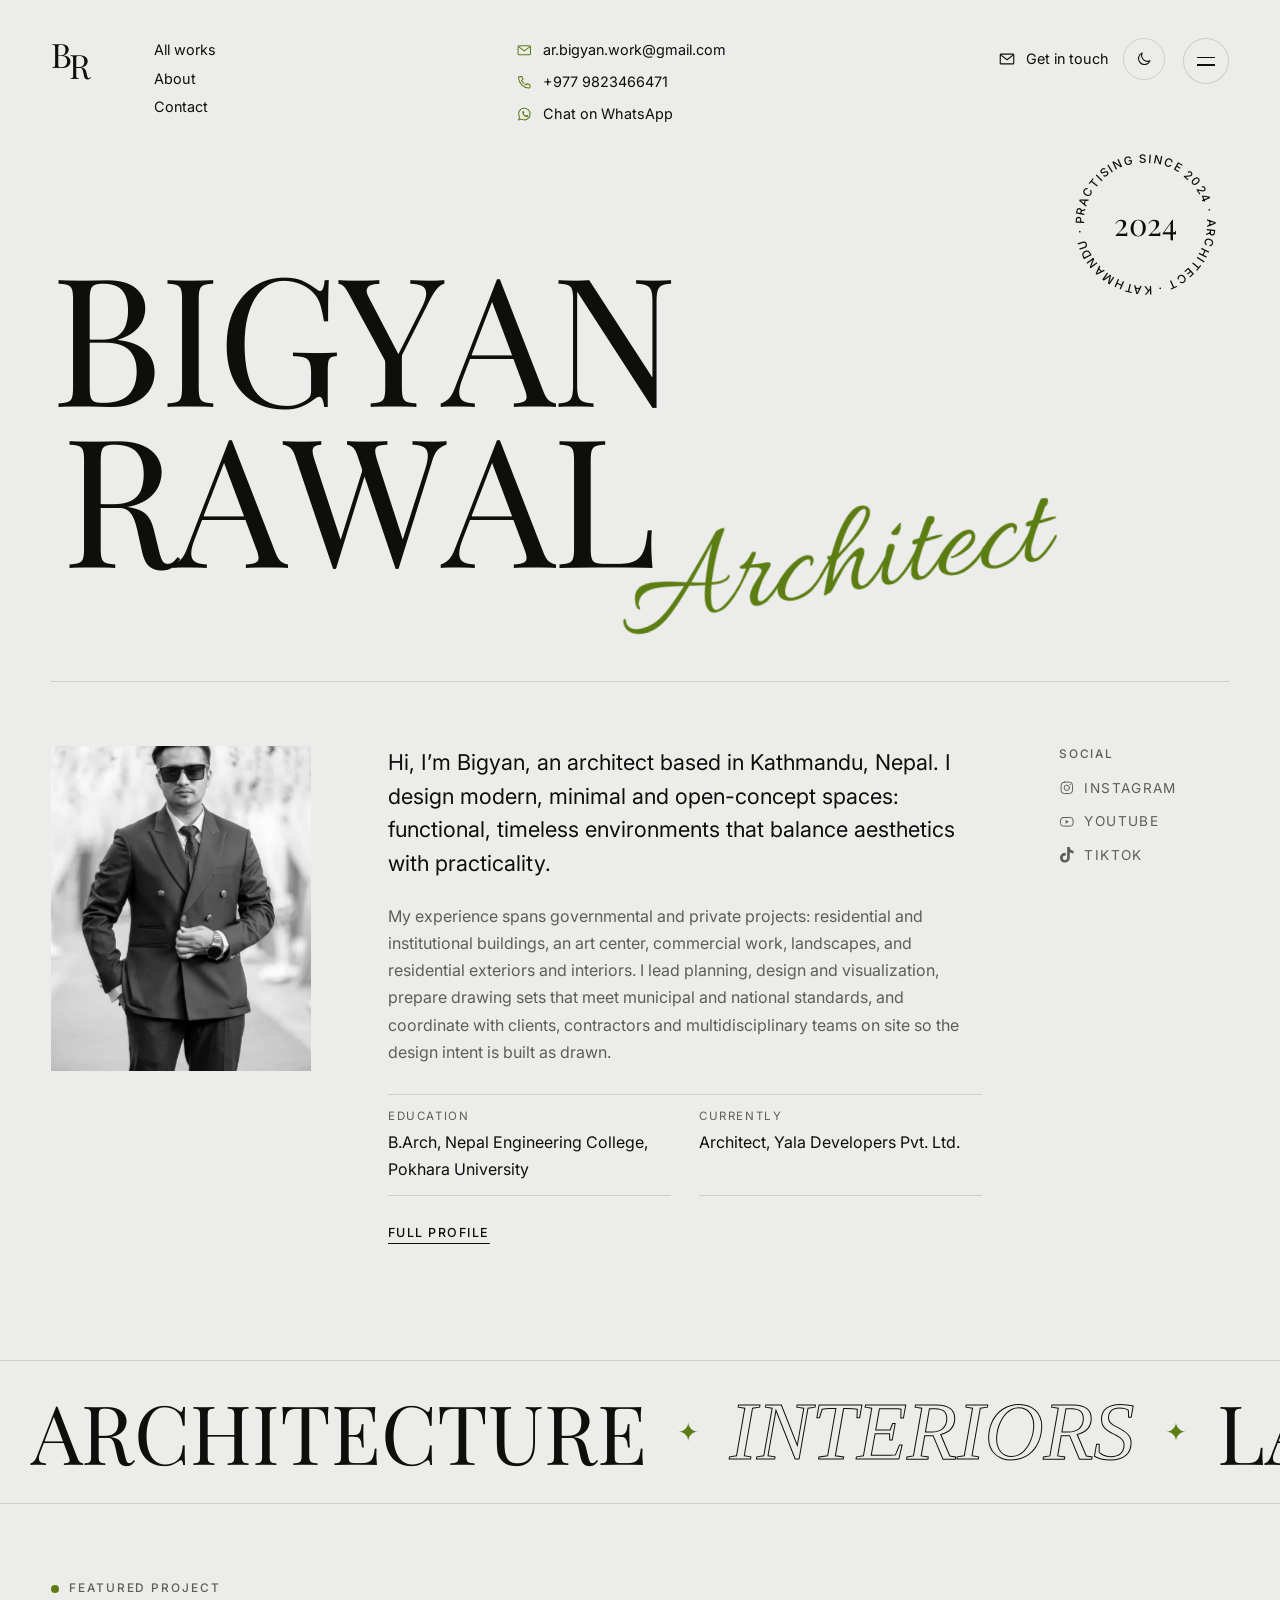
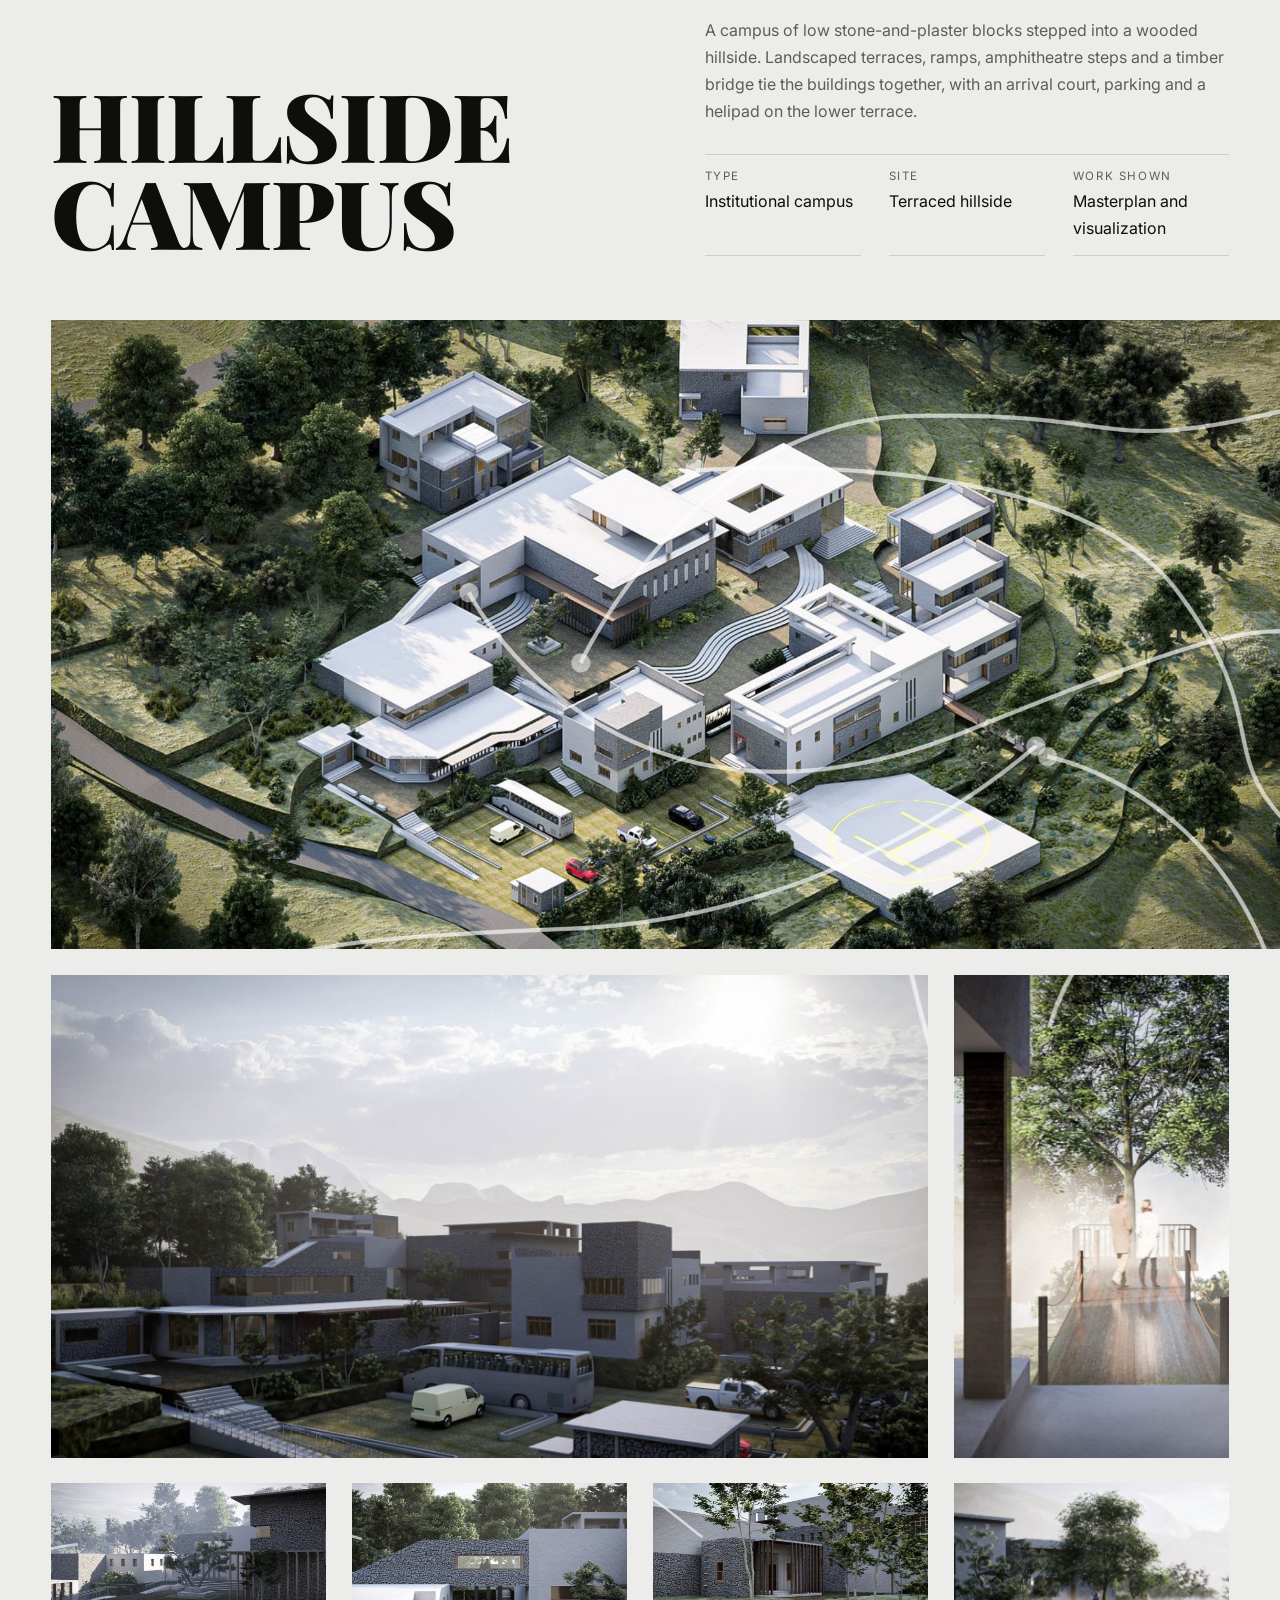
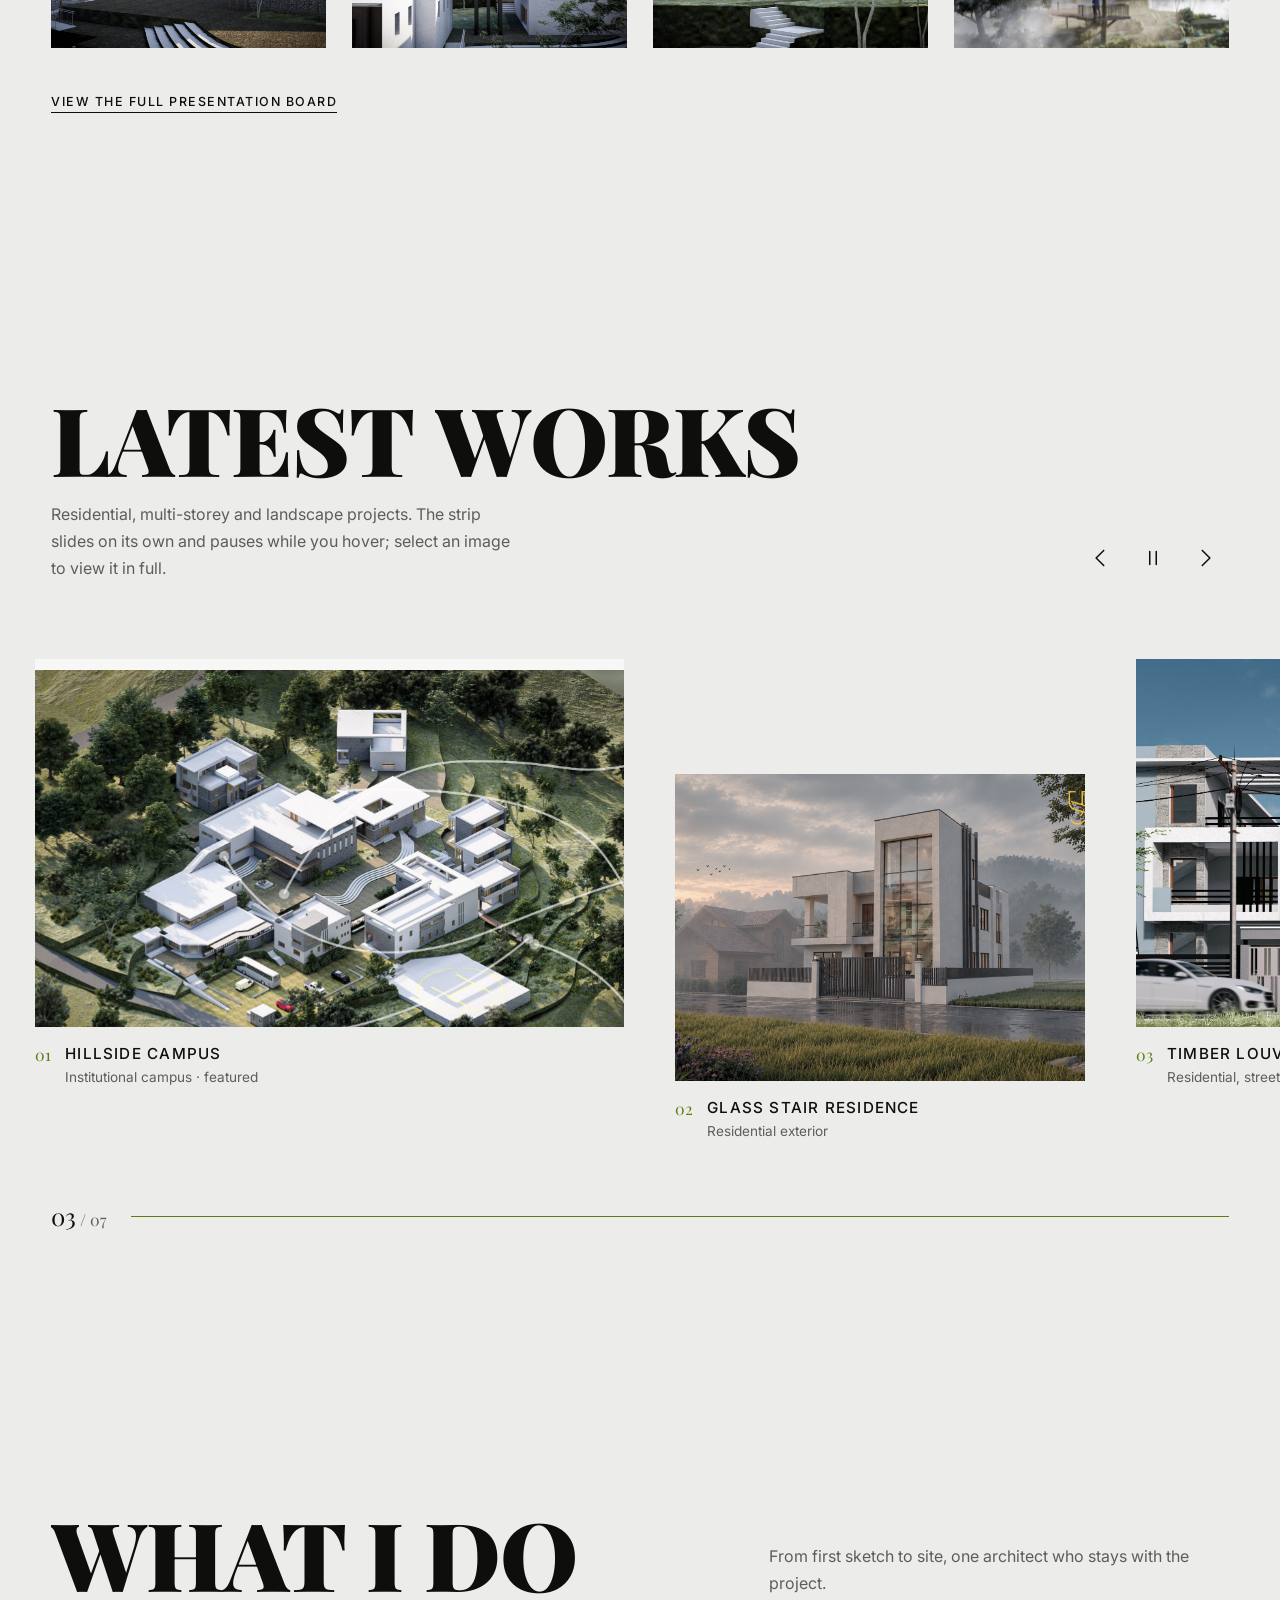
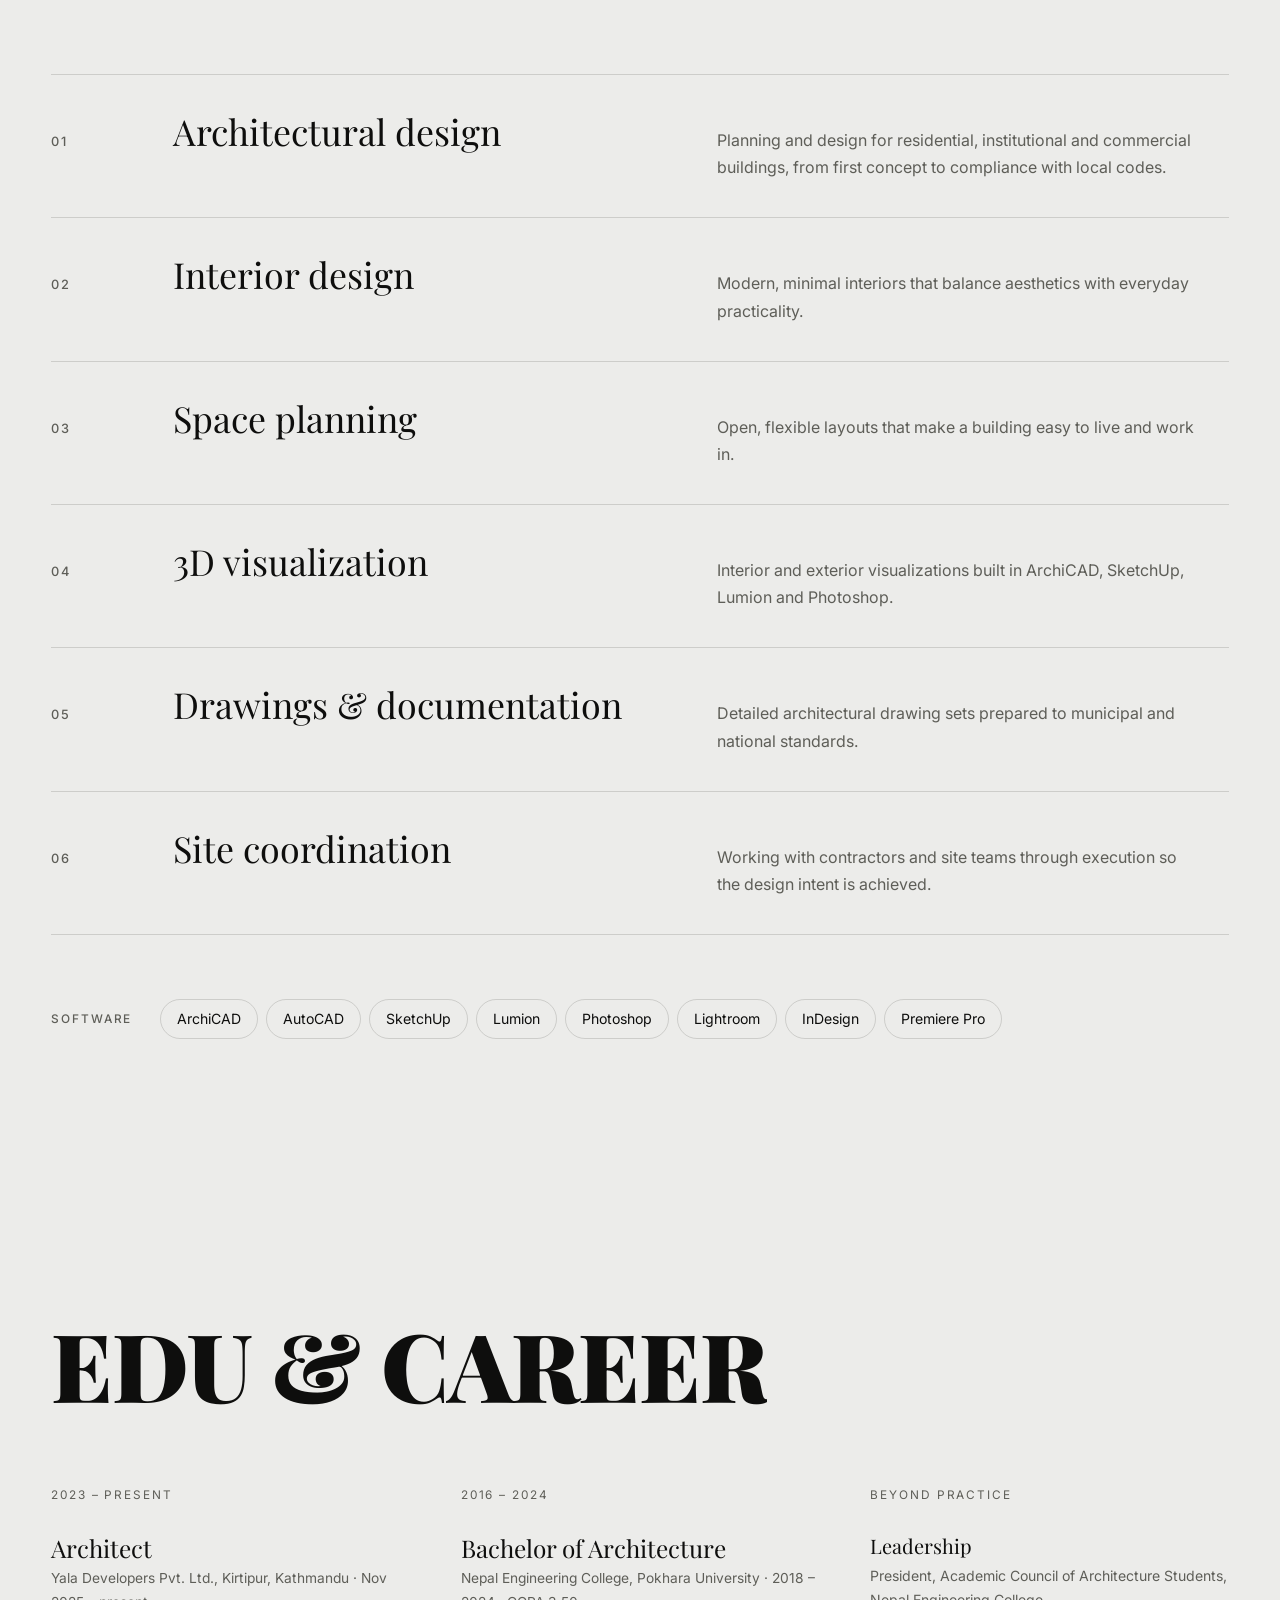
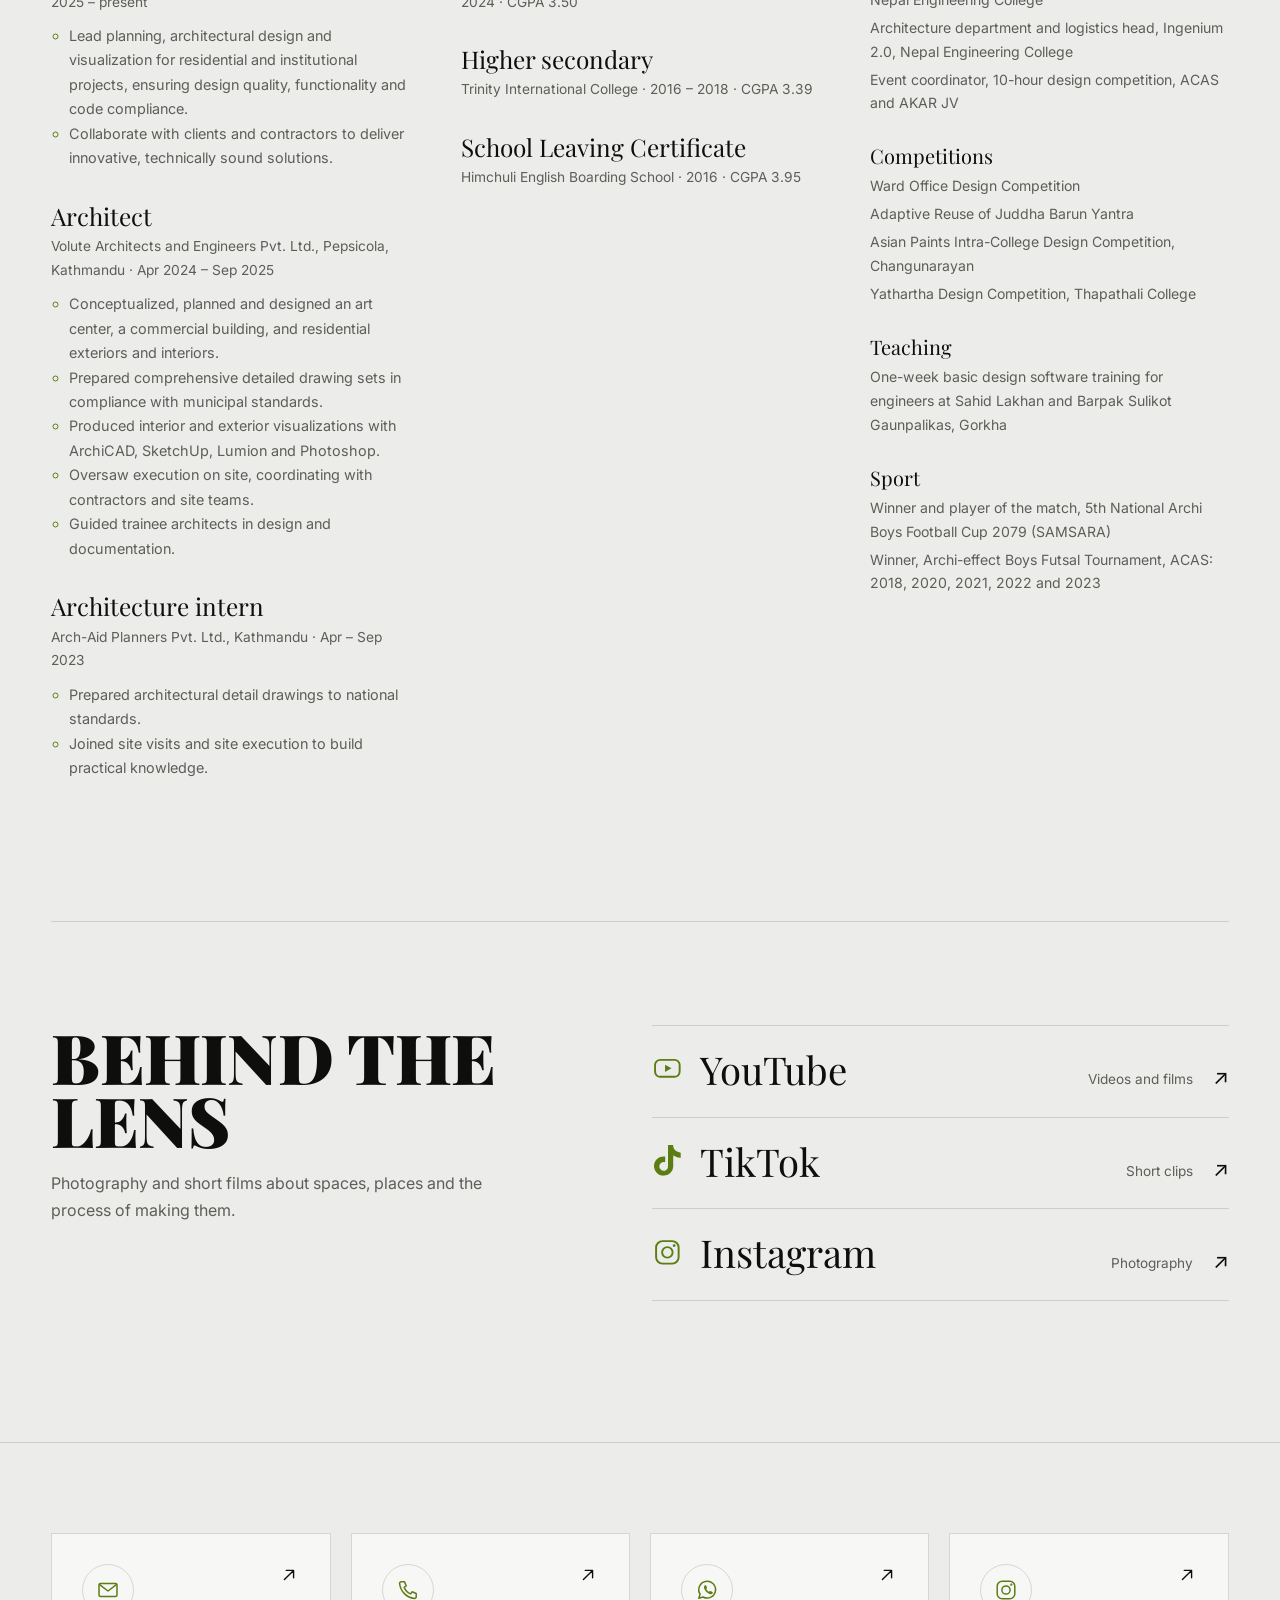
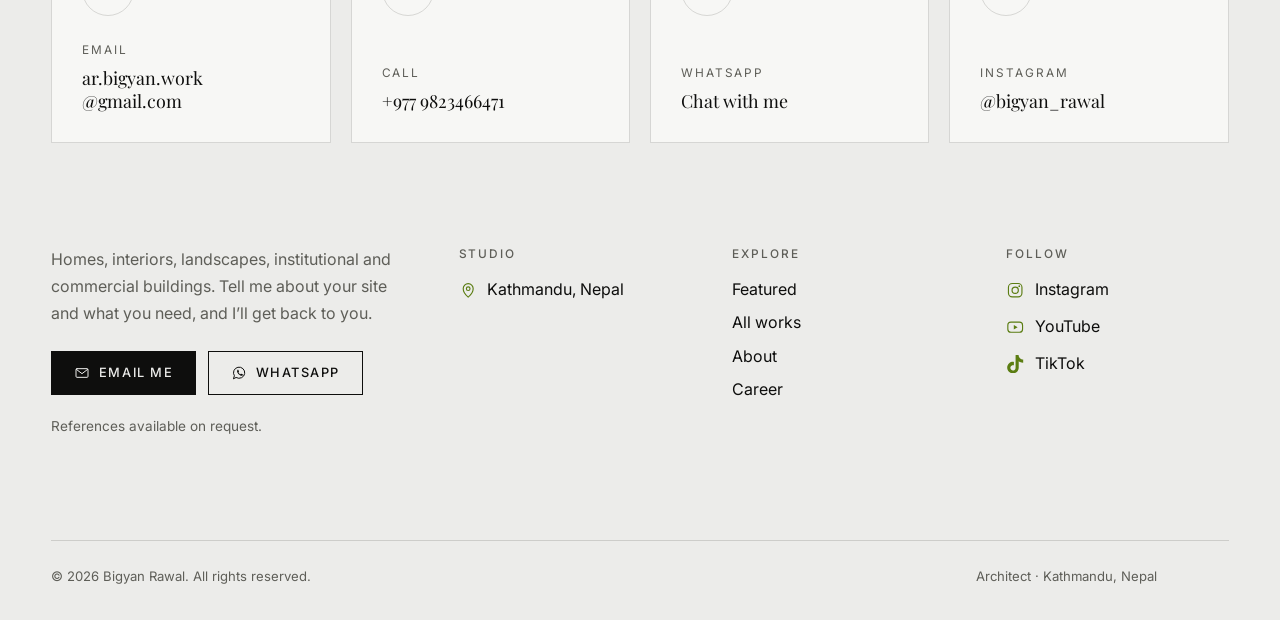
==== commit 476faed3: "1st phase done" ====
--- a/index.html
+++ b/index.html
@@ -96,7 +96,7 @@
 <button class="menu-btn" id="menuToggle" type="button" aria-expanded="false" aria-controls="menu" aria-label="Open menu">
   <span></span><span></span>
 </button>
-<div class="menu" id="menu" hidden>
+<div class="menu" id="menu" data-lenis-prevent hidden>
   <div class="wrap menu-inner">
     <nav class="menu-nav" aria-label="Full menu">
       <a href="#top"><small>01</small>Home</a>
@@ -151,10 +151,10 @@
   <!-- ================= PROFILE / ABOUT ================= -->
   <section class="profile" id="about" aria-labelledby="about-title">
     <div class="wrap profile-grid">
-      <figure class="profile-photo reveal">
+      <figure class="profile-photo reveal reveal--img">
         <picture>
           <source type="image/webp" srcset="assets/img/portrait-520.webp 520w, assets/img/portrait-1000.webp 1000w" sizes="(max-width: 820px) 60vw, 260px">
-          <img src="assets/img/portrait-1000.jpg" srcset="assets/img/portrait-520.jpg 520w, assets/img/portrait-1000.jpg 1000w" sizes="(max-width: 820px) 60vw, 260px" width="1000" height="1250" alt="Portrait of Bigyan Rawal" fetchpriority="high">
+          <img src="assets/img/portrait-1000.jpg" srcset="assets/img/portrait-520.jpg 520w, assets/img/portrait-1000.jpg 1000w" sizes="(max-width: 820px) 60vw, 260px" width="1000" height="1250" data-speed="0.06" alt="Portrait of Bigyan Rawal" fetchpriority="high">
         </picture>
       </figure>
 
@@ -184,6 +184,11 @@
       </div>
     </div>
   </section>
+
+  <!-- Scrolling text band: speeds up and reverses with the scroll -->
+  <div class="marquee" aria-hidden="true">
+    <div class="marquee-track" data-marquee><div class="marquee-group"><span class="mq-item">Architecture</span><span class="mq-star">✦</span><span class="mq-item mq-item--outline">Interiors</span><span class="mq-star">✦</span><span class="mq-item">Landscape</span><span class="mq-star">✦</span><span class="mq-item mq-item--outline">Visualization</span><span class="mq-star">✦</span><span class="mq-item">Space planning</span><span class="mq-star">✦</span><span class="mq-item mq-item--outline">Site coordination</span><span class="mq-star">✦</span></div><div class="marquee-group"><span class="mq-item">Architecture</span><span class="mq-star">✦</span><span class="mq-item mq-item--outline">Interiors</span><span class="mq-star">✦</span><span class="mq-item">Landscape</span><span class="mq-star">✦</span><span class="mq-item mq-item--outline">Visualization</span><span class="mq-star">✦</span><span class="mq-item">Space planning</span><span class="mq-star">✦</span><span class="mq-item mq-item--outline">Site coordination</span><span class="mq-star">✦</span></div></div>
+  </div>
 
   <!-- ================= FEATURED PROJECT (images in assets/projects/featured/) ================= -->
   <section class="section featured" id="featured" aria-labelledby="featured-title">
@@ -202,43 +207,43 @@
       </div>
     </div>
 
-    <div class="featured-hero reveal">
+    <div class="featured-hero reveal reveal--img">
       <button class="zoom" type="button" data-lightbox="campus" data-title="Hillside campus, aerial view" data-meta="Masterplan seen from above, buildings stepped along the contours">
-        <img src="assets/projects/featured/campus-aerial.jpg" alt="Aerial view of a hillside campus of white and stone buildings among trees, with terraces, parking and a helipad" width="2200" height="1229" loading="lazy" decoding="async">
+        <img src="assets/projects/featured/campus-aerial.jpg" data-speed="0.12" alt="Aerial view of a hillside campus of white and stone buildings among trees, with terraces, parking and a helipad" width="2200" height="1229" loading="lazy" decoding="async">
         <span class="zoom-hint" aria-hidden="true">View</span>
       </button>
     </div>
 
     <div class="wrap">
       <ul class="featured-mosaic">
-        <li class="fm-wide reveal">
+        <li class="fm-wide reveal reveal--img">
           <button class="zoom" type="button" data-lightbox="campus" data-title="Arrival court" data-meta="Lower terrace with parking, ramp and stairs up to the campus">
-            <img src="assets/projects/featured/campus-arrival.jpg" alt="Arrival court with a bus and cars, a long ramp and stone-clad buildings against mountains" width="2187" height="1204" loading="lazy" decoding="async">
+            <img src="assets/projects/featured/campus-arrival.jpg" data-speed="0.07" alt="Arrival court with a bus and cars, a long ramp and stone-clad buildings against mountains" width="2187" height="1204" loading="lazy" decoding="async">
           </button>
         </li>
-        <li class="fm-tall reveal">
+        <li class="fm-tall reveal reveal--img">
           <button class="zoom" type="button" data-lightbox="campus" data-title="Timber bridge" data-meta="Covered walkway opening onto a bridge through the trees">
-            <img src="assets/projects/featured/campus-bridge.jpg" alt="View from a covered walkway onto a timber bridge with two people crossing in morning mist" width="1102" height="1204" loading="lazy" decoding="async">
+            <img src="assets/projects/featured/campus-bridge.jpg" data-speed="0.07" alt="View from a covered walkway onto a timber bridge with two people crossing in morning mist" width="1102" height="1204" loading="lazy" decoding="async">
           </button>
         </li>
-        <li class="reveal">
+        <li class="reveal reveal--img">
           <button class="zoom" type="button" data-lightbox="campus" data-title="Courtyard steps" data-meta="Amphitheatre steps descending into a landscaped courtyard">
-            <img src="assets/projects/featured/campus-courtyard-steps.jpg" alt="Curved amphitheatre steps leading into a courtyard framed by stone buildings" width="1305" height="716" loading="lazy" decoding="async">
+            <img src="assets/projects/featured/campus-courtyard-steps.jpg" data-speed="0.07" alt="Curved amphitheatre steps leading into a courtyard framed by stone buildings" width="1305" height="716" loading="lazy" decoding="async">
           </button>
         </li>
-        <li class="reveal">
+        <li class="reveal reveal--img">
           <button class="zoom" type="button" data-lightbox="campus" data-title="Stone block" data-meta="Rubble-stone wing with a sloping roof and slot windows">
-            <img src="assets/projects/featured/campus-stone-block.jpg" alt="A rubble-stone building with a sloping roof beside a white plaster block and terraced steps" width="1305" height="720" loading="lazy" decoding="async">
+            <img src="assets/projects/featured/campus-stone-block.jpg" data-speed="0.07" alt="A rubble-stone building with a sloping roof beside a white plaster block and terraced steps" width="1305" height="720" loading="lazy" decoding="async">
           </button>
         </li>
-        <li class="reveal">
+        <li class="reveal reveal--img">
           <button class="zoom" type="button" data-lightbox="campus" data-title="Garden entrance" data-meta="Timber-screened entrance reached by a floating stair">
-            <img src="assets/projects/featured/campus-garden-entrance.jpg" alt="Stone building with a timber-screened entrance, birch trees and a white floating stair" width="1305" height="720" loading="lazy" decoding="async">
+            <img src="assets/projects/featured/campus-garden-entrance.jpg" data-speed="0.07" alt="Stone building with a timber-screened entrance, birch trees and a white floating stair" width="1305" height="720" loading="lazy" decoding="async">
           </button>
         </li>
-        <li class="reveal">
+        <li class="reveal reveal--img">
           <button class="zoom" type="button" data-lightbox="campus" data-title="Tree deck" data-meta="Timber deck built around a tree at the edge of the slope">
-            <img src="assets/projects/featured/campus-tree-deck.jpg" alt="A person on a timber deck around a large tree, with mist rising from the valley" width="1305" height="804" loading="lazy" decoding="async">
+            <img src="assets/projects/featured/campus-tree-deck.jpg" data-speed="0.07" alt="A person on a timber deck around a large tree, with mist rising from the valley" width="1305" height="804" loading="lazy" decoding="async">
           </button>
         </li>
       </ul>
@@ -271,7 +276,7 @@
       <ul class="track" data-slider-track>
         <li class="card card--l" aria-roledescription="slide" aria-label="1 of 7">
             <a class="card-link" href="#featured">
-              <span class="card-media"><img src="assets/projects/featured/campus-aerial.jpg" alt="Aerial view of the hillside campus" width="2200" height="1229" loading="lazy" decoding="async"></span>
+              <span class="card-media"><img src="assets/projects/featured/campus-aerial.jpg" data-speed="0.12" alt="Aerial view of the hillside campus" width="2200" height="1229" loading="lazy" decoding="async"></span>
               <span class="card-cap"><span class="card-num">01</span><span class="card-title">Hillside campus</span><span class="card-meta">Institutional campus · featured</span></span>
             </a>
         </li>
@@ -455,16 +460,16 @@
     <h2 class="visually-hidden" id="contact-title">Contact</h2>
 
     <ul class="contact-cards">
-      <li data-email>
+      <li class="reveal" data-email>
         <a href="#"><span class="cc-icon"><svg class="ico" aria-hidden="true"><use href="#i-mail"/></svg></span><span class="cc-label">Email</span><span class="cc-value" data-text></span><svg class="ico cc-arrow" aria-hidden="true"><use href="#i-arrow"/></svg></a>
       </li>
-      <li data-phone>
+      <li class="reveal" data-phone>
         <a href="#"><span class="cc-icon"><svg class="ico" aria-hidden="true"><use href="#i-phone"/></svg></span><span class="cc-label">Call</span><span class="cc-value" data-text></span><svg class="ico cc-arrow" aria-hidden="true"><use href="#i-arrow"/></svg></a>
       </li>
-      <li data-whatsapp>
+      <li class="reveal" data-whatsapp>
         <a href="#" target="_blank" rel="noopener"><span class="cc-icon"><svg class="ico" aria-hidden="true"><use href="#i-whatsapp"/></svg></span><span class="cc-label">WhatsApp</span><span class="cc-value">Chat with me</span><svg class="ico cc-arrow" aria-hidden="true"><use href="#i-arrow"/></svg></a>
       </li>
-      <li data-social="instagram">
+      <li class="reveal" data-social="instagram">
         <a href="#" target="_blank" rel="noopener"><span class="cc-icon"><svg class="ico" aria-hidden="true"><use href="#i-instagram"/></svg></span><span class="cc-label">Instagram</span><span class="cc-value" data-handle></span><svg class="ico cc-arrow" aria-hidden="true"><use href="#i-arrow"/></svg></a>
       </li>
     </ul>
@@ -534,10 +539,11 @@
         </button>
       </div>
     </div>
-    <div class="pd-body" id="projectBody"></div>
+    <div class="pd-body" id="projectBody" data-lenis-prevent></div>
   </div>
 </dialog>
 
+<script src="js/vendor/lenis.min.js"></script>
 <script src="js/main.js"></script>
 </body>
 </html>
--- a/css/style.css
+++ b/css/style.css
@@ -48,6 +48,11 @@
 
 html { scroll-behavior: smooth; scroll-padding-top: 24px; background: var(--bg); }
 @media (prefers-reduced-motion: reduce) { html { scroll-behavior: auto; } }
+/* Smooth scrolling (Lenis) */
+html.lenis, html.lenis body { height: auto; }
+.lenis.lenis-smooth { scroll-behavior: auto !important; }
+.lenis.lenis-smooth [data-lenis-prevent] { overscroll-behavior: contain; }
+.lenis.lenis-stopped { overflow: hidden; }
 body {
   margin: 0; background: var(--bg); color: var(--ink);
   font: 400 1rem/1.7 var(--f-body);
@@ -98,7 +103,7 @@
   display: grid; place-items: center; position: fixed; inset: 0; z-index: 250;
   background: var(--bg); color: var(--ink); transition: opacity .7s ease, visibility .7s;
 }
-.loader-done .loader { opacity: 0; visibility: hidden; }
+.loader-done .loader { transform: translateY(-100%); transition: transform .9s var(--ease), visibility 0s .9s; visibility: hidden; }
 .loader-word { margin: 0; font: 400 clamp(1.6rem, 4vw, 2.6rem)/1 var(--f-display); letter-spacing: .3em; text-transform: uppercase; }
 .loader-word span { display: inline-block; animation: loader-bob 1.1s var(--ease) infinite alternate; }
 .loader-word span:nth-child(2) { animation-delay: .08s; } .loader-word span:nth-child(3) { animation-delay: .16s; }
@@ -213,6 +218,16 @@
   .profile-social { grid-column: auto; }
   .profile-social ul { display: flex; flex-wrap: wrap; gap: 6px 22px; }
 }
+
+/* ---------- Scrolling text band ---------- */
+.marquee { overflow: hidden; padding-block: clamp(18px, 2.4vw, 30px); border-block: 1px solid var(--line); }
+.marquee-track { display: flex; width: max-content; animation: marquee 38s linear infinite; }
+.marquee-group { display: flex; align-items: center; flex: none; }
+.mq-item { padding-inline: clamp(18px, 2.4vw, 36px); font: 400 clamp(2.4rem, 6.4vw, 5.6rem)/1 var(--f-display); text-transform: uppercase; white-space: nowrap; }
+.mq-item--outline { color: transparent; -webkit-text-stroke: 1px var(--ink); font-style: italic; }
+.mq-star { font-size: clamp(1rem, 2vw, 1.6rem); color: var(--accent); }
+@keyframes marquee { to { transform: translateX(-50%); } }
+@media (prefers-reduced-motion: reduce) { .marquee-track { animation: none; } }
 
 /* ---------- Featured project ---------- */
 .featured { padding-top: clamp(40px, 6vw, 90px); }
@@ -375,9 +390,29 @@
 
 /* ---------- Scroll reveal ---------- */
 @media (prefers-reduced-motion: no-preference) {
-  .js .reveal { opacity: 0; transform: translateY(40px); filter: blur(6px); transition: opacity 1s ease, transform 1.2s var(--ease-out), filter 1s ease; }
+  .js .reveal { opacity: 0; transform: translateY(40px); filter: blur(6px); transition: opacity 1s ease var(--d, 0s), transform 1.2s var(--ease-out) var(--d, 0s), filter 1s ease var(--d, 0s); }
   .js .reveal.is-in { opacity: 1; transform: none; filter: none; }
-}
+
+  /* Images open like a curtain instead of fading */
+  .js .reveal--img { opacity: 1; transform: none; filter: none; clip-path: inset(14% 6% 14% 6%); transition: clip-path 1.5s var(--ease) var(--d, 0s); }
+  .js .reveal--img img { transition: transform 1.4s var(--ease-out), filter 1s ease, opacity 1.2s ease var(--d, 0s); opacity: .3; }
+  .js .reveal--img.is-in { clip-path: inset(0); }
+  .js .reveal--img.is-in img { opacity: 1; }
+
+  /* Big headings: each word rises out of a mask */
+  .js .split .w { display: inline-block; overflow: hidden; vertical-align: top; padding-bottom: .06em; margin-bottom: -.06em; }
+  .js .split .w > span { display: inline-block; transform: translateY(110%) rotate(4deg); transform-origin: left top; transition: transform 1.2s var(--ease-out); transition-delay: calc(var(--i, 0) * 80ms + .1s); }
+  .js .is-in .split .w > span, .js .split.is-in .w > span { transform: none; }
+
+  /* Latest works cards glide in from the right */
+  .js .works .card { opacity: 0; translate: 90px 0; transition: opacity 1s ease, translate 1.4s var(--ease-out); transition-delay: var(--d, 0s); }
+  .js .works.is-in .card { opacity: 1; translate: 0 0; }
+}
+
+/* Parallax: images get a little extra room to drift inside their frame */
+[data-speed] { scale: 1.14; will-change: translate; }
+@media (prefers-reduced-motion: reduce) { [data-speed] { scale: none; } }
+.hero-name .word, .hero-script { will-change: translate; }
 
 /* ---------- Project dialog / lightbox ---------- */
 .project-dialog { width: min(1180px, 100% - 24px); max-width: none; max-height: min(94svh, 1000px); padding: 0; border: 1px solid var(--line); background: var(--bg); color: var(--ink); box-shadow: var(--shadow); }
